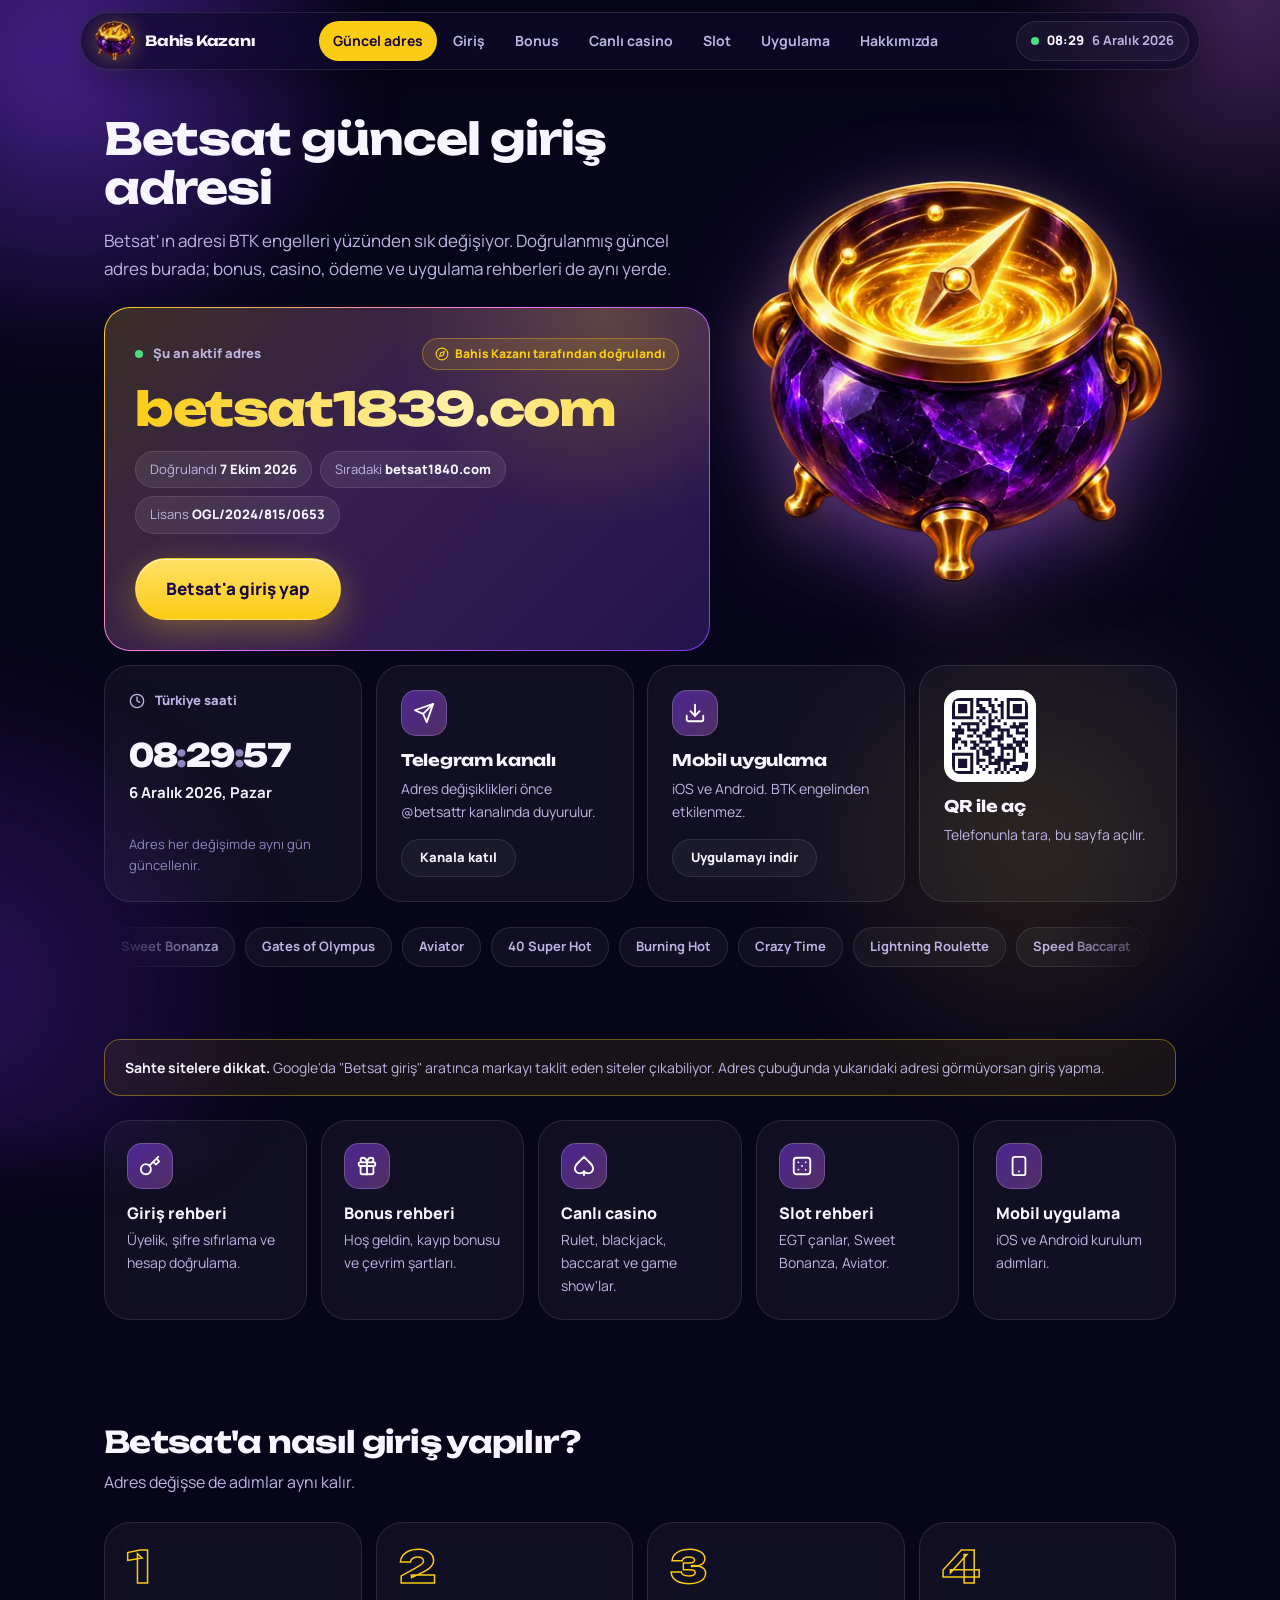
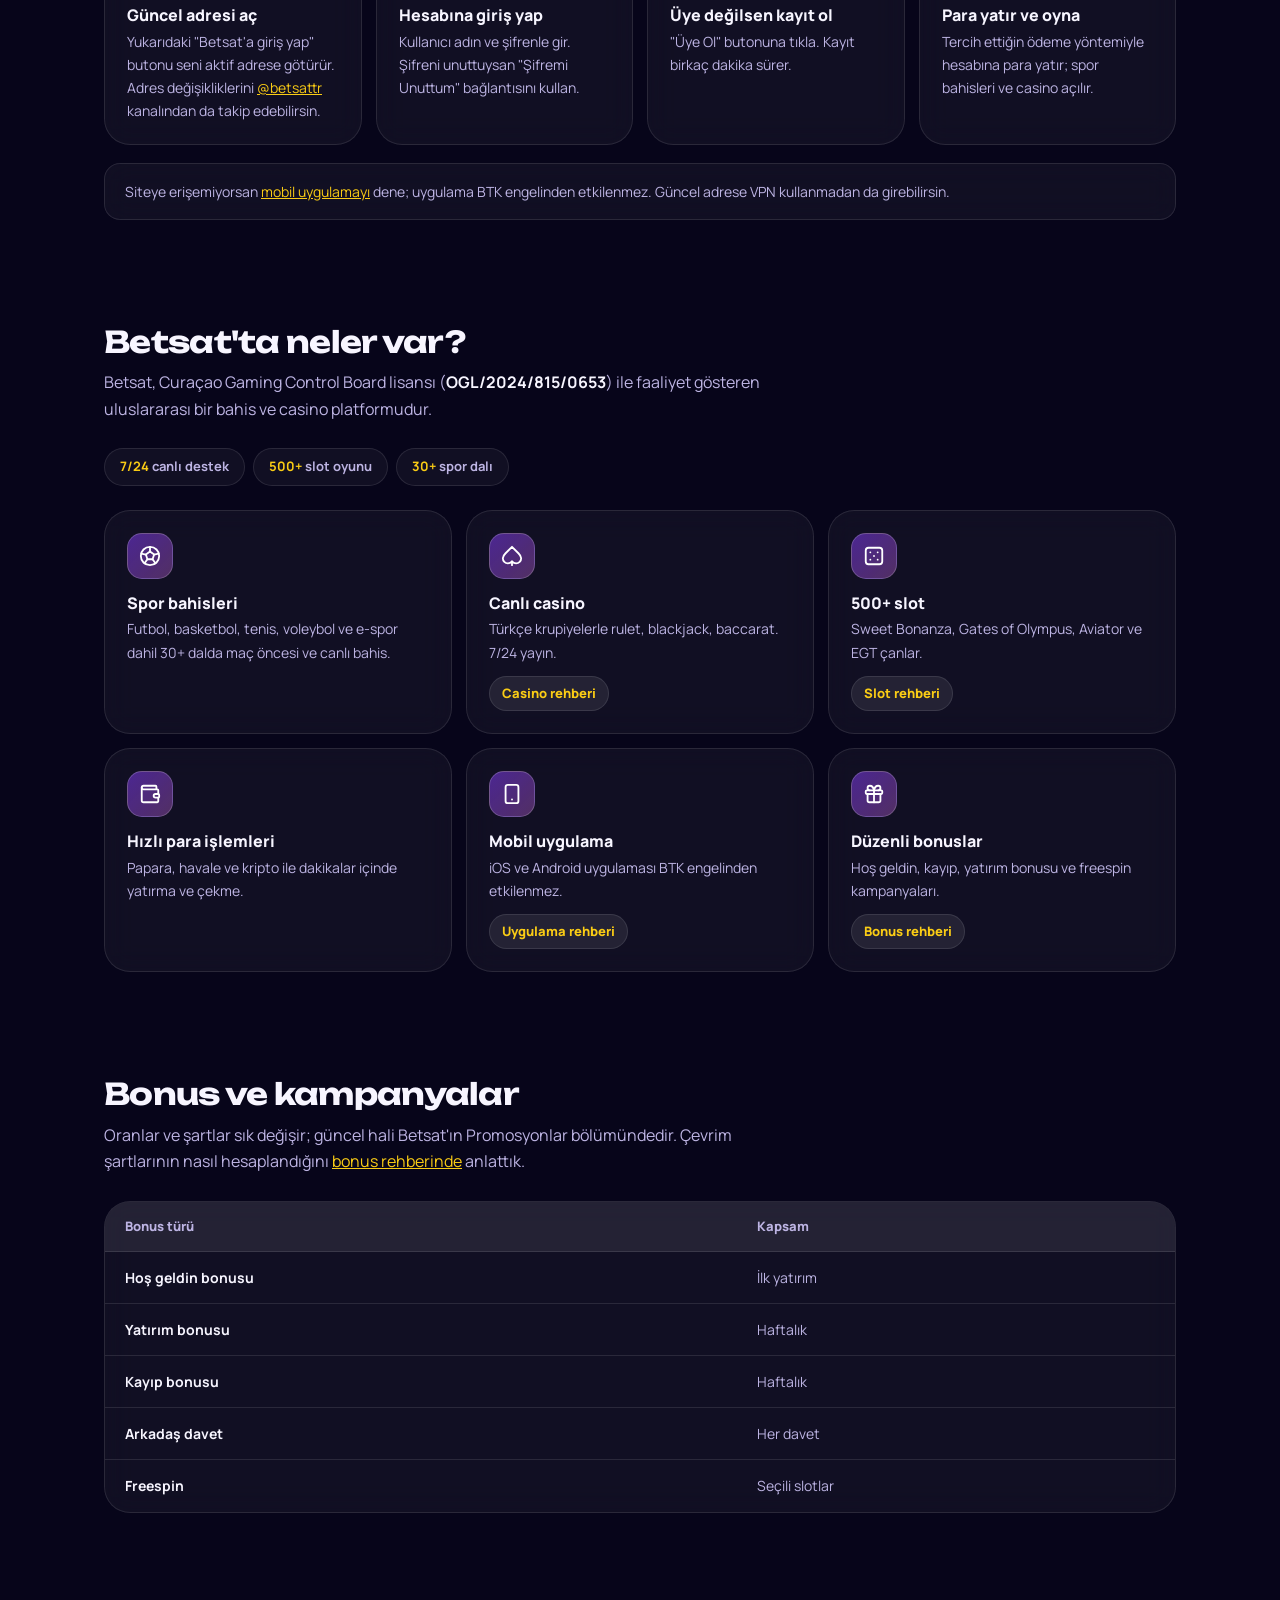
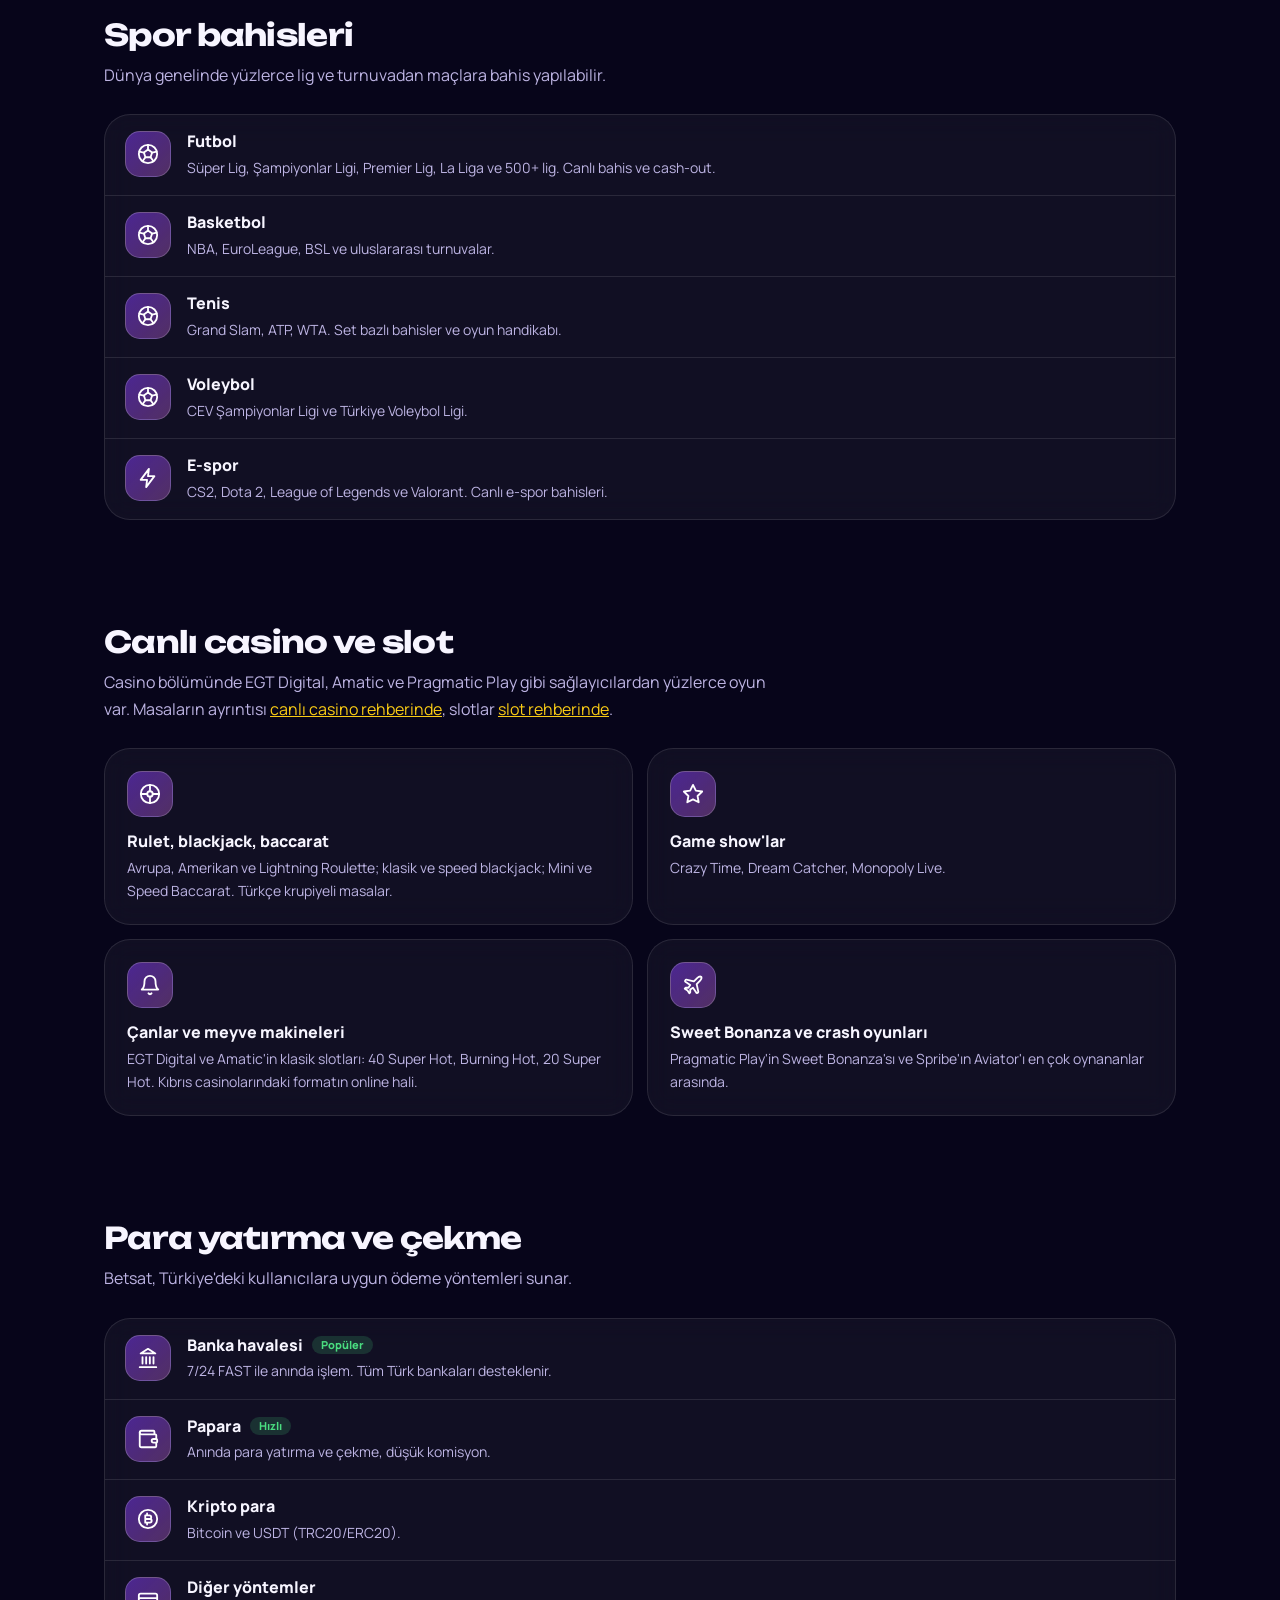
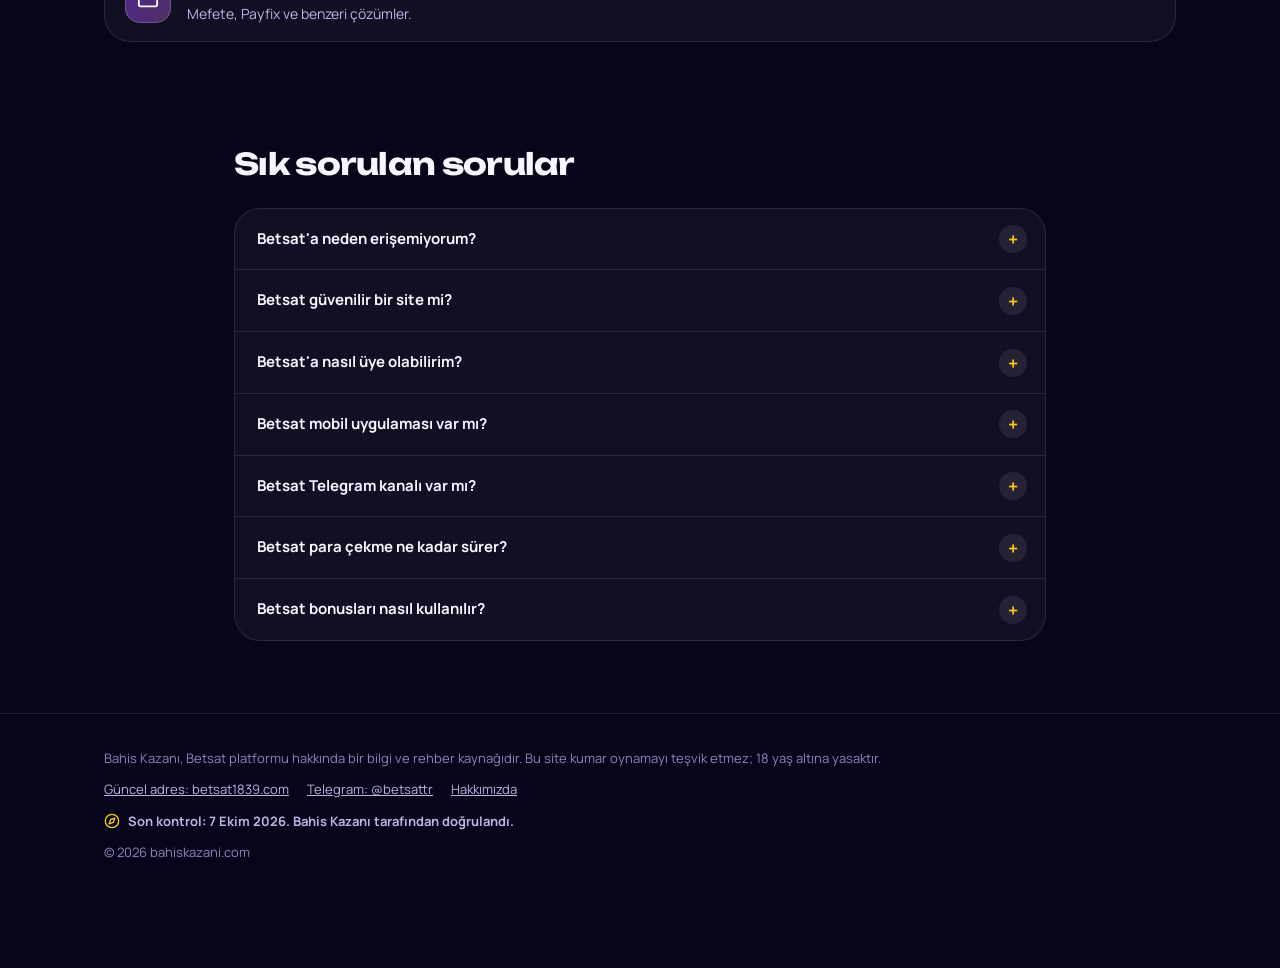
==== index.html @ 3b8a66e5 "Update address check dates, add slot/bonus/login tables and internal links Co-Authored-By: Claude So" ====
<!DOCTYPE html>
<html lang="tr">
<head>
  <meta charset="UTF-8">
  <meta name="viewport" content="width=device-width, initial-scale=1.0">
  <title>Betsat Giriş 2026 | Güncel Adres, Bonus, EGT Slot — Hemen Giriş</title>
  <meta name="description" content="Betsat 2026 güncel giriş adresi. Betsat bonus, spor bahisleri, canlı casino ve ödeme yöntemleri hakkında kapsamlı rehber. Betsat'a hızlı ve güvenli erişim.">
  <meta name="robots" content="index, follow">
  <link rel="icon" href="/favicon.ico" sizes="48x48">
<link rel="icon" href="/icon-192.png" type="image/png" sizes="192x192">
  <link rel="apple-touch-icon" href="/apple-touch-icon.png">
  <link rel="canonical" href="https://bahiskazani.com/">
  <meta property="og:title" content="Betsat Giriş 2026 | Güncel Betsat Adresi ve Rehber">
  <meta property="og:description" content="Betsat 2026 güncel giriş adresi. Bonus, spor bahisleri, canlı casino ve ödeme yöntemleri rehberi.">
  <meta property="og:url" content="https://bahiskazani.com/">
  <meta property="og:type" content="website">
  <meta property="og:site_name" content="Bahis Kazanı">
  <meta name="article:modified_time" content="2026-10-07">
  <link rel="preconnect" href="https://fonts.googleapis.com">
  <link rel="preconnect" href="https://fonts.gstatic.com" crossorigin>
  <link href="https://fonts.googleapis.com/css2?family=Unbounded:wght@600;700;800&family=Manrope:wght@400;600;700;800&display=swap" rel="stylesheet">
  <link rel="stylesheet" href="/style.css?v=9">
  <script type="application/ld+json">
  {"@context":"https://schema.org","@type":"WebSite","name":"Bahis Kazanı","url":"https://bahiskazani.com/","inLanguage":"tr","description":"Betsat güncel giriş adresi, bonus ve rehber sitesi"}
  </script>
  <script type="application/ld+json">
  {"@context":"https://schema.org","@type":"BreadcrumbList","itemListElement":[{"@type":"ListItem","position":1,"name":"Ana Sayfa","item":"https://bahiskazani.com/"}]}
  </script>
  <script type="application/ld+json">
  {"@context":"https://schema.org","@type":"FAQPage","mainEntity":[{"@type":"Question","name":"Betsat'a neden erişemiyorum?","acceptedAnswer":{"@type":"Answer","text":"Betsat, BTK tarafından zaman zaman engellenebilmektedir. Bu sayfadaki güncel giriş adresini veya Telegram kanalını (@betsattr) kullanarak Betsat'a erişebilirsiniz."}},{"@type":"Question","name":"Betsat güvenilir bir site mi?","acceptedAnswer":{"@type":"Answer","text":"Betsat, Curaçao Oyun Kontrol Kurulu tarafından verilen OGL/2024/815/0653 numaralı lisans ile faaliyet göstermektedir."}},{"@type":"Question","name":"Betsat mobil uygulaması var mı?","acceptedAnswer":{"@type":"Answer","text":"Evet, Betsat'ın mobil uygulaması mevcuttur. iOS ve Android cihazlara indirilebilir."}},{"@type":"Question","name":"Betsat Telegram kanalı var mı?","acceptedAnswer":{"@type":"Answer","text":"Evet, @betsattr Telegram kanalından güncel adres bilgilerine ulaşabilirsiniz."}}]}
  </script>
<meta property="og:image" content="https://bahiskazani.com/og.jpg">
<meta property="og:image:width" content="1200">
<meta property="og:image:height" content="630">
<meta name="twitter:card" content="summary_large_image">
<!-- Google tag (gtag.js) -->
<script async src="https://www.googletagmanager.com/gtag/js?id=G-H2N33LB95Q"></script>
<script>
  window.dataLayer = window.dataLayer || [];
  function gtag(){dataLayer.push(arguments);}
  gtag('js', new Date());
  gtag('config', 'G-H2N33LB95Q');
</script>
</head>
<body>
<header class="top">
  <div class="top-in">
    <a href="/" class="brand"><img class="brand-mark" src="/logo.png" alt="" width="40" height="40">Bahis Kazanı</a>
    <nav class="nav" aria-label="Rehberler">
      <a href="/" aria-current="page">Güncel adres</a>
      <a href="/betsat-giris/">Giriş</a>
      <a href="/betsat-bonus/">Bonus</a>
      <a href="/betsat-canli-casino/">Canlı casino</a>
      <a href="/betsat-slot/">Slot</a>
      <a href="/betsat-uygulama/">Uygulama</a>
      <a href="/hakkimizda/">Hakkımızda</a>
    </nav>
    <a href="https://bsafcdn.com/C.ashx?btag=a_9477b_678c_&amp;affid=20402&amp;siteid=9477&amp;adid=678&amp;c=" target="_blank" rel="sponsored nofollow noopener" class="btn btn-go btn-s top-cta" title="betsat1839.com" data-cta="ust-menu">Giriş yap</a>
    <div class="clock-pill num" aria-label="Türkiye saati"><span class="live"></span><b data-time-short>--:--</b><span class="cp-date" data-date></span></div>
  </div>
</header>
<main>
<section class="hero">
  <div class="wrap">
    <div class="hero-split">
      <div class="hero-main">
        <h1>Betsat güncel giriş adresi</h1>
        <p class="lead">Betsat'ın adresi BTK engelleri yüzünden sık değişiyor. Doğrulanmış güncel adres burada; bonus, casino, ödeme ve uygulama rehberleri de aynı yerde.</p>
        <div class="tile t-addr">
          <div class="t-label"><span class="live"></span>Şu an aktif adres<span class="verified"><span class="i i-compass"></span>Bahis Kazanı tarafından doğrulandı</span></div>
          <div class="addr">betsat1839.com</div>
          <div class="facts">
            <span class="fact">Doğrulandı <b>7 Ekim 2026</b></span>
            <span class="fact">Sıradaki <b>betsat1840.com</b></span>
            <span class="fact">Lisans <b>OGL/2024/815/0653</b></span>
          </div>
          <a href="https://bsafcdn.com/C.ashx?btag=a_9477b_678c_&amp;affid=20402&amp;siteid=9477&amp;adid=678&amp;c=" target="_blank" rel="sponsored nofollow noopener" class="btn btn-go btn-xl" data-cta="sayfa-ici">Betsat'a giriş yap</a>
        </div>
      </div>
      <div class="hero-art"><img class="kazan" src="/kazan-420.webp" srcset="/kazan-420.webp 420w, /kazan-840.webp 840w" sizes="(max-width: 760px) 190px, (max-width: 1312px) 32vw, 420px" fetchpriority="high" alt="Bahis Kazanı logosu" width="560" height="551"></div>
    </div>
    <div class="bento bento-4">
      <div class="tile t-clock">
        <div class="t-label"><span class="i i-clock" style="width:16px;height:16px"></span>Türkiye saati</div>
        <div>
          <div class="time" data-time>--<span>:</span>--<span>:</span>--</div>
          <div class="date"><span data-date></span>, <span data-weekday></span></div>
        </div>
        <div class="sub">Adres her değişimde aynı gün güncellenir.</div>
      </div>
      <div class="tile t-3">
        <span class="ico"><span class="i i-send"></span></span>
        <h3>Telegram kanalı</h3>
        <p>Adres değişiklikleri önce @betsattr kanalında duyurulur.</p>
        <a href="https://t.me/betsattr" target="_blank" rel="noopener" class="btn btn-line btn-s">Kanala katıl</a>
      </div>
      <div class="tile t-3">
        <span class="ico"><span class="i i-download"></span></span>
        <h3>Mobil uygulama</h3>
        <p>iOS ve Android. BTK engelinden etkilenmez.</p>
        <a href="https://3.127.125.33/" target="_blank" rel="noopener" class="btn btn-line btn-s">Uygulamayı indir</a>
      </div>
      <div class="tile t-3 t-qr">
        <svg role="img" aria-label="bahiskazani.com QR kodu" xmlns="http://www.w3.org/2000/svg" viewBox="0 0 25 25" class="segno"><path class="qrline" stroke="#171232" d="M0 0.5h7m1 0h5m1 0h1m3 0h7m-25 1h1m5 0h1m1 0h1m3 0h1m3 0h1m1 0h1m5 0h1m-25 1h1m1 0h3m1 0h1m1 0h2m2 0h2m1 0h2m1 0h1m1 0h3m1 0h1m-25 1h1m1 0h3m1 0h1m2 0h2m2 0h1m2 0h1m1 0h1m1 0h3m1 0h1m-25 1h1m1 0h3m1 0h1m1 0h4m1 0h2m1 0h1m1 0h1m1 0h3m1 0h1m-25 1h1m5 0h1m5 0h1m3 0h1m1 0h1m5 0h1m-25 1h7m1 0h1m1 0h1m1 0h1m1 0h1m1 0h1m1 0h7m-16 1h1m2 0h2m1 0h1m-16 1h1m2 0h6m1 0h1m1 0h1m4 0h1m2 0h1m1 0h3m-23 1h1m2 0h1m2 0h1m3 0h4m3 0h5m-24 1h4m1 0h4m2 0h3m1 0h4m2 0h1m2 0h1m-24 1h3m3 0h1m2 0h3m3 0h1m1 0h1m2 0h4m-24 1h1m3 0h2m1 0h2m1 0h2m2 0h2m1 0h2m4 0h1m-25 1h3m6 0h1m3 0h4m3 0h1m2 0h1m-24 1h2m1 0h2m1 0h2m1 0h4m2 0h1m4 0h5m-25 1h1m3 0h1m2 0h2m2 0h1m3 0h2m1 0h2m1 0h2m1 0h1m-25 1h1m1 0h1m3 0h2m1 0h2m1 0h2m2 0h5m1 0h2m-16 1h1m1 0h4m2 0h1m3 0h1m1 0h2m-24 1h7m1 0h1m1 0h3m3 0h1m1 0h1m1 0h1m3 0h1m-25 1h1m5 0h1m1 0h1m3 0h2m1 0h2m3 0h1m3 0h1m-25 1h1m1 0h3m1 0h1m1 0h3m1 0h1m1 0h7m-21 1h1m1 0h3m1 0h1m1 0h1m3 0h4m1 0h2m4 0h2m-25 1h1m1 0h3m1 0h1m2 0h1m1 0h1m3 0h1m1 0h1m2 0h5m-25 1h1m5 0h1m3 0h1m3 0h2m1 0h1m1 0h2m1 0h3m-25 1h7m1 0h1m3 0h1m1 0h1m1 0h1m1 0h1m2 0h1m2 0h1"/></svg>
        <div><h3>QR ile aç</h3><p>Telefonunla tara, bu sayfa açılır.</p></div>
      </div>
    </div>
    <div class="ticker" aria-hidden="true"><div class="ticker-in"><span>Sweet Bonanza</span><span>Gates of Olympus</span><span>Aviator</span><span>40 Super Hot</span><span>Burning Hot</span><span>Crazy Time</span><span>Lightning Roulette</span><span>Speed Baccarat</span><span>Süper Lig</span><span>Şampiyonlar Ligi</span><span>NBA</span><span>EuroLeague</span><span>Papara</span><span>FAST havale</span><span>USDT</span><span>Sweet Bonanza</span><span>Gates of Olympus</span><span>Aviator</span><span>40 Super Hot</span><span>Burning Hot</span><span>Crazy Time</span><span>Lightning Roulette</span><span>Speed Baccarat</span><span>Süper Lig</span><span>Şampiyonlar Ligi</span><span>NBA</span><span>EuroLeague</span><span>Papara</span><span>FAST havale</span><span>USDT</span></div></div>
  </div>
</section>

<section class="sec" id="rehberler">
  <div class="wrap">
    <div class="note note-warn" style="margin:0 0 24px"><p><strong>Sahte sitelere dikkat.</strong> Google'da "Betsat giriş" aratınca markayı taklit eden siteler çıkabiliyor. Adres çubuğunda yukarıdaki adresi görmüyorsan giriş yapma.</p></div>
    <div class="grid grid-5">
      <a href="/betsat-giris/" class="card"><span class="ico"><span class="i i-key"></span></span><h3>Giriş rehberi</h3><p>Üyelik, şifre sıfırlama ve hesap doğrulama.</p></a>
      <a href="/betsat-bonus/" class="card"><span class="ico"><span class="i i-gift"></span></span><h3>Bonus rehberi</h3><p>Hoş geldin, kayıp bonusu ve çevrim şartları.</p></a>
      <a href="/betsat-canli-casino/" class="card"><span class="ico"><span class="i i-spade"></span></span><h3>Canlı casino</h3><p>Rulet, blackjack, baccarat ve game show'lar.</p></a>
      <a href="/betsat-slot/" class="card"><span class="ico"><span class="i i-dice"></span></span><h3>Slot rehberi</h3><p>EGT çanlar, Sweet Bonanza, Aviator.</p></a>
      <a href="/betsat-uygulama/" class="card"><span class="ico"><span class="i i-phone"></span></span><h3>Mobil uygulama</h3><p>iOS ve Android kurulum adımları.</p></a>
    </div>
  </div>
</section>

<section class="sec" id="giris-rehberi">
  <div class="wrap">
    <div class="sec-head">
      <h2>Betsat'a nasıl giriş yapılır?</h2>
      <p>Adres değişse de adımlar aynı kalır.</p>
    </div>
    <ol class="steps">
      <li><div><h3>Güncel adresi aç</h3><p>Yukarıdaki "Betsat'a giriş yap" butonu seni aktif adrese götürür. Adres değişikliklerini <a href="https://t.me/betsattr" target="_blank" rel="noopener">@betsattr</a> kanalından da takip edebilirsin.</p></div></li>
      <li><div><h3>Hesabına giriş yap</h3><p>Kullanıcı adın ve şifrenle gir. Şifreni unuttuysan "Şifremi Unuttum" bağlantısını kullan.</p></div></li>
      <li><div><h3>Üye değilsen kayıt ol</h3><p>"Üye Ol" butonuna tıkla. Kayıt birkaç dakika sürer.</p></div></li>
      <li><div><h3>Para yatır ve oyna</h3><p>Tercih ettiğin ödeme yöntemiyle hesabına para yatır; spor bahisleri ve casino açılır.</p></div></li>
    </ol>
    <div class="note"><p>Siteye erişemiyorsan <a href="/betsat-uygulama/">mobil uygulamayı</a> dene; uygulama BTK engelinden etkilenmez. Güncel adrese VPN kullanmadan da girebilirsin.</p></div>
  </div>
</section>

<section class="sec" id="ozellikler">
  <div class="wrap">
    <div class="sec-head">
      <h2>Betsat'ta neler var?</h2>
      <p>Betsat, Curaçao Gaming Control Board lisansı (<strong>OGL/2024/815/0653</strong>) ile faaliyet gösteren uluslararası bir bahis ve casino platformudur.</p>
    </div>
    <div class="chips"><span class="chip"><b>7/24</b> canlı destek</span><span class="chip"><b>500+</b> slot oyunu</span><span class="chip"><b>30+</b> spor dalı</span></div>
    <div class="grid">
      <div class="card"><span class="ico"><span class="i i-ball"></span></span><h3>Spor bahisleri</h3><p>Futbol, basketbol, tenis, voleybol ve e-spor dahil 30+ dalda maç öncesi ve canlı bahis.</p></div>
      <div class="card"><span class="ico"><span class="i i-spade"></span></span><h3>Canlı casino</h3><p>Türkçe krupiyelerle rulet, blackjack, baccarat. 7/24 yayın.</p><a class="more" href="/betsat-canli-casino/">Casino rehberi</a></div>
      <div class="card"><span class="ico"><span class="i i-dice"></span></span><h3>500+ slot</h3><p>Sweet Bonanza, Gates of Olympus, Aviator ve EGT çanlar.</p><a class="more" href="/betsat-slot/">Slot rehberi</a></div>
      <div class="card"><span class="ico"><span class="i i-wallet"></span></span><h3>Hızlı para işlemleri</h3><p>Papara, havale ve kripto ile dakikalar içinde yatırma ve çekme.</p></div>
      <div class="card"><span class="ico"><span class="i i-phone"></span></span><h3>Mobil uygulama</h3><p>iOS ve Android uygulaması BTK engelinden etkilenmez.</p><a class="more" href="/betsat-uygulama/">Uygulama rehberi</a></div>
      <div class="card"><span class="ico"><span class="i i-gift"></span></span><h3>Düzenli bonuslar</h3><p>Hoş geldin, kayıp, yatırım bonusu ve freespin kampanyaları.</p><a class="more" href="/betsat-bonus/">Bonus rehberi</a></div>
    </div>
  </div>
</section>

<section class="sec" id="bonus">
  <div class="wrap">
    <div class="sec-head">
      <h2>Bonus ve kampanyalar</h2>
      <p>Oranlar ve şartlar sık değişir; güncel hali Betsat'ın Promosyonlar bölümündedir. Çevrim şartlarının nasıl hesaplandığını <a href="/betsat-bonus/">bonus rehberinde</a> anlattık.</p>
    </div>
    <div class="table-wrap"><table class="table">
      <thead><tr><th>Bonus türü</th><th>Kapsam</th></tr></thead>
      <tbody>
        <tr><td>Hoş geldin bonusu</td><td>İlk yatırım</td></tr>
        <tr><td>Yatırım bonusu</td><td>Haftalık</td></tr>
        <tr><td>Kayıp bonusu</td><td>Haftalık</td></tr>
        <tr><td>Arkadaş davet</td><td>Her davet</td></tr>
        <tr><td>Freespin</td><td>Seçili slotlar</td></tr>
      </tbody>
    </table></div>
  </div>
</section>

<section class="sec" id="spor">
  <div class="wrap">
    <div class="sec-head">
      <h2>Spor bahisleri</h2>
      <p>Dünya genelinde yüzlerce lig ve turnuvadan maçlara bahis yapılabilir.</p>
    </div>
    <div class="rows">
      <div class="row"><span class="ico"><span class="i i-ball"></span></span><div><h3>Futbol</h3><p>Süper Lig, Şampiyonlar Ligi, Premier Lig, La Liga ve 500+ lig. Canlı bahis ve cash-out.</p></div></div>
      <div class="row"><span class="ico"><span class="i i-ball"></span></span><div><h3>Basketbol</h3><p>NBA, EuroLeague, BSL ve uluslararası turnuvalar.</p></div></div>
      <div class="row"><span class="ico"><span class="i i-ball"></span></span><div><h3>Tenis</h3><p>Grand Slam, ATP, WTA. Set bazlı bahisler ve oyun handikabı.</p></div></div>
      <div class="row"><span class="ico"><span class="i i-ball"></span></span><div><h3>Voleybol</h3><p>CEV Şampiyonlar Ligi ve Türkiye Voleybol Ligi.</p></div></div>
      <div class="row"><span class="ico"><span class="i i-bolt"></span></span><div><h3>E-spor</h3><p>CS2, Dota 2, League of Legends ve Valorant. Canlı e-spor bahisleri.</p></div></div>
    </div>
  </div>
</section>

<section class="sec" id="casino">
  <div class="wrap">
    <div class="sec-head">
      <h2>Canlı casino ve slot</h2>
      <p>Casino bölümünde EGT Digital, Amatic ve Pragmatic Play gibi sağlayıcılardan yüzlerce oyun var. Masaların ayrıntısı <a href="/betsat-canli-casino/">canlı casino rehberinde</a>, slotlar <a href="/betsat-slot/">slot rehberinde</a>.</p>
    </div>
    <div class="grid grid-2">
      <div class="card"><span class="ico"><span class="i i-wheel"></span></span><h3>Rulet, blackjack, baccarat</h3><p>Avrupa, Amerikan ve Lightning Roulette; klasik ve speed blackjack; Mini ve Speed Baccarat. Türkçe krupiyeli masalar.</p></div>
      <div class="card"><span class="ico"><span class="i i-star"></span></span><h3>Game show'lar</h3><p>Crazy Time, Dream Catcher, Monopoly Live.</p></div>
      <div class="card"><span class="ico"><span class="i i-bell"></span></span><h3>Çanlar ve meyve makineleri</h3><p>EGT Digital ve Amatic'in klasik slotları: 40 Super Hot, Burning Hot, 20 Super Hot. Kıbrıs casinolarındaki formatın online hali.</p></div>
      <div class="card"><span class="ico"><span class="i i-plane"></span></span><h3>Sweet Bonanza ve crash oyunları</h3><p>Pragmatic Play'in Sweet Bonanza'sı ve Spribe'ın Aviator'ı en çok oynananlar arasında.</p></div>
    </div>
  </div>
</section>

<section class="sec" id="odeme">
  <div class="wrap">
    <div class="sec-head">
      <h2>Para yatırma ve çekme</h2>
      <p>Betsat, Türkiye'deki kullanıcılara uygun ödeme yöntemleri sunar.</p>
    </div>
    <div class="rows">
      <div class="row"><span class="ico"><span class="i i-bank"></span></span><div><h3>Banka havalesi <span class="tag tag-g">Popüler</span></h3><p>7/24 FAST ile anında işlem. Tüm Türk bankaları desteklenir.</p></div></div>
      <div class="row"><span class="ico"><span class="i i-wallet"></span></span><div><h3>Papara <span class="tag tag-g">Hızlı</span></h3><p>Anında para yatırma ve çekme, düşük komisyon.</p></div></div>
      <div class="row"><span class="ico"><span class="i i-coin"></span></span><div><h3>Kripto para</h3><p>Bitcoin ve USDT (TRC20/ERC20).</p></div></div>
      <div class="row"><span class="ico"><span class="i i-card"></span></span><div><h3>Diğer yöntemler</h3><p>Mefete, Payfix ve benzeri çözümler.</p></div></div>
    </div>
  </div>
</section>

<section class="sec sec-narrow" id="sss">
  <div class="wrap">
    <div class="sec-head"><h2>Sık sorulan sorular</h2></div>
    <div class="faq">
      <details><summary>Betsat'a neden erişemiyorum?</summary><p>Betsat, BTK tarafından zaman zaman engellenebilmektedir. Bu sayfadaki güncel giriş adresini veya <a href="https://t.me/betsattr" target="_blank" rel="noopener">@betsattr Telegram kanalını</a> kullanarak erişebilirsiniz.</p></details>
      <details><summary>Betsat güvenilir bir site mi?</summary><p>Betsat, Curaçao Oyun Kontrol Kurulu tarafından verilen OGL/2024/815/0653 numaralı lisans ile faaliyet göstermektedir. SSL şifrelemesi ve güvenli ödeme altyapısı mevcuttur.</p></details>
      <details><summary>Betsat'a nasıl üye olabilirim?</summary><p>Güncel adrese girdikten sonra "Üye Ol" butonuna tıklayın. Adım adım anlatım için <a href="/betsat-giris/">giriş rehberini</a> inceleyin.</p></details>
      <details><summary>Betsat mobil uygulaması var mı?</summary><p>Evet, iOS ve Android için mobil uygulama mevcuttur. Kurulum adımları <a href="/betsat-uygulama/">uygulama rehberinde</a>.</p></details>
      <details><summary>Betsat Telegram kanalı var mı?</summary><p>Evet, <a href="https://t.me/betsattr" target="_blank" rel="noopener">@betsattr</a> kanalından güncel adres bilgilerine ve kampanyalara ulaşabilirsiniz.</p></details>
      <details><summary>Betsat para çekme ne kadar sürer?</summary><p>Banka havalesi ve Papara ile yapılan çekimler genellikle birkaç saat ile 24 saat arasında tamamlanmaktadır.</p></details>
      <details><summary>Betsat bonusları nasıl kullanılır?</summary><p>Hesabınıza giriş yapın ve Promosyonlar bölümünü inceleyin. Ayrıntılar <a href="/betsat-bonus/">bonus rehberinde</a>.</p></details>
    </div>
  </div>
</section>
</main>
<footer class="foot">
  <div class="wrap">
    <p>Bahis Kazanı, Betsat platformu hakkında bir bilgi ve rehber kaynağıdır. Bu site kumar oynamayı teşvik etmez; 18 yaş altına yasaktır.</p>
    <nav aria-label="Alt bağlantılar">
      <a href="https://bsafcdn.com/C.ashx?btag=a_9477b_678c_&amp;affid=20402&amp;siteid=9477&amp;adid=678&amp;c=" target="_blank" rel="sponsored nofollow noopener" data-cta="footer">Güncel adres: betsat1839.com</a>
      <a href="https://t.me/betsattr" target="_blank" rel="noopener">Telegram: @betsattr</a>
      <a href="/hakkimizda/">Hakkımızda</a>
    </nav>
    <p class="seal"><span class="i i-compass"></span>Son kontrol: 7 Ekim 2026. Bahis Kazanı tarafından doğrulandı.</p>
    <p>© 2026 bahiskazani.com</p>
  </div>
</footer>
<div class="dock">
  <div><b>betsat1839.com</b>Güncel adres, 7 Ekim</div>
  <a href="https://bsafcdn.com/C.ashx?btag=a_9477b_678c_&amp;affid=20402&amp;siteid=9477&amp;adid=678&amp;c=" target="_blank" rel="sponsored nofollow noopener" class="btn btn-go btn-s" data-cta="alt-cubuk">Giriş yap</a>
</div>
<script src="/site.js?v=8" defer></script>
</body>
</html>
---- style.css ----
/* bahiskazani.com — ortak stil dosyası */
*,*::before,*::after{box-sizing:border-box;margin:0;padding:0}
:root{
  --bg:#07051A;--glass:rgba(255,255,255,.045);--glass-2:rgba(255,255,255,.08);--line:rgba(255,255,255,.10);--line-2:rgba(255,255,255,.2);
  --purple:#7C3AED;--violet:#A855F7;--pink:#E879F9;--yellow:#FACC15;--ink:#F7F5FF;--muted:#BDB4E3;--dim:#8F86BD;--ok:#4ADE80;
  --display:"Unbounded","Manrope",system-ui,sans-serif;
  --body:"Manrope",system-ui,-apple-system,"Segoe UI",sans-serif;
  --wrap:1120px;--r:26px;--r-s:16px;
}
html{scroll-behavior:smooth;-webkit-text-size-adjust:100%}
body{font-family:var(--body);background:var(--bg);color:var(--ink);line-height:1.65;font-size:16px;overflow-x:hidden;position:relative}
body::before{content:"";position:fixed;inset:-20vmax;z-index:-1;pointer-events:none;
  background:
    radial-gradient(38vmax 38vmax at 18% 22%,rgba(124,58,237,.55),transparent 62%),
    radial-gradient(30vmax 30vmax at 84% 18%,rgba(232,121,249,.28),transparent 62%),
    radial-gradient(34vmax 34vmax at 72% 78%,rgba(250,204,21,.13),transparent 62%),
    radial-gradient(40vmax 40vmax at 12% 88%,rgba(76,29,149,.5),transparent 62%);
  filter:blur(30px);animation:drift 26s ease-in-out infinite alternate}
@keyframes drift{to{transform:translate3d(-4vmax,3vmax,0) rotate(6deg)}}
a{color:var(--yellow)}
a:focus-visible,summary:focus-visible{outline:2px solid var(--yellow);outline-offset:3px;border-radius:8px}
img,svg{max-width:100%;display:block}
.wrap{max-width:var(--wrap);margin:0 auto;padding:0 24px}
.num{font-variant-numeric:tabular-nums}

/* yüzen üst bar */
.top{position:sticky;top:12px;z-index:50;padding:0 16px;margin-top:12px}
.top-in{max-width:var(--wrap);margin:0 auto;display:flex;align-items:center;gap:16px;padding:8px 10px 8px 14px;border-radius:999px;background:rgba(14,10,36,.72);backdrop-filter:blur(18px) saturate(160%);-webkit-backdrop-filter:blur(18px) saturate(160%);border:1px solid var(--line);box-shadow:0 10px 40px rgba(0,0,0,.35)}
.brand{display:flex;align-items:center;gap:10px;text-decoration:none;color:var(--ink);font-family:var(--display);font-weight:700;font-size:14px;letter-spacing:-.2px;flex-shrink:0}
.brand-mark{width:34px;height:34px;border-radius:50%;background:conic-gradient(from 210deg,var(--yellow),#FDE68A,var(--pink),var(--violet),var(--yellow));color:#1B0540;display:grid;place-items:center;font-size:11px;font-weight:800}
.nav{display:flex;gap:2px;margin:0 auto;overflow-x:auto;scrollbar-width:none}
.nav::-webkit-scrollbar{display:none}
.nav a{color:var(--muted);text-decoration:none;font-size:14px;font-weight:700;padding:8px 14px;border-radius:999px;white-space:nowrap;transition:color .15s,background .15s}
.nav a:hover{color:var(--ink);background:var(--glass-2)}
.nav a[aria-current=page]{color:#1B0540;background:var(--yellow)}
.clock-pill{display:flex;align-items:center;gap:8px;font-size:13px;font-weight:700;color:var(--muted);padding:8px 14px;border-radius:999px;background:var(--glass);border:1px solid var(--line);white-space:nowrap;flex-shrink:0}
.clock-pill b{color:var(--ink);font-weight:800}
.live{width:8px;height:8px;border-radius:50%;background:var(--ok);box-shadow:0 0 0 0 rgba(74,222,128,.6);animation:ping 2s infinite;flex-shrink:0}
@keyframes ping{70%{box-shadow:0 0 0 9px rgba(74,222,128,0)}100%{box-shadow:0 0 0 0 rgba(74,222,128,0)}}

/* butonlar */
.btn{display:inline-flex;align-items:center;justify-content:center;gap:10px;font-family:var(--body);font-weight:800;font-size:15px;line-height:1.2;text-decoration:none;padding:16px 26px;border-radius:999px;border:1px solid transparent;transition:transform .15s,box-shadow .2s,background .15s,border-color .15s;position:relative;overflow:hidden}
.btn:hover{transform:translateY(-2px)}
.btn-go{background:linear-gradient(180deg,#FFE066,var(--yellow));color:#1B0540;box-shadow:0 10px 36px rgba(250,204,21,.35),inset 0 1px 0 rgba(255,255,255,.6)}
.btn-go:hover{box-shadow:0 14px 48px rgba(250,204,21,.5),inset 0 1px 0 rgba(255,255,255,.6)}
.btn-go::after{content:"";position:absolute;inset:0;background:linear-gradient(105deg,transparent 35%,rgba(255,255,255,.65) 50%,transparent 65%);transform:translateX(-120%);animation:shine 4.5s ease-in-out infinite}
@keyframes shine{0%,60%{transform:translateX(-120%)}100%{transform:translateX(120%)}}
.btn-line{background:var(--glass);color:var(--ink);border-color:var(--line)}
.btn-line:hover{border-color:var(--line-2);background:var(--glass-2)}
.btn-s{padding:10px 18px;font-size:13px}
.btn-xl{padding:20px 30px;font-size:17px}
.btn .i{width:18px;height:18px}

/* cam kutu */
.tile,.card,.rows,.faq,.table-wrap,.note,.qr{background:var(--glass);border:1px solid var(--line);border-radius:var(--r);backdrop-filter:blur(14px);-webkit-backdrop-filter:blur(14px)}

/* hero */
.hero{padding:44px 0 20px}
.crumb{font-size:13px;color:var(--dim);margin-bottom:14px}
.crumb a{color:var(--muted);text-decoration:none}
.crumb a:hover{color:var(--yellow)}
h1{font-family:var(--display);font-weight:700;font-size:clamp(26px,4vw,44px);line-height:1.12;letter-spacing:-1px;margin-bottom:14px;max-width:18ch}
.lead{font-size:17px;color:var(--muted);max-width:58ch;margin-bottom:28px}
.actions{display:flex;flex-wrap:wrap;gap:10px}

/* bento */
.bento{display:grid;grid-template-columns:repeat(12,1fr);gap:14px}
.tile{padding:24px;position:relative;overflow:hidden;container-type:inline-size;display:flex;flex-direction:column}
.t-addr{grid-column:span 8;padding:30px;border-color:transparent;
  background:linear-gradient(rgba(16,11,42,.82),rgba(16,11,42,.82)) padding-box,linear-gradient(135deg,var(--yellow),var(--pink) 45%,var(--purple)) border-box;border:1.5px solid transparent}
.t-addr::after{content:"";position:absolute;right:-18%;top:-60%;width:70%;aspect-ratio:1;border-radius:50%;background:radial-gradient(closest-side,rgba(250,204,21,.22),transparent);pointer-events:none}
.t-clock{grid-column:span 4;justify-content:space-between;gap:18px}
.t-3{grid-column:span 4}
.t-label{display:flex;align-items:center;gap:10px;font-size:13px;font-weight:800;color:var(--muted)}
.addr{font-family:var(--display);font-weight:800;font-size:8.6cqi;line-height:1.05;letter-spacing:-.03em;margin:14px 0 18px;
  background:linear-gradient(100deg,var(--yellow) 0%,#FFF3B0 28%,var(--yellow) 52%,#FDBA74 76%,var(--yellow) 100%);background-size:220% 100%;-webkit-background-clip:text;background-clip:text;color:transparent;animation:slide 7s linear infinite}
@keyframes slide{to{background-position:-220% 0}}
.facts{display:flex;flex-wrap:wrap;gap:8px;margin-bottom:24px}
.fact{font-size:13px;color:var(--muted);padding:7px 14px;border-radius:999px;background:var(--glass-2);border:1px solid var(--line)}
.fact b{color:var(--ink);font-weight:800}
.t-addr .btn{align-self:flex-start;z-index:1}
.time{font-family:var(--display);font-weight:800;font-size:15.5cqi;line-height:1;letter-spacing:-.04em;font-variant-numeric:tabular-nums}
.time span{color:var(--dim)}
.date{font-size:15px;font-weight:700;color:var(--ink);margin-top:10px}
.sub{font-size:13px;color:var(--dim)}
.tile h3{font-family:var(--display);font-weight:700;font-size:16px;letter-spacing:-.3px;margin:14px 0 6px}
.tile p{font-size:14px;color:var(--muted)}
.tile .btn{margin-top:auto;align-self:flex-start}
.tile p+.btn{margin-top:16px}
.ico{width:46px;height:46px;border-radius:15px;display:grid;place-items:center;background:linear-gradient(135deg,rgba(124,58,237,.55),rgba(232,121,249,.3));border:1px solid var(--line-2);color:#fff;flex-shrink:0}
.ico .i{width:22px;height:22px}
.ico-y{background:linear-gradient(135deg,rgba(250,204,21,.35),rgba(250,204,21,.1));color:var(--yellow)}
.t-qr{flex-direction:row;align-items:center;gap:18px}
.t-qr svg{width:104px;height:104px;flex-shrink:0;background:#fff;border-radius:16px;padding:8px}
.t-qr h3{margin-top:0}

/* kayan şerit */
.ticker{margin:26px 0 0;overflow:hidden;-webkit-mask:linear-gradient(90deg,transparent,#000 12%,#000 88%,transparent);mask:linear-gradient(90deg,transparent,#000 12%,#000 88%,transparent)}
.ticker-in{display:flex;gap:10px;width:max-content;animation:roll 38s linear infinite}
.ticker span{font-size:13px;font-weight:700;color:var(--muted);padding:8px 16px;border-radius:999px;border:1px solid var(--line);background:var(--glass);white-space:nowrap}
@keyframes roll{to{transform:translateX(-50%)}}

/* bölümler */
.sec{padding:52px 0}
.sec-narrow .wrap{max-width:860px}
h2{font-family:var(--display);font-weight:700;font-size:clamp(21px,2.8vw,30px);line-height:1.18;letter-spacing:-.7px;margin-bottom:10px}
h3{font-size:16px;font-weight:800;line-height:1.3;margin-bottom:4px}
.sec p{color:var(--muted);max-width:68ch}
.sec p+p{margin-top:12px}
.sec strong{color:var(--ink)}
.sec-head{margin-bottom:26px}

/* kartlar */
.grid{display:grid;gap:14px;grid-template-columns:repeat(3,1fr)}
.grid-2{grid-template-columns:repeat(2,1fr)}
.card{padding:22px;transition:border-color .2s,transform .2s,background .2s;position:relative}
.card h3{margin-top:14px}
.card p{font-size:14px;color:var(--muted);max-width:none}
.card .more{display:inline-block;margin-top:12px;font-size:13px;font-weight:800;text-decoration:none;padding:6px 12px;border-radius:999px;background:var(--glass-2);border:1px solid var(--line)}
a.card{text-decoration:none;color:var(--ink)}
a.card:hover{border-color:rgba(250,204,21,.55);transform:translateY(-3px);background:var(--glass-2)}

/* satır listesi */
.rows{overflow:hidden}
.row{display:flex;gap:16px;align-items:center;padding:16px 20px}
.row+.row{border-top:1px solid var(--line)}
.row p{font-size:14px;max-width:none}
.tag{display:inline-block;font-size:11px;font-weight:800;padding:2px 9px;border-radius:999px;background:var(--glass-2);color:var(--muted);margin-left:6px;vertical-align:2px}
.tag-y{background:rgba(250,204,21,.16);color:var(--yellow)}
.tag-g{background:rgba(74,222,128,.16);color:var(--ok)}

/* adımlar */
.steps{list-style:none;counter-reset:s;display:grid;grid-template-columns:repeat(4,1fr);gap:14px}
.steps li{counter-increment:s;background:var(--glass);border:1px solid var(--line);border-radius:var(--r);padding:22px;backdrop-filter:blur(14px);-webkit-backdrop-filter:blur(14px)}
.steps li::before{content:counter(s);display:block;font-family:var(--display);font-weight:800;font-size:44px;line-height:1;margin-bottom:16px;color:transparent;-webkit-text-stroke:1.5px var(--yellow)}
.steps p{font-size:14px}
.steps-col{grid-template-columns:1fr}

/* tablo */
.table-wrap{overflow:hidden}
.table{width:100%;border-collapse:collapse;font-size:14px}
.table th{text-align:left;font-size:13px;color:var(--muted);font-weight:800;padding:14px 20px;background:var(--glass-2)}
.table td{padding:14px 20px;border-top:1px solid var(--line);color:var(--muted)}
.table td:first-child{color:var(--ink);font-weight:700}

/* notlar */
.note{padding:16px 20px;font-size:14px;color:var(--muted);margin-top:18px;border-radius:var(--r-s)}
.note-warn{border-color:rgba(250,204,21,.4);background:rgba(250,204,21,.07)}
.note-ok{border-color:rgba(74,222,128,.35);background:rgba(74,222,128,.06)}
.note p{max-width:none}

/* rozetler */
.chips{display:flex;flex-wrap:wrap;gap:8px;margin-bottom:24px}
.chip{font-size:13px;font-weight:700;color:var(--muted);background:var(--glass);border:1px solid var(--line);border-radius:999px;padding:7px 15px}
.chip b{color:var(--yellow)}

/* sss */
.faq{overflow:hidden}
.faq details+details{border-top:1px solid var(--line)}
.faq summary{cursor:pointer;list-style:none;padding:18px 56px 18px 22px;font-weight:700;font-size:15px;position:relative}
.faq summary::-webkit-details-marker{display:none}
.faq summary::after{content:"+";position:absolute;right:18px;top:50%;transform:translateY(-50%);width:28px;height:28px;border-radius:50%;display:grid;place-items:center;background:var(--glass-2);color:var(--yellow);font-size:18px;line-height:1;transition:transform .2s}
.faq details[open] summary::after{transform:translateY(-50%) rotate(45deg);background:var(--yellow);color:#1B0540}
.faq details p{padding:0 22px 20px;font-size:14px;max-width:none}

/* alt */
.foot{margin-top:20px;border-top:1px solid var(--line);background:rgba(7,5,26,.6);padding:34px 0 104px;font-size:13px;color:var(--dim)}
.foot .wrap{display:grid;gap:10px}
.foot nav{display:flex;flex-wrap:wrap;gap:6px 18px}
.foot a{color:var(--muted)}
.dock{display:none}

@media (max-width:980px){
  .clock-pill .cp-date{display:none}
  .t-addr,.t-clock{grid-column:span 12}
  .t-clock{flex-direction:row;align-items:center;flex-wrap:wrap}
  .time{font-size:clamp(34px,9cqi,56px)}
  .t-3{grid-column:span 6}
  .t-qr{grid-column:span 12}
  .steps{grid-template-columns:repeat(2,1fr)}
  .grid{grid-template-columns:repeat(2,1fr)}
}
@media (max-width:760px){
  .top{padding:0 10px}
  .top-in{flex-wrap:wrap;border-radius:24px;padding:10px 12px 6px;gap:8px}
  .clock-pill{margin-left:auto}
  .nav{order:3;width:100%;margin:0}
  .hero{padding:28px 0 12px}
  .dock{display:flex;position:fixed;left:10px;right:10px;bottom:calc(10px + env(safe-area-inset-bottom));z-index:60;gap:12px;align-items:center;justify-content:space-between;padding:8px 8px 8px 18px;border-radius:999px;background:rgba(14,10,36,.86);backdrop-filter:blur(18px);-webkit-backdrop-filter:blur(18px);border:1px solid var(--line-2);font-size:12px;color:var(--muted);box-shadow:0 10px 40px rgba(0,0,0,.5)}
  .dock b{display:block;color:var(--ink);font-size:14px}
}
@media (max-width:560px){
  .wrap{padding:0 16px}
  .tile{padding:20px}.t-addr{padding:22px}
  .t-3{grid-column:span 12}
  .grid,.grid-2,.steps{grid-template-columns:1fr}
  .t-addr .btn,.actions .btn{width:100%}
  .sec{padding:40px 0}
  :root{--r:22px}
}
@media (prefers-reduced-motion:reduce){*,*::before,*::after{animation:none!important;transition:none!important;scroll-behavior:auto!important}}

/* ikonlar */
.i{display:inline-block;background:currentColor;-webkit-mask:var(--m) center/contain no-repeat;mask:var(--m) center/contain no-repeat;flex-shrink:0}
.i-key{--m:url("data:image/svg+xml,%3Csvg xmlns=%22http://www.w3.org/2000/svg%22 viewBox=%220 0 24 24%22 fill=%22none%22 stroke=%22%23000%22 stroke-width=%222%22 stroke-linecap=%22round%22 stroke-linejoin=%22round%22%3E%3Ccircle cx=%227.5%22 cy=%2215.5%22 r=%225.5%22/%3E%3Cpath d=%22m21 2-9.6 9.6%22/%3E%3Cpath d=%22m15.5 7.5 3 3L22 7l-3-3%22/%3E%3C/svg%3E")}
.i-gift{--m:url("data:image/svg+xml,%3Csvg xmlns=%22http://www.w3.org/2000/svg%22 viewBox=%220 0 24 24%22 fill=%22none%22 stroke=%22%23000%22 stroke-width=%222%22 stroke-linecap=%22round%22 stroke-linejoin=%22round%22%3E%3Crect x=%223%22 y=%228%22 width=%2218%22 height=%224%22 rx=%221%22/%3E%3Cpath d=%22M12 8v13%22/%3E%3Cpath d=%22M19 12v7a2 2 0 0 1-2 2H7a2 2 0 0 1-2-2v-7%22/%3E%3Cpath d=%22M7.5 8a2.5 2.5 0 0 1 0-5C11 3 12 8 12 8s1-5 4.5-5a2.5 2.5 0 0 1 0 5%22/%3E%3C/svg%3E")}
.i-spade{--m:url("data:image/svg+xml,%3Csvg xmlns=%22http://www.w3.org/2000/svg%22 viewBox=%220 0 24 24%22 fill=%22none%22 stroke=%22%23000%22 stroke-width=%222%22 stroke-linecap=%22round%22 stroke-linejoin=%22round%22%3E%3Cpath d=%22M5 9c-1.5 1.5-3 3.2-3 5.5A5.5 5.5 0 0 0 7.5 20c1.8 0 3-.5 4.5-2 1.5 1.5 2.7 2 4.5 2a5.5 5.5 0 0 0 5.5-5.5c0-2.3-1.5-4-3-5.5l-7-7-7 7Z%22/%3E%3Cpath d=%22M12 18v4%22/%3E%3C/svg%3E")}
.i-dice{--m:url("data:image/svg+xml,%3Csvg xmlns=%22http://www.w3.org/2000/svg%22 viewBox=%220 0 24 24%22 fill=%22none%22 stroke=%22%23000%22 stroke-width=%222%22 stroke-linecap=%22round%22 stroke-linejoin=%22round%22%3E%3Crect x=%223%22 y=%223%22 width=%2218%22 height=%2218%22 rx=%223%22/%3E%3Cpath d=%22M8 8h.01M16 8h.01M12 12h.01M8 16h.01M16 16h.01%22/%3E%3C/svg%3E")}
.i-phone{--m:url("data:image/svg+xml,%3Csvg xmlns=%22http://www.w3.org/2000/svg%22 viewBox=%220 0 24 24%22 fill=%22none%22 stroke=%22%23000%22 stroke-width=%222%22 stroke-linecap=%22round%22 stroke-linejoin=%22round%22%3E%3Crect x=%225%22 y=%222%22 width=%2214%22 height=%2220%22 rx=%222.5%22/%3E%3Cpath d=%22M12 18h.01%22/%3E%3C/svg%3E")}
.i-send{--m:url("data:image/svg+xml,%3Csvg xmlns=%22http://www.w3.org/2000/svg%22 viewBox=%220 0 24 24%22 fill=%22none%22 stroke=%22%23000%22 stroke-width=%222%22 stroke-linecap=%22round%22 stroke-linejoin=%22round%22%3E%3Cpath d=%22m22 2-7 20-4-9-9-4Z%22/%3E%3Cpath d=%22M22 2 11 13%22/%3E%3C/svg%3E")}
.i-ball{--m:url("data:image/svg+xml,%3Csvg xmlns=%22http://www.w3.org/2000/svg%22 viewBox=%220 0 24 24%22 fill=%22none%22 stroke=%22%23000%22 stroke-width=%222%22 stroke-linecap=%22round%22 stroke-linejoin=%22round%22%3E%3Ccircle cx=%2212%22 cy=%2212%22 r=%2210%22/%3E%3Cpath d=%22m12 7 4.5 3.3-1.7 5.2H9.2l-1.7-5.2z%22/%3E%3Cpath d=%22M12 2v5M2.5 9.5l5 1M21.5 9.5l-5 1M6 20l3.2-4.5M18 20l-3.2-4.5%22/%3E%3C/svg%3E")}
.i-bank{--m:url("data:image/svg+xml,%3Csvg xmlns=%22http://www.w3.org/2000/svg%22 viewBox=%220 0 24 24%22 fill=%22none%22 stroke=%22%23000%22 stroke-width=%222%22 stroke-linecap=%22round%22 stroke-linejoin=%22round%22%3E%3Cpath d=%22M3 22h18%22/%3E%3Cpath d=%22M6 18v-7M10 18v-7M14 18v-7M18 18v-7%22/%3E%3Cpath d=%22m12 2 8 5H4z%22/%3E%3C/svg%3E")}
.i-wallet{--m:url("data:image/svg+xml,%3Csvg xmlns=%22http://www.w3.org/2000/svg%22 viewBox=%220 0 24 24%22 fill=%22none%22 stroke=%22%23000%22 stroke-width=%222%22 stroke-linecap=%22round%22 stroke-linejoin=%22round%22%3E%3Cpath d=%22M19 7V4a1 1 0 0 0-1-1H5a2 2 0 0 0 0 4h15a1 1 0 0 1 1 1v4h-3a2 2 0 0 0 0 4h3a1 1 0 0 0 1-1v-2a1 1 0 0 0-1-1%22/%3E%3Cpath d=%22M3 5v14a2 2 0 0 0 2 2h15a1 1 0 0 0 1-1v-4%22/%3E%3C/svg%3E")}
.i-coin{--m:url("data:image/svg+xml,%3Csvg xmlns=%22http://www.w3.org/2000/svg%22 viewBox=%220 0 24 24%22 fill=%22none%22 stroke=%22%23000%22 stroke-width=%222%22 stroke-linecap=%22round%22 stroke-linejoin=%22round%22%3E%3Ccircle cx=%2212%22 cy=%2212%22 r=%2210%22/%3E%3Cpath d=%22M9 8h4.5a2 2 0 0 1 0 4H9zM9 12h5a2 2 0 0 1 0 4H9zM11 6v2M11 16v2%22/%3E%3C/svg%3E")}
.i-card{--m:url("data:image/svg+xml,%3Csvg xmlns=%22http://www.w3.org/2000/svg%22 viewBox=%220 0 24 24%22 fill=%22none%22 stroke=%22%23000%22 stroke-width=%222%22 stroke-linecap=%22round%22 stroke-linejoin=%22round%22%3E%3Crect x=%222%22 y=%225%22 width=%2220%22 height=%2214%22 rx=%222%22/%3E%3Cpath d=%22M2 10h20%22/%3E%3C/svg%3E")}
.i-download{--m:url("data:image/svg+xml,%3Csvg xmlns=%22http://www.w3.org/2000/svg%22 viewBox=%220 0 24 24%22 fill=%22none%22 stroke=%22%23000%22 stroke-width=%222%22 stroke-linecap=%22round%22 stroke-linejoin=%22round%22%3E%3Cpath d=%22M21 15v4a2 2 0 0 1-2 2H5a2 2 0 0 1-2-2v-4%22/%3E%3Cpath d=%22m7 10 5 5 5-5%22/%3E%3Cpath d=%22M12 15V3%22/%3E%3C/svg%3E")}
.i-shield{--m:url("data:image/svg+xml,%3Csvg xmlns=%22http://www.w3.org/2000/svg%22 viewBox=%220 0 24 24%22 fill=%22none%22 stroke=%22%23000%22 stroke-width=%222%22 stroke-linecap=%22round%22 stroke-linejoin=%22round%22%3E%3Cpath d=%22M20 13c0 5-3.5 7.5-7.7 8.9a1 1 0 0 1-.6 0C7.5 20.5 4 18 4 13V6a1 1 0 0 1 1-1c2 0 4.5-1.2 6.2-2.7a1.2 1.2 0 0 1 1.6 0C14.5 3.8 17 5 19 5a1 1 0 0 1 1 1z%22/%3E%3Cpath d=%22m9 12 2 2 4-4%22/%3E%3C/svg%3E")}
.i-bell{--m:url("data:image/svg+xml,%3Csvg xmlns=%22http://www.w3.org/2000/svg%22 viewBox=%220 0 24 24%22 fill=%22none%22 stroke=%22%23000%22 stroke-width=%222%22 stroke-linecap=%22round%22 stroke-linejoin=%22round%22%3E%3Cpath d=%22M6 8a6 6 0 0 1 12 0c0 7 3 9 3 9H3s3-2 3-9%22/%3E%3Cpath d=%22M10.3 21a1.9 1.9 0 0 0 3.4 0%22/%3E%3C/svg%3E")}
.i-wheel{--m:url("data:image/svg+xml,%3Csvg xmlns=%22http://www.w3.org/2000/svg%22 viewBox=%220 0 24 24%22 fill=%22none%22 stroke=%22%23000%22 stroke-width=%222%22 stroke-linecap=%22round%22 stroke-linejoin=%22round%22%3E%3Ccircle cx=%2212%22 cy=%2212%22 r=%2210%22/%3E%3Ccircle cx=%2212%22 cy=%2212%22 r=%223%22/%3E%3Cpath d=%22M12 2v7M12 15v7M2 12h7M15 12h7%22/%3E%3C/svg%3E")}
.i-star{--m:url("data:image/svg+xml,%3Csvg xmlns=%22http://www.w3.org/2000/svg%22 viewBox=%220 0 24 24%22 fill=%22none%22 stroke=%22%23000%22 stroke-width=%222%22 stroke-linecap=%22round%22 stroke-linejoin=%22round%22%3E%3Cpath d=%22m12 2 3.1 6.3 6.9 1-5 4.9 1.2 6.8L12 17.8 5.8 21 7 14.2 2 9.3l6.9-1z%22/%3E%3C/svg%3E")}
.i-users{--m:url("data:image/svg+xml,%3Csvg xmlns=%22http://www.w3.org/2000/svg%22 viewBox=%220 0 24 24%22 fill=%22none%22 stroke=%22%23000%22 stroke-width=%222%22 stroke-linecap=%22round%22 stroke-linejoin=%22round%22%3E%3Ccircle cx=%229%22 cy=%227%22 r=%224%22/%3E%3Cpath d=%22M2 21v-2a4 4 0 0 1 4-4h6a4 4 0 0 1 4 4v2%22/%3E%3Cpath d=%22M16 3.1a4 4 0 0 1 0 7.8M22 21v-2a4 4 0 0 0-3-3.9%22/%3E%3C/svg%3E")}
.i-refresh{--m:url("data:image/svg+xml,%3Csvg xmlns=%22http://www.w3.org/2000/svg%22 viewBox=%220 0 24 24%22 fill=%22none%22 stroke=%22%23000%22 stroke-width=%222%22 stroke-linecap=%22round%22 stroke-linejoin=%22round%22%3E%3Cpath d=%22M3 12a9 9 0 0 1 15-6.7L21 8%22/%3E%3Cpath d=%22M21 3v5h-5%22/%3E%3Cpath d=%22M21 12a9 9 0 0 1-15 6.7L3 16%22/%3E%3Cpath d=%22M3 21v-5h5%22/%3E%3C/svg%3E")}
.i-bolt{--m:url("data:image/svg+xml,%3Csvg xmlns=%22http://www.w3.org/2000/svg%22 viewBox=%220 0 24 24%22 fill=%22none%22 stroke=%22%23000%22 stroke-width=%222%22 stroke-linecap=%22round%22 stroke-linejoin=%22round%22%3E%3Cpath d=%22M13 2 4 14h7l-1 8 9-12h-7z%22/%3E%3C/svg%3E")}
.i-clock{--m:url("data:image/svg+xml,%3Csvg xmlns=%22http://www.w3.org/2000/svg%22 viewBox=%220 0 24 24%22 fill=%22none%22 stroke=%22%23000%22 stroke-width=%222%22 stroke-linecap=%22round%22 stroke-linejoin=%22round%22%3E%3Ccircle cx=%2212%22 cy=%2212%22 r=%2210%22/%3E%3Cpath d=%22M12 6v6l4 2%22/%3E%3C/svg%3E")}
.i-plane{--m:url("data:image/svg+xml,%3Csvg xmlns=%22http://www.w3.org/2000/svg%22 viewBox=%220 0 24 24%22 fill=%22none%22 stroke=%22%23000%22 stroke-width=%222%22 stroke-linecap=%22round%22 stroke-linejoin=%22round%22%3E%3Cpath d=%22M17.8 19.2 16 11l3.5-3.5C21 6 21.5 4 21 3c-1-.5-3 0-4.500 1.500L13 8 4.800 6.200c-.500-.100-.900.100-1.100.500l-.300.500c-.200.500-.100 1 .300 1.300L9 12l-2 3H4l-1 1 3 2 2 3 1-1v-3l3-2 3.500 5.300c.300.400.800.500 1.300.300l.500-.200c.400-.300.600-.700.500-1.200z%22/%3E%3C/svg%3E")}
.grid-5{grid-template-columns:repeat(5,1fr)}
@media (max-width:980px){.grid-5{grid-template-columns:repeat(2,1fr)}}
@media (max-width:560px){.grid-5{grid-template-columns:1fr}}

/* alt sayfalar */
h1{max-width:22ch}
.hero .chips{margin-bottom:22px}
.steps{grid-template-columns:repeat(auto-fit,minmax(230px,1fr))}
.card ul.list{margin:12px 0 0 18px;color:var(--muted);font-size:14px}
.card .sub{margin-top:2px}
.row{align-items:flex-start}
.row>div{min-width:0}
.row p+.tag{margin:8px 0 0}
.note+.note{margin-top:12px}
.sec-head+.note{margin-top:0}
.grid+.note,.rows+.note,.steps+.note,.table-wrap+.note{margin-top:18px}
.sec .actions{margin-top:22px}
.i-check{--m:url("data:image/svg+xml,%3Csvg xmlns=%22http://www.w3.org/2000/svg%22 viewBox=%220 0 24 24%22 fill=%22none%22 stroke=%22%23000%22 stroke-width=%222.5%22 stroke-linecap=%22round%22 stroke-linejoin=%22round%22%3E%3Cpath d=%22m5 12 5 5L20 7%22/%3E%3C/svg%3E")}
.note+.rows,.note+.grid,.note+.steps{margin-top:14px}
img.brand-mark{width:40px;height:40px;border-radius:0;background:none;filter:drop-shadow(0 2px 10px rgba(250,204,21,.35))}

/* büyük logo */
.hero-head{display:flex;align-items:center;justify-content:space-between;gap:32px;margin-bottom:8px}
.kazan{width:clamp(150px,22vw,250px);height:auto;flex-shrink:0;margin-right:3%;filter:drop-shadow(0 18px 40px rgba(124,58,237,.6)) drop-shadow(0 0 34px rgba(250,204,21,.25));animation:float 6s ease-in-out infinite}
@keyframes float{50%{transform:translateY(-10px) rotate(-2deg)}}
@media (max-width:760px){.hero-head{flex-direction:column-reverse;align-items:flex-start;gap:14px}.kazan{width:120px;margin:0}}

/* iki sütunlu hero */
.hero-split{display:grid;grid-template-columns:58fr 42fr;gap:28px;align-items:center;margin-bottom:14px}
.hero-main .lead{margin-bottom:24px}
.hero-art{display:grid;place-items:center;position:relative}
.hero-art::before{content:"";position:absolute;width:92%;aspect-ratio:1;border-radius:50%;background:radial-gradient(closest-side,rgba(124,58,237,.5),rgba(124,58,237,.12) 60%,transparent);pointer-events:none}
.hero-art .kazan{position:relative;width:clamp(260px,32vw,420px);margin:0;filter:drop-shadow(0 22px 45px rgba(124,58,237,.45)) drop-shadow(0 8px 22px rgba(250,204,21,.18));animation:float 6s ease-in-out infinite}
@keyframes float{50%{transform:translateY(-6px)}}
.bento-4 .tile{grid-column:span 3}
.bento-4 .t-qr{flex-direction:column;align-items:flex-start;gap:14px}
.bento-4 .t-qr svg{width:92px;height:92px}
.bento-4 .t-clock{gap:14px}
@media (max-width:980px){
  .bento-4 .tile{grid-column:span 6}
  .bento-4 .t-clock{flex-direction:column;align-items:stretch}
}
@media (max-width:760px){
  .hero-split{grid-template-columns:1fr;gap:0}
  .hero-main{display:contents}
  .hero-main h1{order:1}.hero-main .lead{order:2;margin-bottom:8px}
  .hero-art{order:3;margin:4px 0 14px}
  .hero-main .t-addr{order:4}
  .hero-art .kazan{width:190px}
}
@media (max-width:560px){.bento-4 .tile{grid-column:span 12}.bento-4 .t-qr{flex-direction:row;align-items:center}}
.hero-split .t-addr{grid-column:auto}
.hero-split>*,.hero-main>*{min-width:0}

/* doğrulama rozeti, mühür, üst bar girişi */
.i-compass{--m:url("data:image/svg+xml,%3Csvg xmlns=%22http://www.w3.org/2000/svg%22 viewBox=%220 0 24 24%22 fill=%22none%22 stroke=%22%23000%22 stroke-width=%222%22 stroke-linecap=%22round%22 stroke-linejoin=%22round%22%3E%3Ccircle cx=%2212%22 cy=%2212%22 r=%2210%22/%3E%3Cpath d=%22m16.2 7.8-2.1 6.3-6.3 2.1 2.1-6.3z%22/%3E%3C/svg%3E")}
.t-label{flex-wrap:wrap}
.verified{margin-left:auto;display:inline-flex;align-items:center;gap:6px;font-size:12px;font-weight:800;color:var(--yellow);padding:5px 12px;border-radius:999px;background:rgba(250,204,21,.12);border:1px solid rgba(250,204,21,.35)}
.verified .i{width:14px;height:14px}
.seal{display:inline-flex;align-items:center;gap:8px;color:var(--muted);font-weight:700}
.seal .i{width:16px;height:16px;color:var(--yellow)}
.top-cta{display:none;flex-shrink:0}
.top-cta::after{display:none}
@media (min-width:1000px){body.scrolled .top-cta{display:inline-flex}}
.hero-art .kazan{transition:filter .35s}
.hero-split:has(.btn-go:hover) .kazan{filter:brightness(1.12) drop-shadow(0 22px 45px rgba(124,58,237,.45)) drop-shadow(0 0 46px rgba(250,204,21,.6))}
@media (max-width:560px){.verified{margin-left:0}}
.table-wrap{overflow-x:auto}
@media (max-width:560px){.table th,.table td{padding:11px 10px;font-size:13px}}
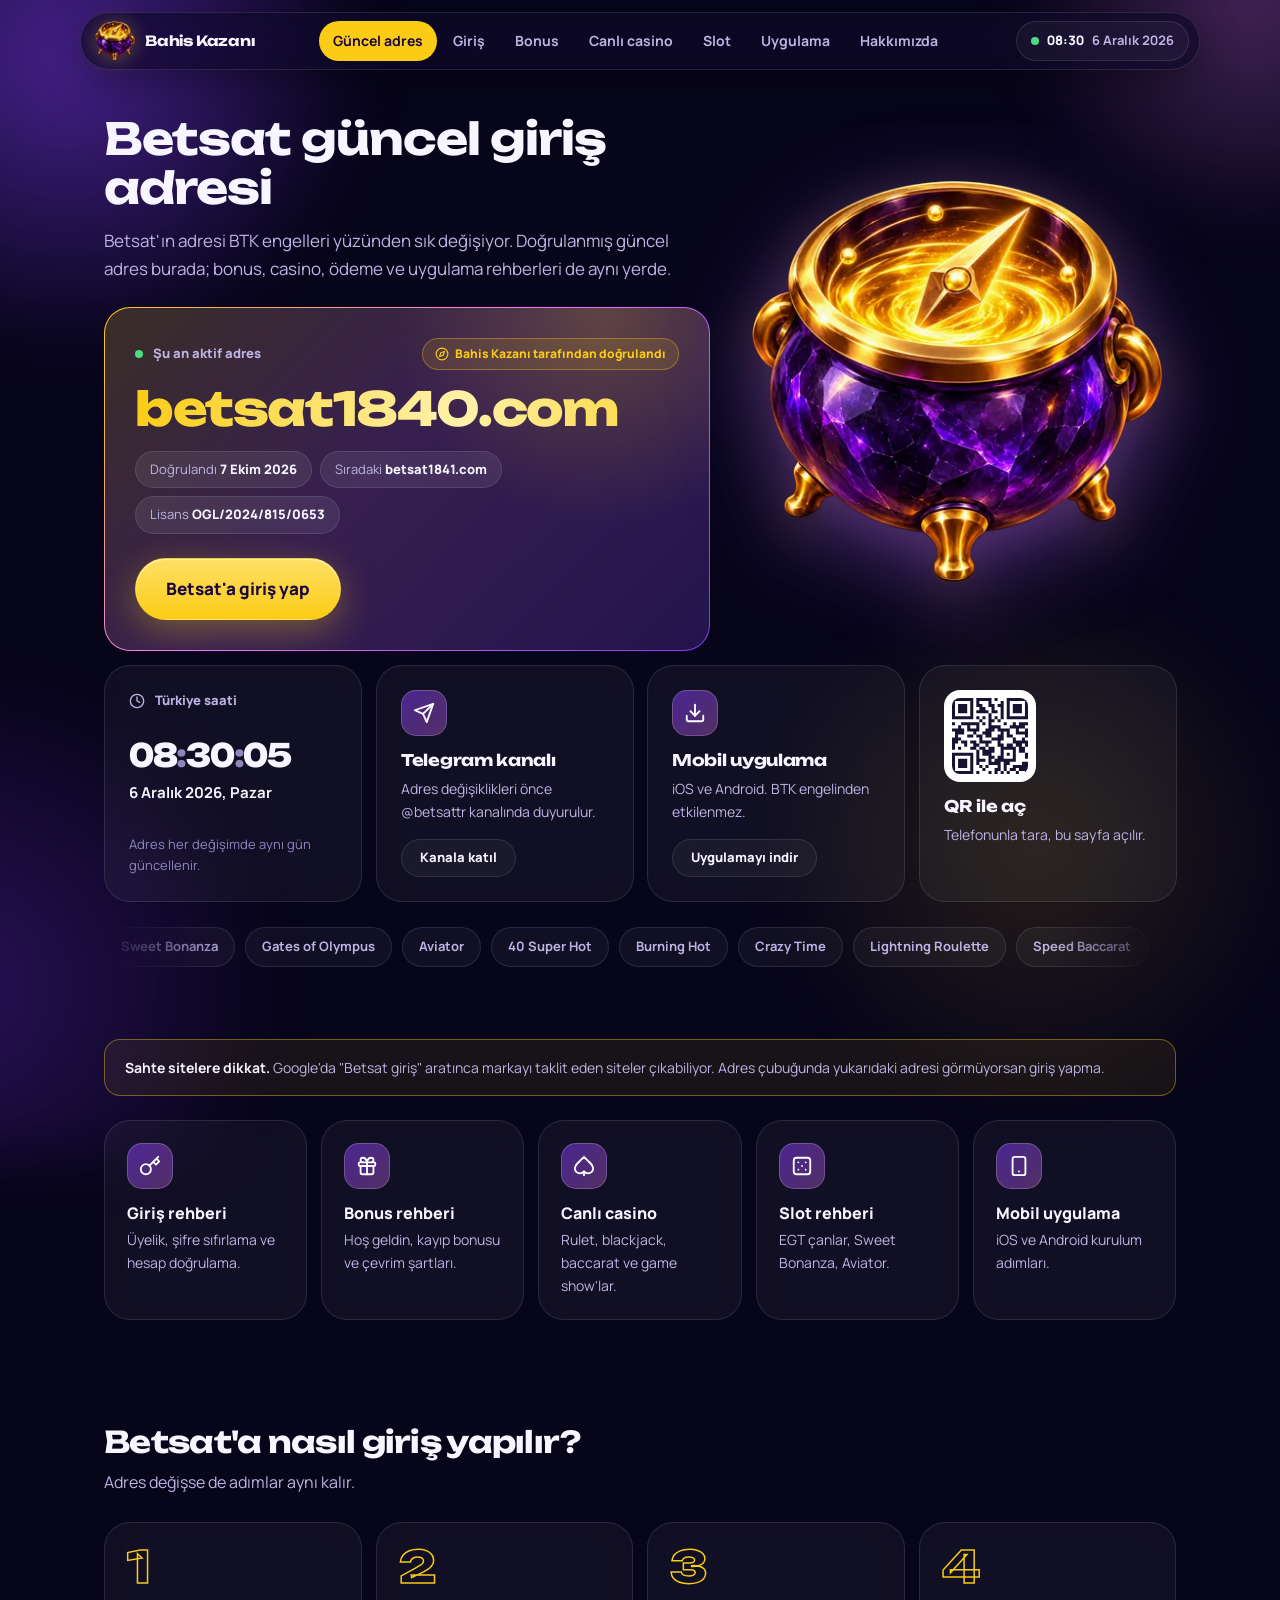
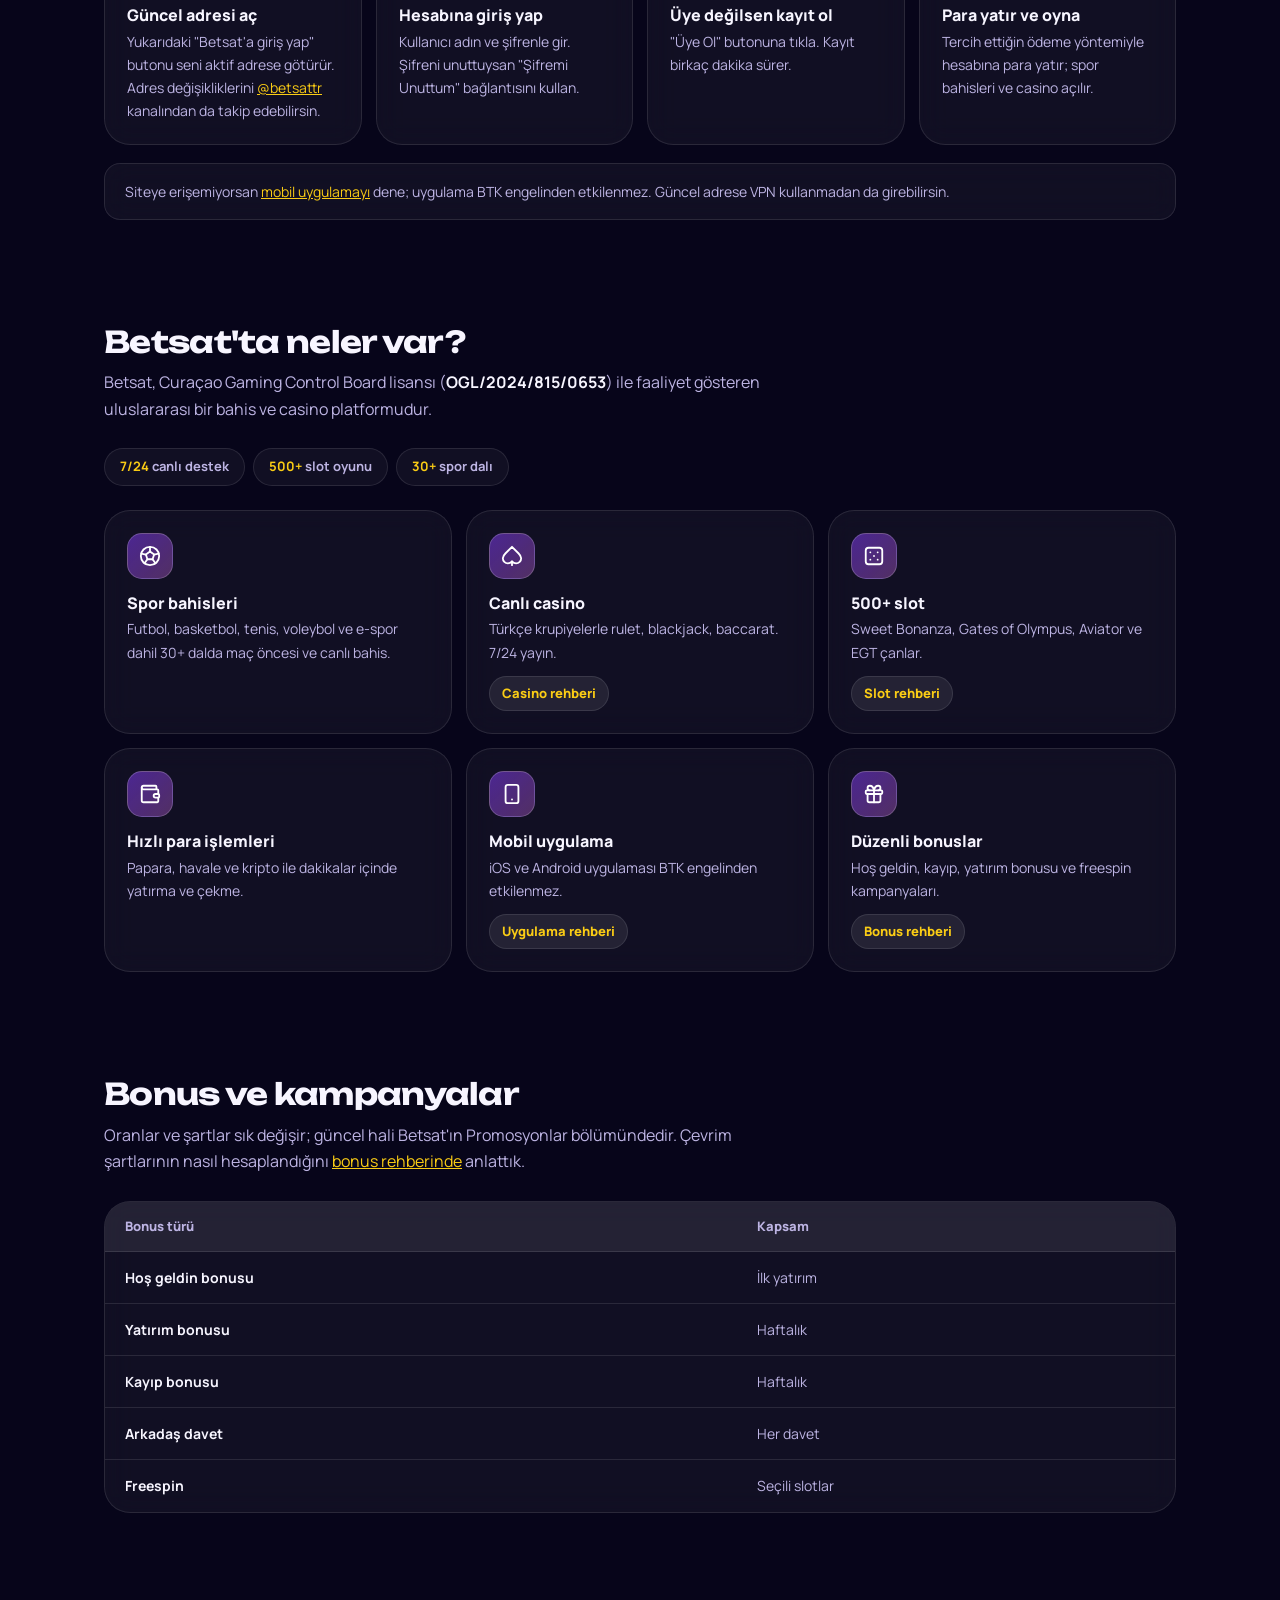
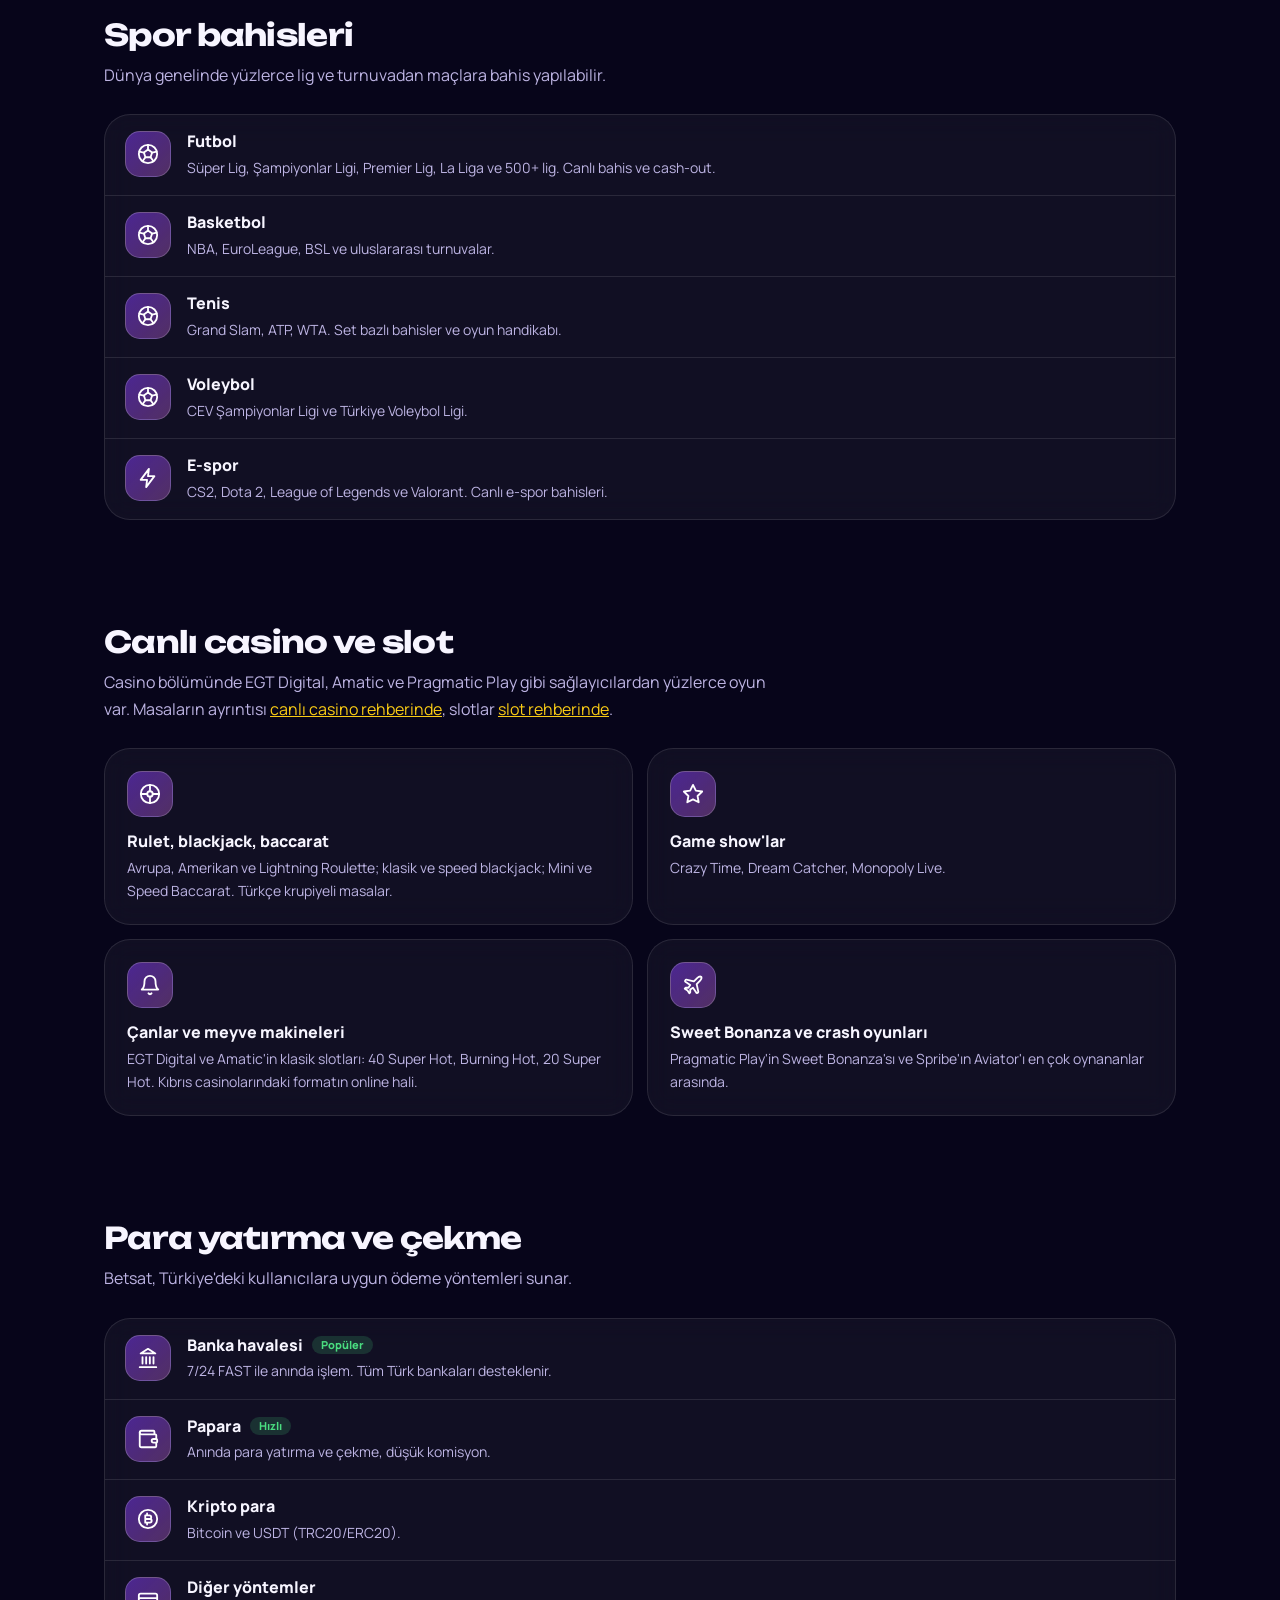
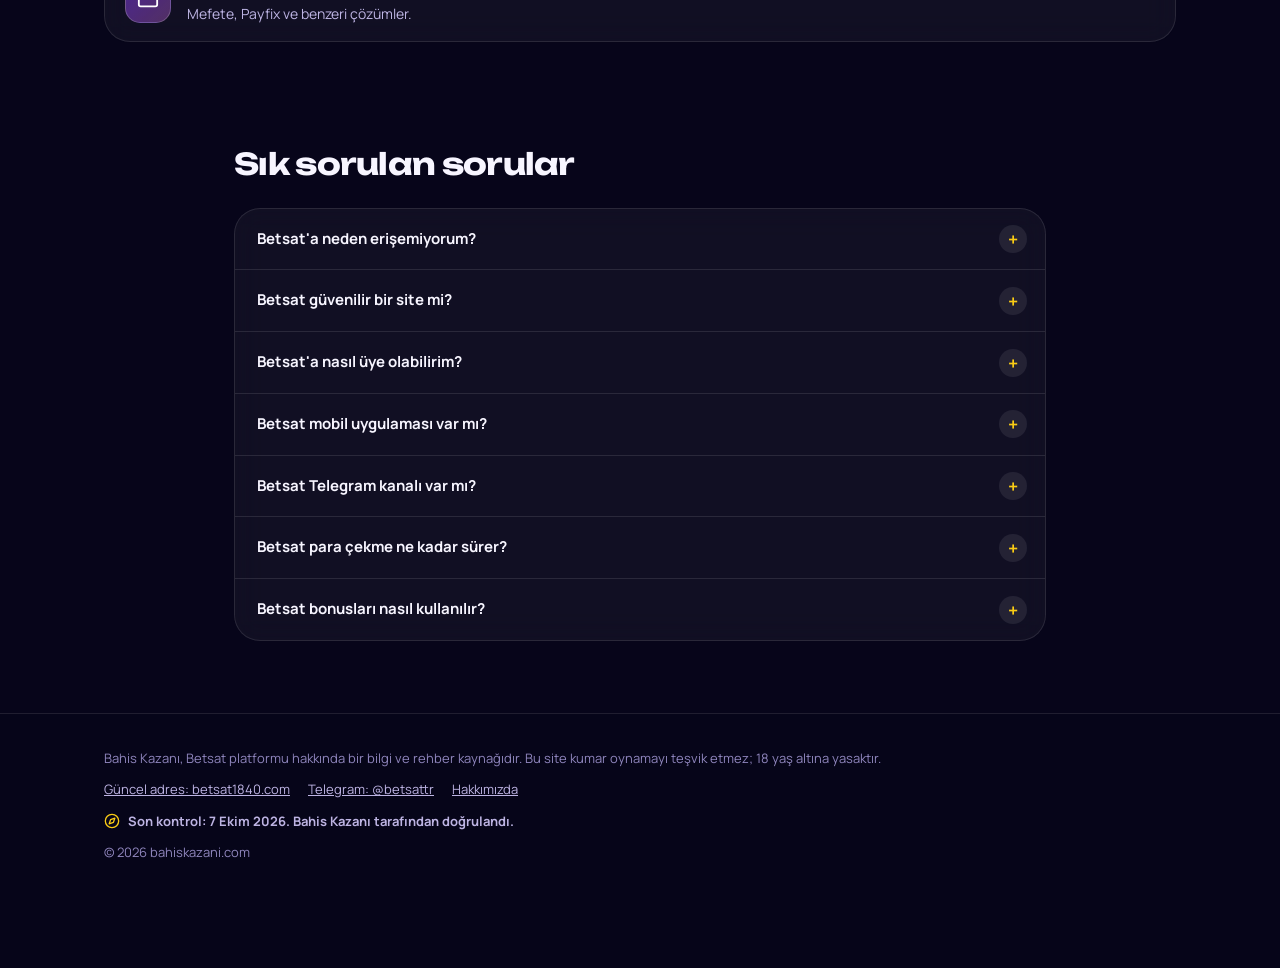
==== commit f1eadde8: "Update active Betsat address to betsat1840.com, next 1841 Co-Authored-By: Claude Sonnet 5.5 <noreply" ====
--- a/index.html
+++ b/index.html
@@ -55,7 +55,7 @@
       <a href="/betsat-uygulama/">Uygulama</a>
       <a href="/hakkimizda/">Hakkımızda</a>
     </nav>
-    <a href="https://bsafcdn.com/C.ashx?btag=a_9477b_678c_&amp;affid=20402&amp;siteid=9477&amp;adid=678&amp;c=" target="_blank" rel="sponsored nofollow noopener" class="btn btn-go btn-s top-cta" title="betsat1839.com" data-cta="ust-menu">Giriş yap</a>
+    <a href="https://bsafcdn.com/C.ashx?btag=a_9477b_678c_&amp;affid=20402&amp;siteid=9477&amp;adid=678&amp;c=" target="_blank" rel="sponsored nofollow noopener" class="btn btn-go btn-s top-cta" title="betsat1840.com" data-cta="ust-menu">Giriş yap</a>
     <div class="clock-pill num" aria-label="Türkiye saati"><span class="live"></span><b data-time-short>--:--</b><span class="cp-date" data-date></span></div>
   </div>
 </header>
@@ -68,10 +68,10 @@
         <p class="lead">Betsat'ın adresi BTK engelleri yüzünden sık değişiyor. Doğrulanmış güncel adres burada; bonus, casino, ödeme ve uygulama rehberleri de aynı yerde.</p>
         <div class="tile t-addr">
           <div class="t-label"><span class="live"></span>Şu an aktif adres<span class="verified"><span class="i i-compass"></span>Bahis Kazanı tarafından doğrulandı</span></div>
-          <div class="addr">betsat1839.com</div>
+          <div class="addr">betsat1840.com</div>
           <div class="facts">
             <span class="fact">Doğrulandı <b>7 Ekim 2026</b></span>
-            <span class="fact">Sıradaki <b>betsat1840.com</b></span>
+            <span class="fact">Sıradaki <b>betsat1841.com</b></span>
             <span class="fact">Lisans <b>OGL/2024/815/0653</b></span>
           </div>
           <a href="https://bsafcdn.com/C.ashx?btag=a_9477b_678c_&amp;affid=20402&amp;siteid=9477&amp;adid=678&amp;c=" target="_blank" rel="sponsored nofollow noopener" class="btn btn-go btn-xl" data-cta="sayfa-ici">Betsat'a giriş yap</a>
@@ -240,7 +240,7 @@
   <div class="wrap">
     <p>Bahis Kazanı, Betsat platformu hakkında bir bilgi ve rehber kaynağıdır. Bu site kumar oynamayı teşvik etmez; 18 yaş altına yasaktır.</p>
     <nav aria-label="Alt bağlantılar">
-      <a href="https://bsafcdn.com/C.ashx?btag=a_9477b_678c_&amp;affid=20402&amp;siteid=9477&amp;adid=678&amp;c=" target="_blank" rel="sponsored nofollow noopener" data-cta="footer">Güncel adres: betsat1839.com</a>
+      <a href="https://bsafcdn.com/C.ashx?btag=a_9477b_678c_&amp;affid=20402&amp;siteid=9477&amp;adid=678&amp;c=" target="_blank" rel="sponsored nofollow noopener" data-cta="footer">Güncel adres: betsat1840.com</a>
       <a href="https://t.me/betsattr" target="_blank" rel="noopener">Telegram: @betsattr</a>
       <a href="/hakkimizda/">Hakkımızda</a>
     </nav>
@@ -249,7 +249,7 @@
   </div>
 </footer>
 <div class="dock">
-  <div><b>betsat1839.com</b>Güncel adres, 7 Ekim</div>
+  <div><b>betsat1840.com</b>Güncel adres, 7 Ekim</div>
   <a href="https://bsafcdn.com/C.ashx?btag=a_9477b_678c_&amp;affid=20402&amp;siteid=9477&amp;adid=678&amp;c=" target="_blank" rel="sponsored nofollow noopener" class="btn btn-go btn-s" data-cta="alt-cubuk">Giriş yap</a>
 </div>
 <script src="/site.js?v=8" defer></script>
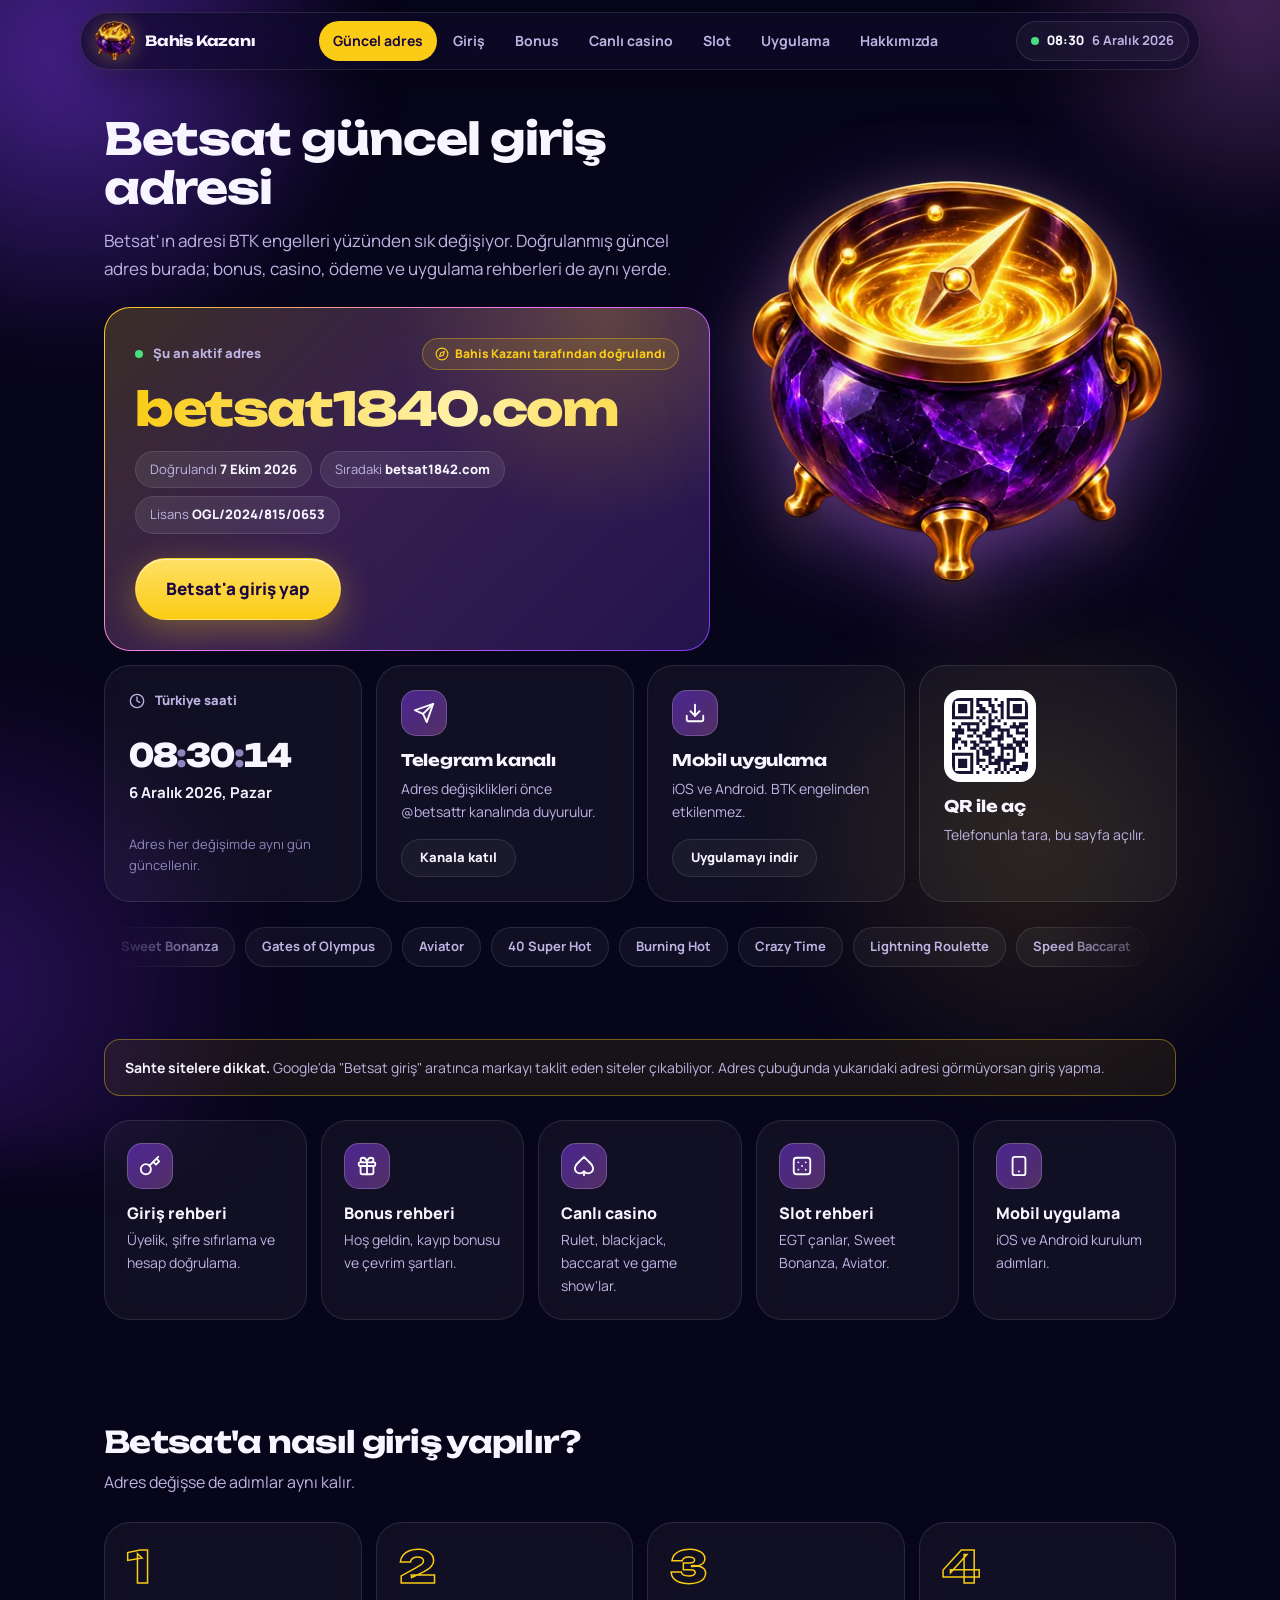
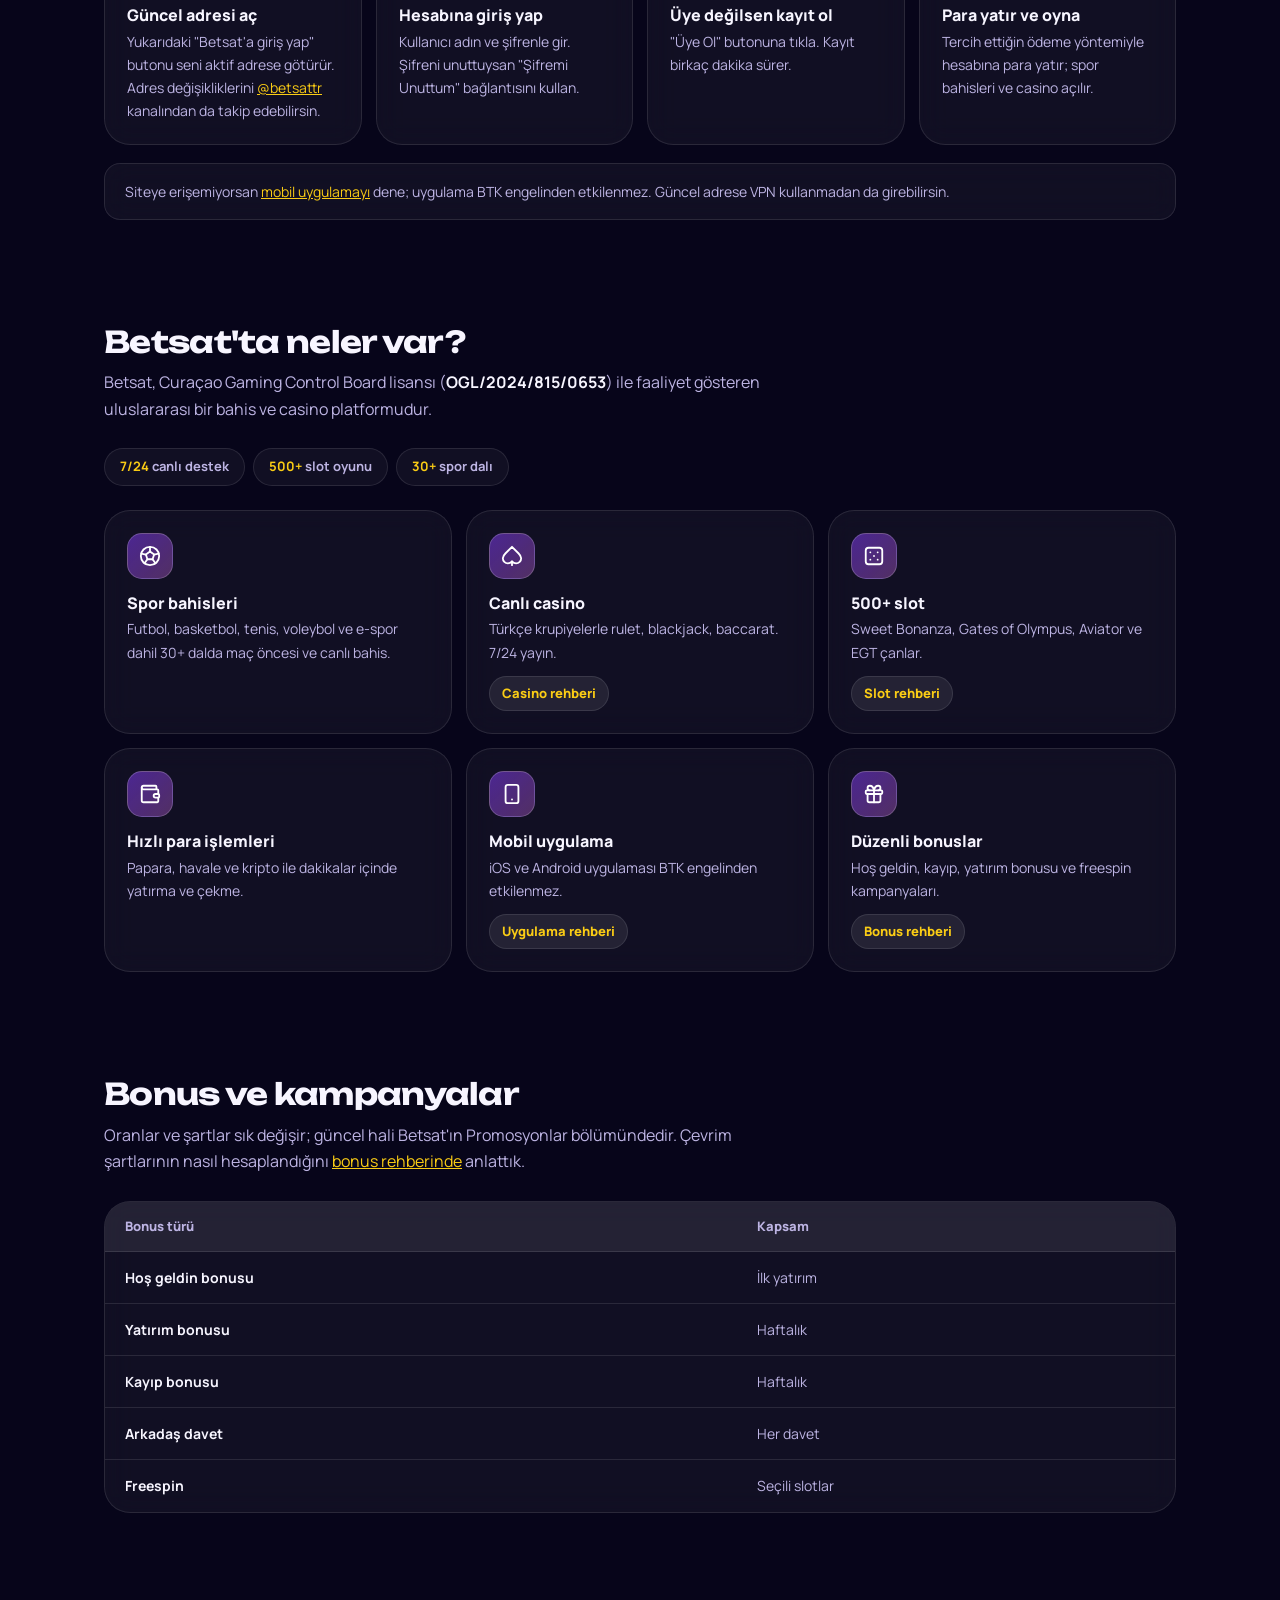
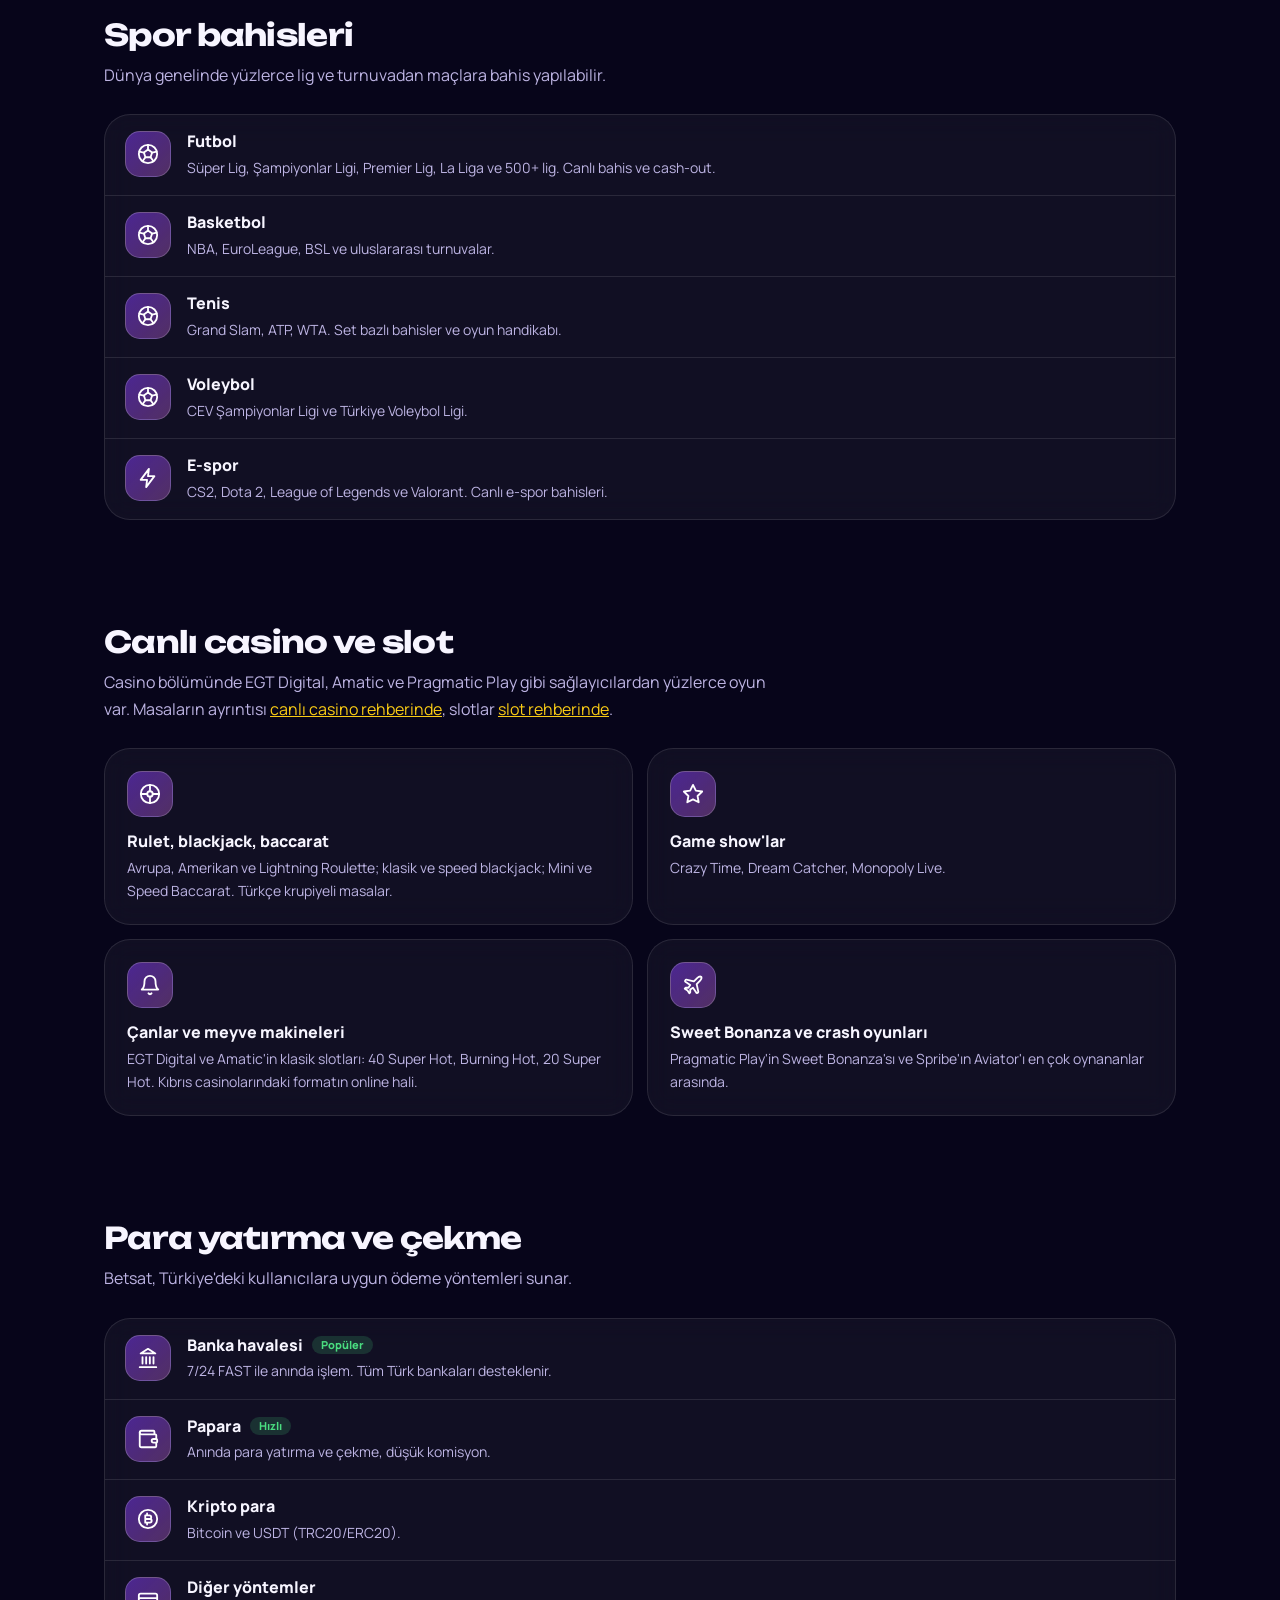
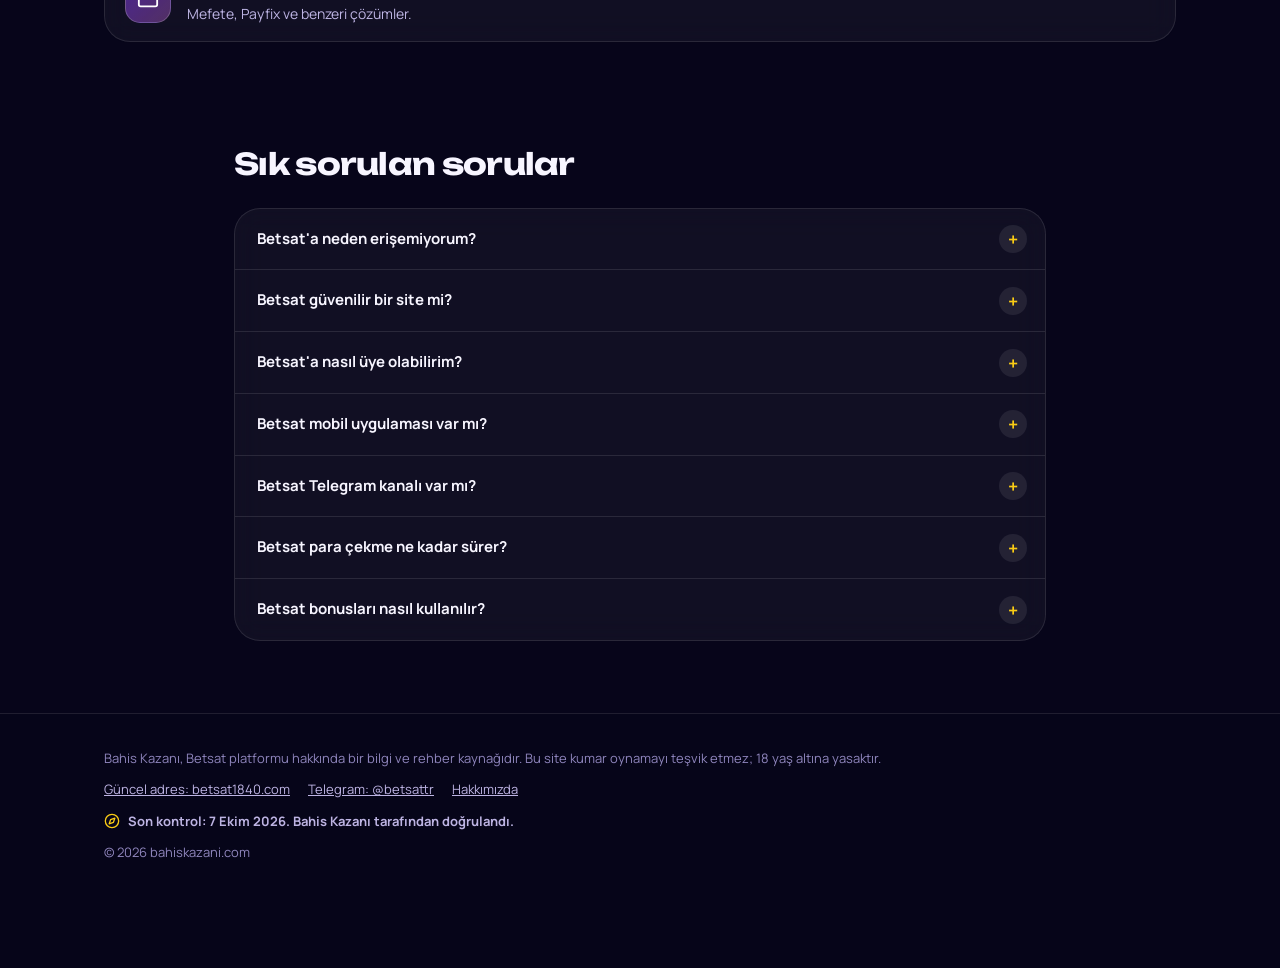
==== commit 845d2351: "Update next address to betsat1842.com Co-Authored-By: Claude Sonnet 5.5 <noreply@anthropic.com> Clau" ====
--- a/index.html
+++ b/index.html
@@ -71,7 +71,7 @@
           <div class="addr">betsat1840.com</div>
           <div class="facts">
             <span class="fact">Doğrulandı <b>7 Ekim 2026</b></span>
-            <span class="fact">Sıradaki <b>betsat1841.com</b></span>
+            <span class="fact">Sıradaki <b>betsat1842.com</b></span>
             <span class="fact">Lisans <b>OGL/2024/815/0653</b></span>
           </div>
           <a href="https://bsafcdn.com/C.ashx?btag=a_9477b_678c_&amp;affid=20402&amp;siteid=9477&amp;adid=678&amp;c=" target="_blank" rel="sponsored nofollow noopener" class="btn btn-go btn-xl" data-cta="sayfa-ici">Betsat'a giriş yap</a>
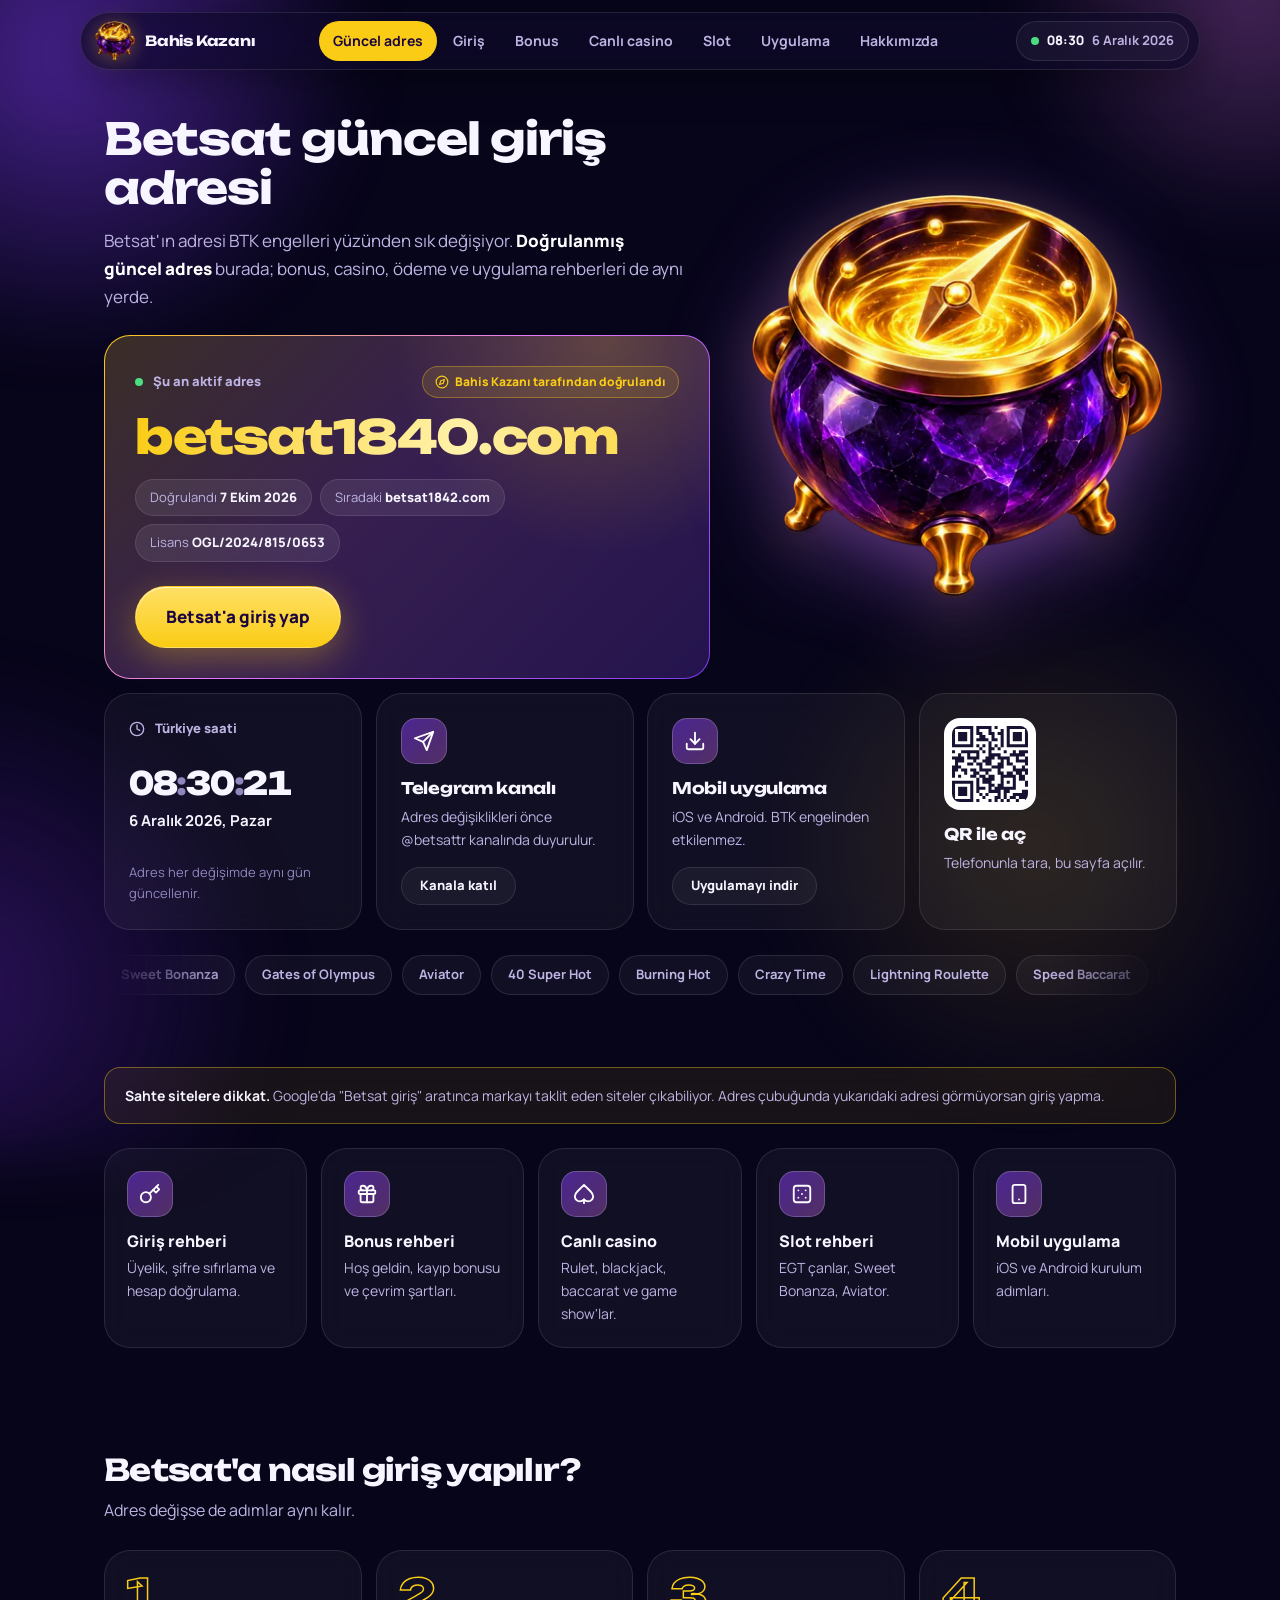
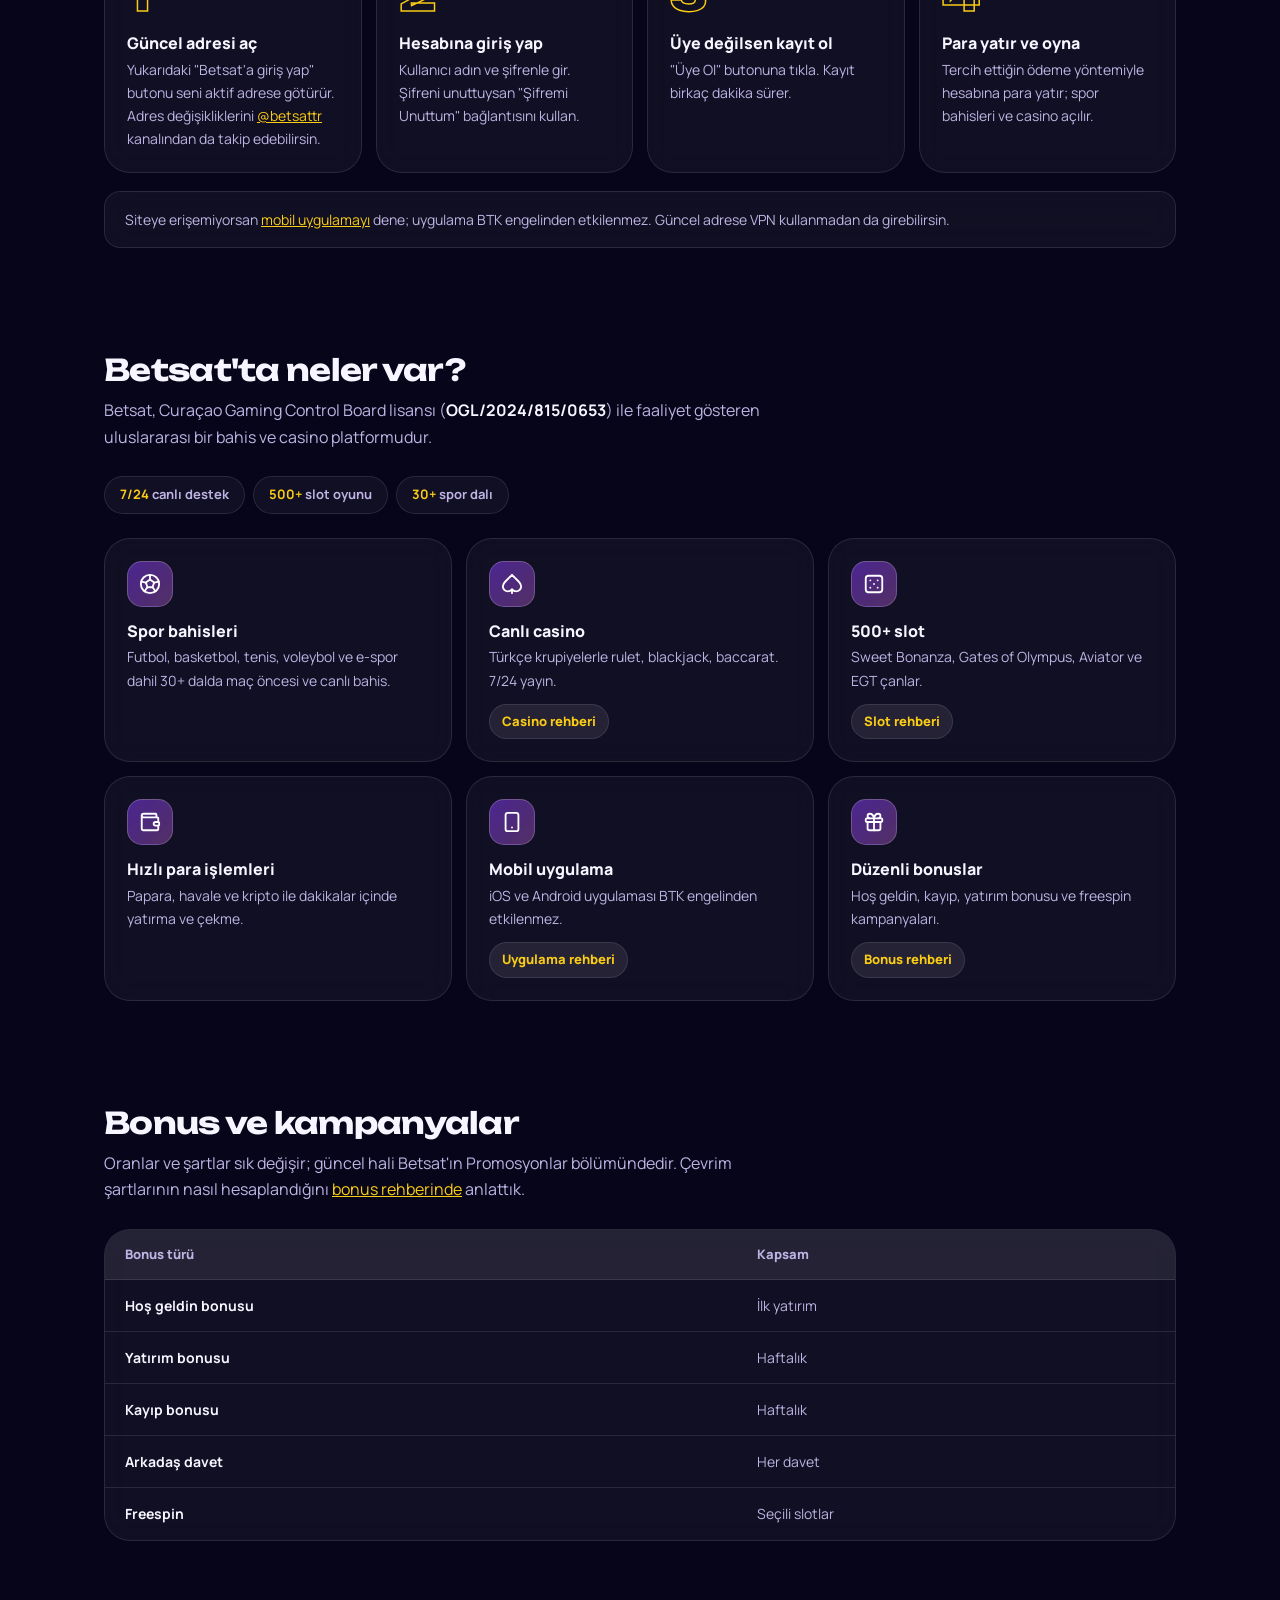
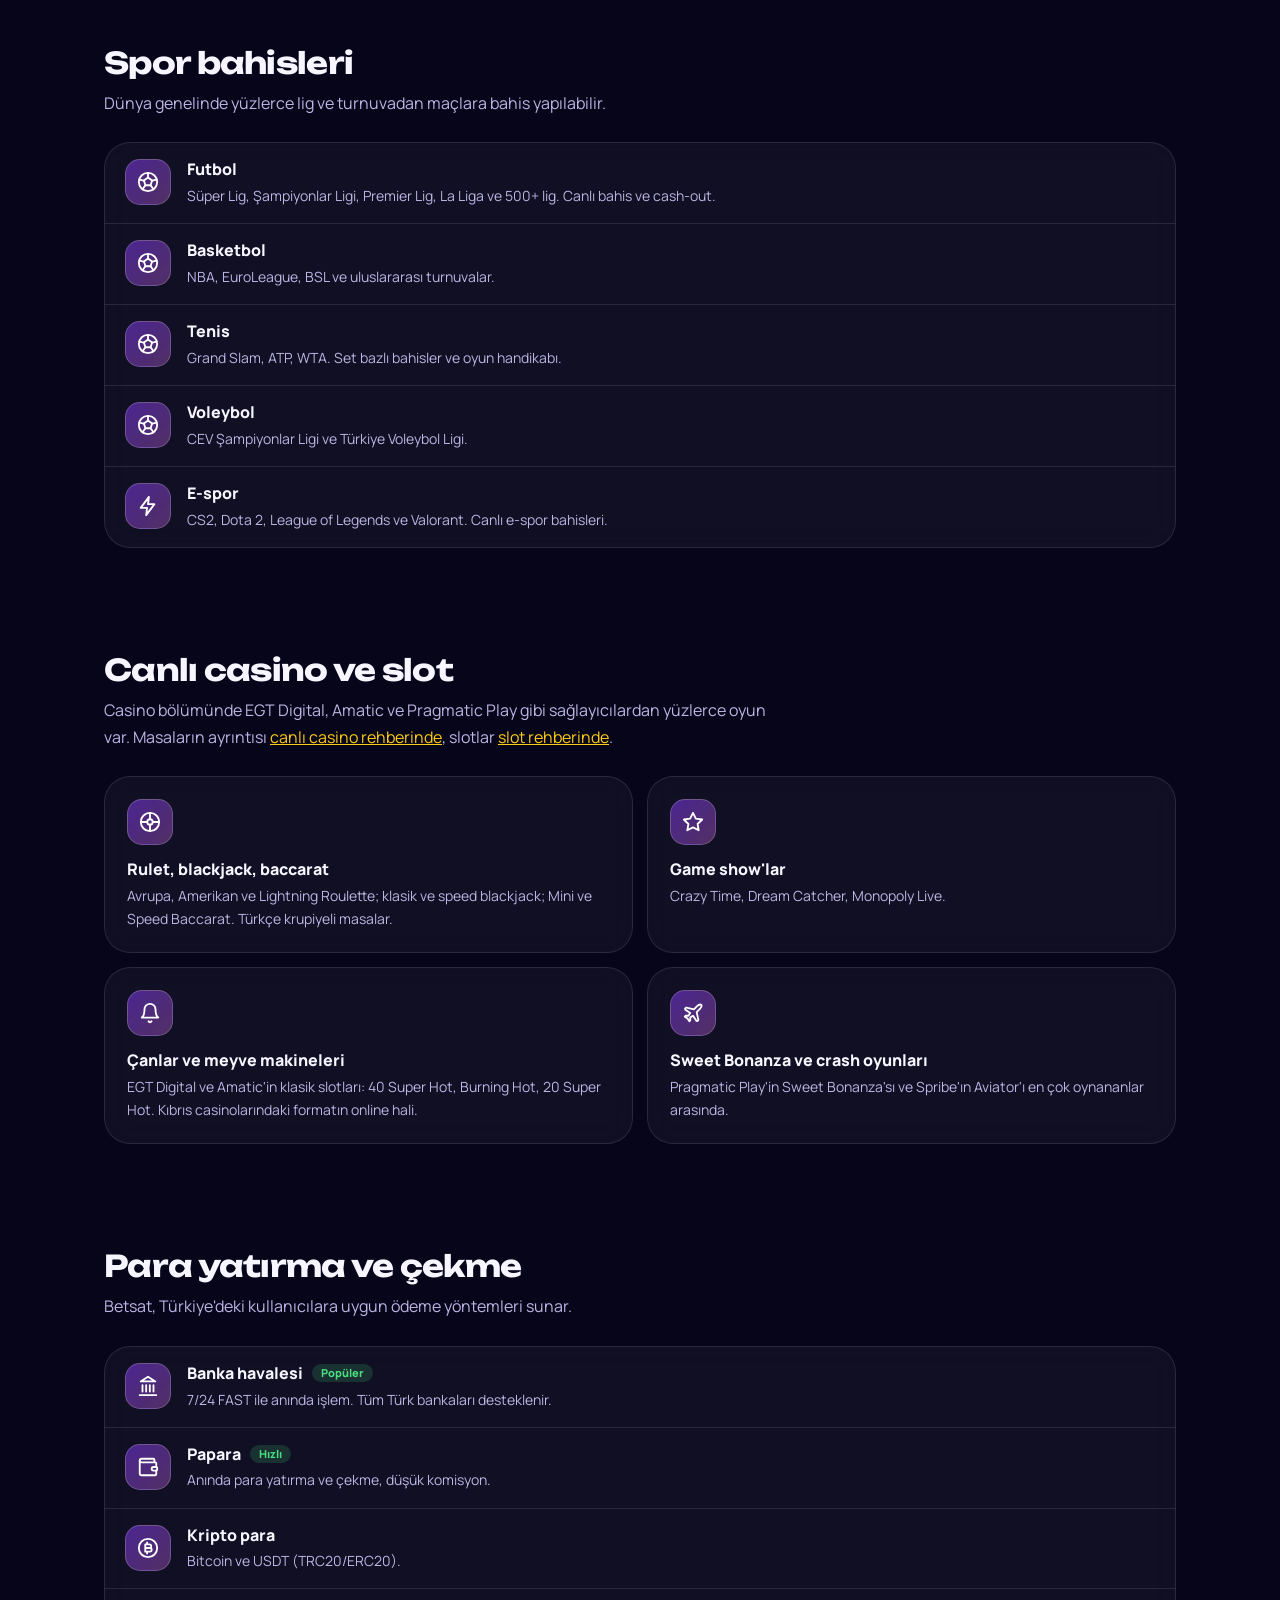
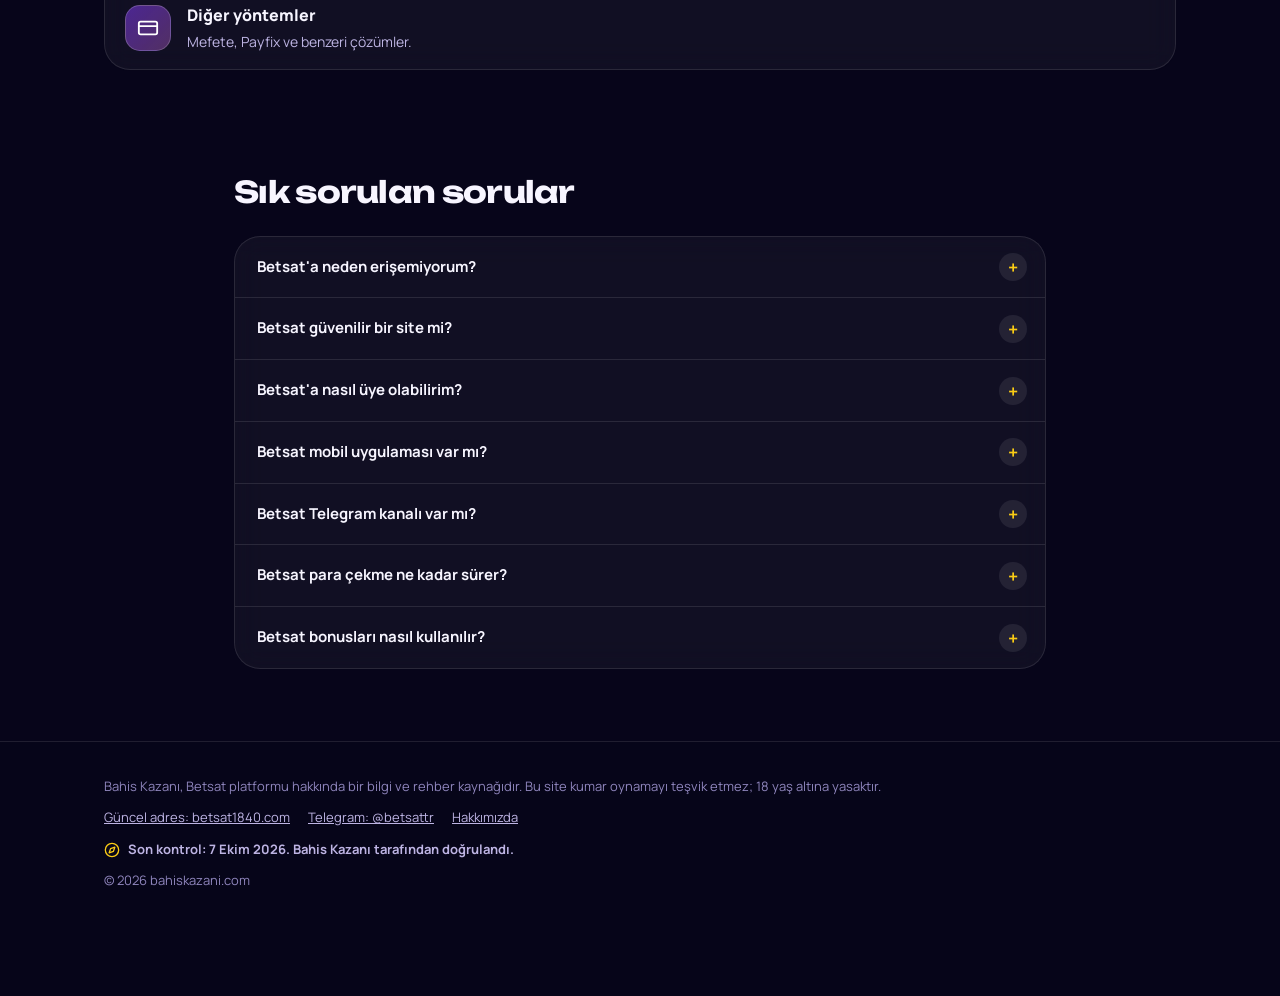
==== commit e1a22d5e: "On-page SEO: address in index/login titles, trim slot title, bold key phrases in leads Co-Authored-B" ====
--- a/index.html
+++ b/index.html
@@ -3,14 +3,14 @@
 <head>
   <meta charset="UTF-8">
   <meta name="viewport" content="width=device-width, initial-scale=1.0">
-  <title>Betsat Giriş 2026 | Güncel Adres, Bonus, EGT Slot — Hemen Giriş</title>
-  <meta name="description" content="Betsat 2026 güncel giriş adresi. Betsat bonus, spor bahisleri, canlı casino ve ödeme yöntemleri hakkında kapsamlı rehber. Betsat'a hızlı ve güvenli erişim.">
+  <title>Betsat Giriş: Güncel Adres betsat1840.com | Ekim 2026</title>
+  <meta name="description" content="Betsat güncel giriş adresi betsat1840.com (7 Ekim 2026'da doğrulandı). Bonus, spor bahisleri, canlı casino, slot ve ödeme yöntemleri rehberi.">
   <meta name="robots" content="index, follow">
   <link rel="icon" href="/favicon.ico" sizes="48x48">
 <link rel="icon" href="/icon-192.png" type="image/png" sizes="192x192">
   <link rel="apple-touch-icon" href="/apple-touch-icon.png">
   <link rel="canonical" href="https://bahiskazani.com/">
-  <meta property="og:title" content="Betsat Giriş 2026 | Güncel Betsat Adresi ve Rehber">
+  <meta property="og:title" content="Betsat Giriş: Güncel Adres betsat1840.com | Ekim 2026">
   <meta property="og:description" content="Betsat 2026 güncel giriş adresi. Bonus, spor bahisleri, canlı casino ve ödeme yöntemleri rehberi.">
   <meta property="og:url" content="https://bahiskazani.com/">
   <meta property="og:type" content="website">
@@ -19,7 +19,7 @@
   <link rel="preconnect" href="https://fonts.googleapis.com">
   <link rel="preconnect" href="https://fonts.gstatic.com" crossorigin>
   <link href="https://fonts.googleapis.com/css2?family=Unbounded:wght@600;700;800&family=Manrope:wght@400;600;700;800&display=swap" rel="stylesheet">
-  <link rel="stylesheet" href="/style.css?v=9">
+  <link rel="stylesheet" href="/style.css?v=10">
   <script type="application/ld+json">
   {"@context":"https://schema.org","@type":"WebSite","name":"Bahis Kazanı","url":"https://bahiskazani.com/","inLanguage":"tr","description":"Betsat güncel giriş adresi, bonus ve rehber sitesi"}
   </script>
@@ -65,7 +65,7 @@
     <div class="hero-split">
       <div class="hero-main">
         <h1>Betsat güncel giriş adresi</h1>
-        <p class="lead">Betsat'ın adresi BTK engelleri yüzünden sık değişiyor. Doğrulanmış güncel adres burada; bonus, casino, ödeme ve uygulama rehberleri de aynı yerde.</p>
+        <p class="lead">Betsat'ın adresi BTK engelleri yüzünden sık değişiyor. <strong>Doğrulanmış güncel adres</strong> burada; bonus, casino, ödeme ve uygulama rehberleri de aynı yerde.</p>
         <div class="tile t-addr">
           <div class="t-label"><span class="live"></span>Şu an aktif adres<span class="verified"><span class="i i-compass"></span>Bahis Kazanı tarafından doğrulandı</span></div>
           <div class="addr">betsat1840.com</div>
--- a/style.css
+++ b/style.css
@@ -61,6 +61,7 @@
 .crumb a:hover{color:var(--yellow)}
 h1{font-family:var(--display);font-weight:700;font-size:clamp(26px,4vw,44px);line-height:1.12;letter-spacing:-1px;margin-bottom:14px;max-width:18ch}
 .lead{font-size:17px;color:var(--muted);max-width:58ch;margin-bottom:28px}
+.lead strong{color:var(--text,#fff);font-weight:800}
 .actions{display:flex;flex-wrap:wrap;gap:10px}
 
 /* bento */
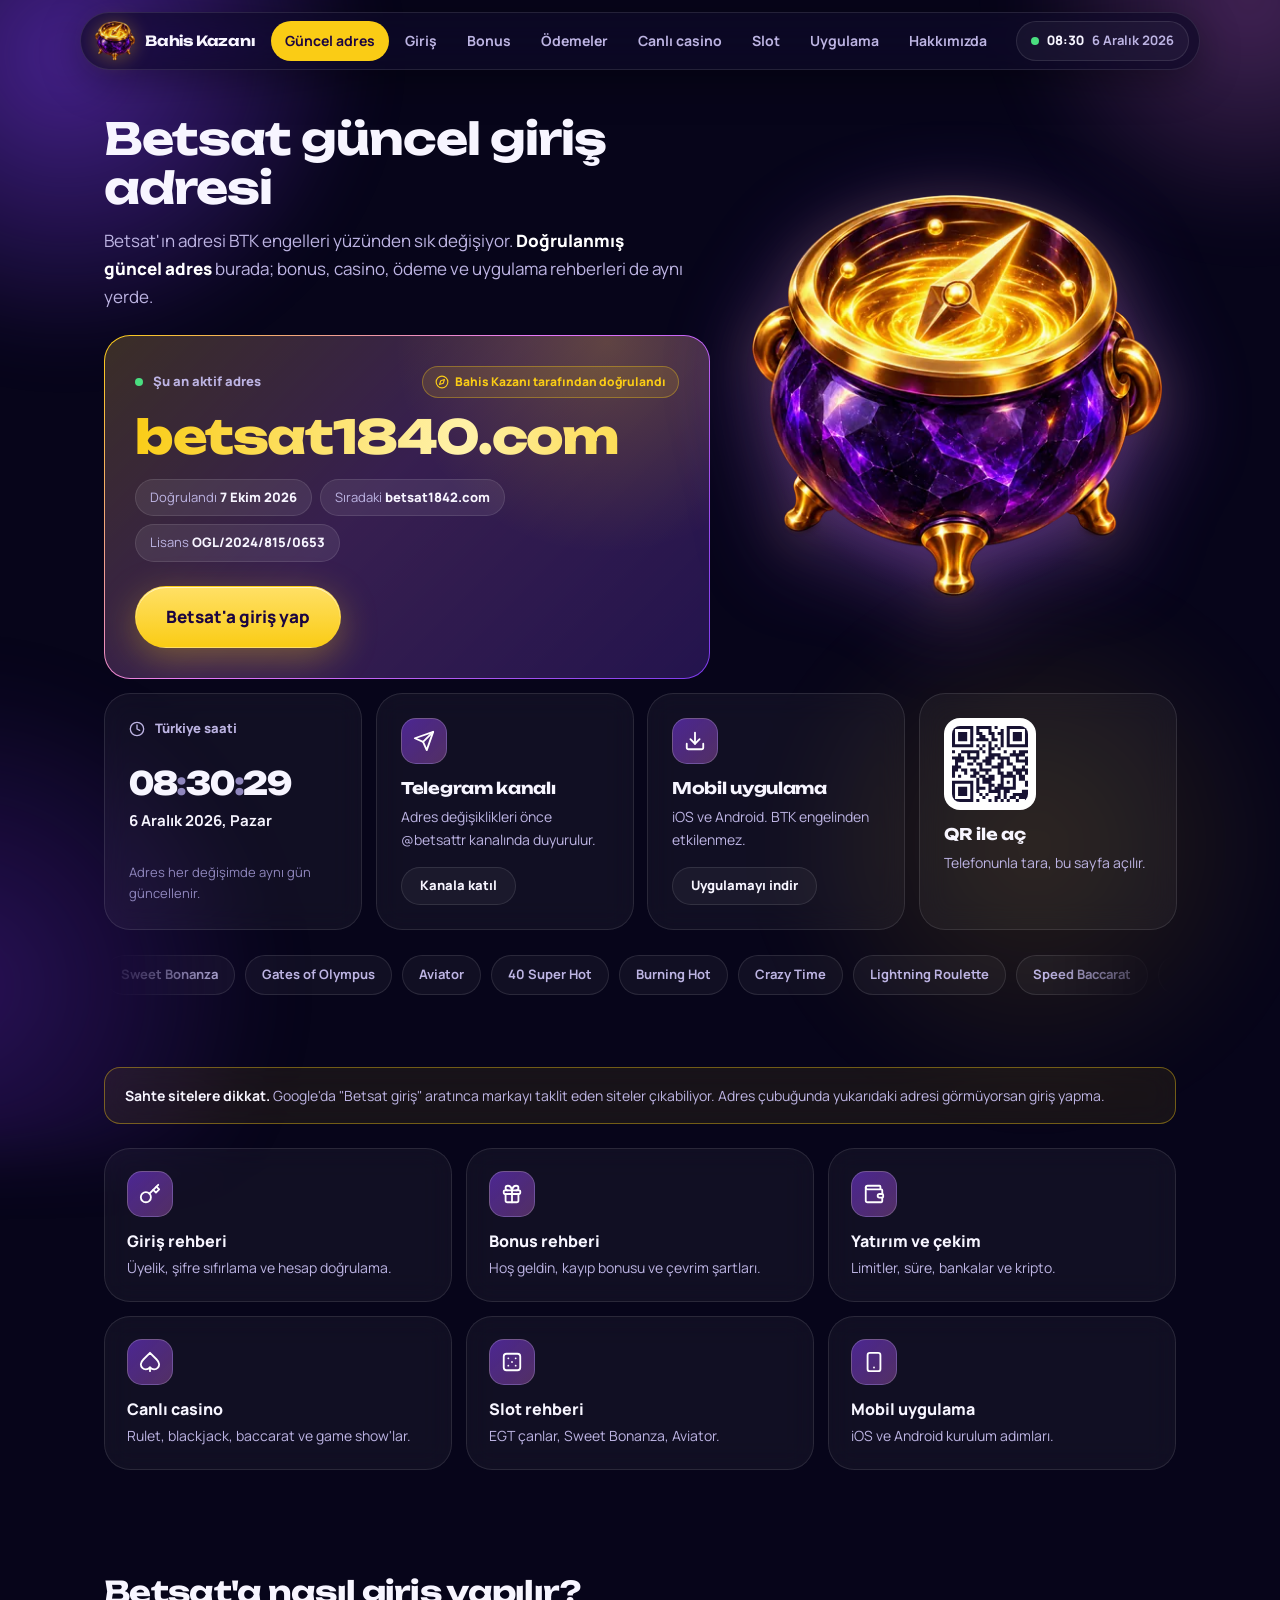
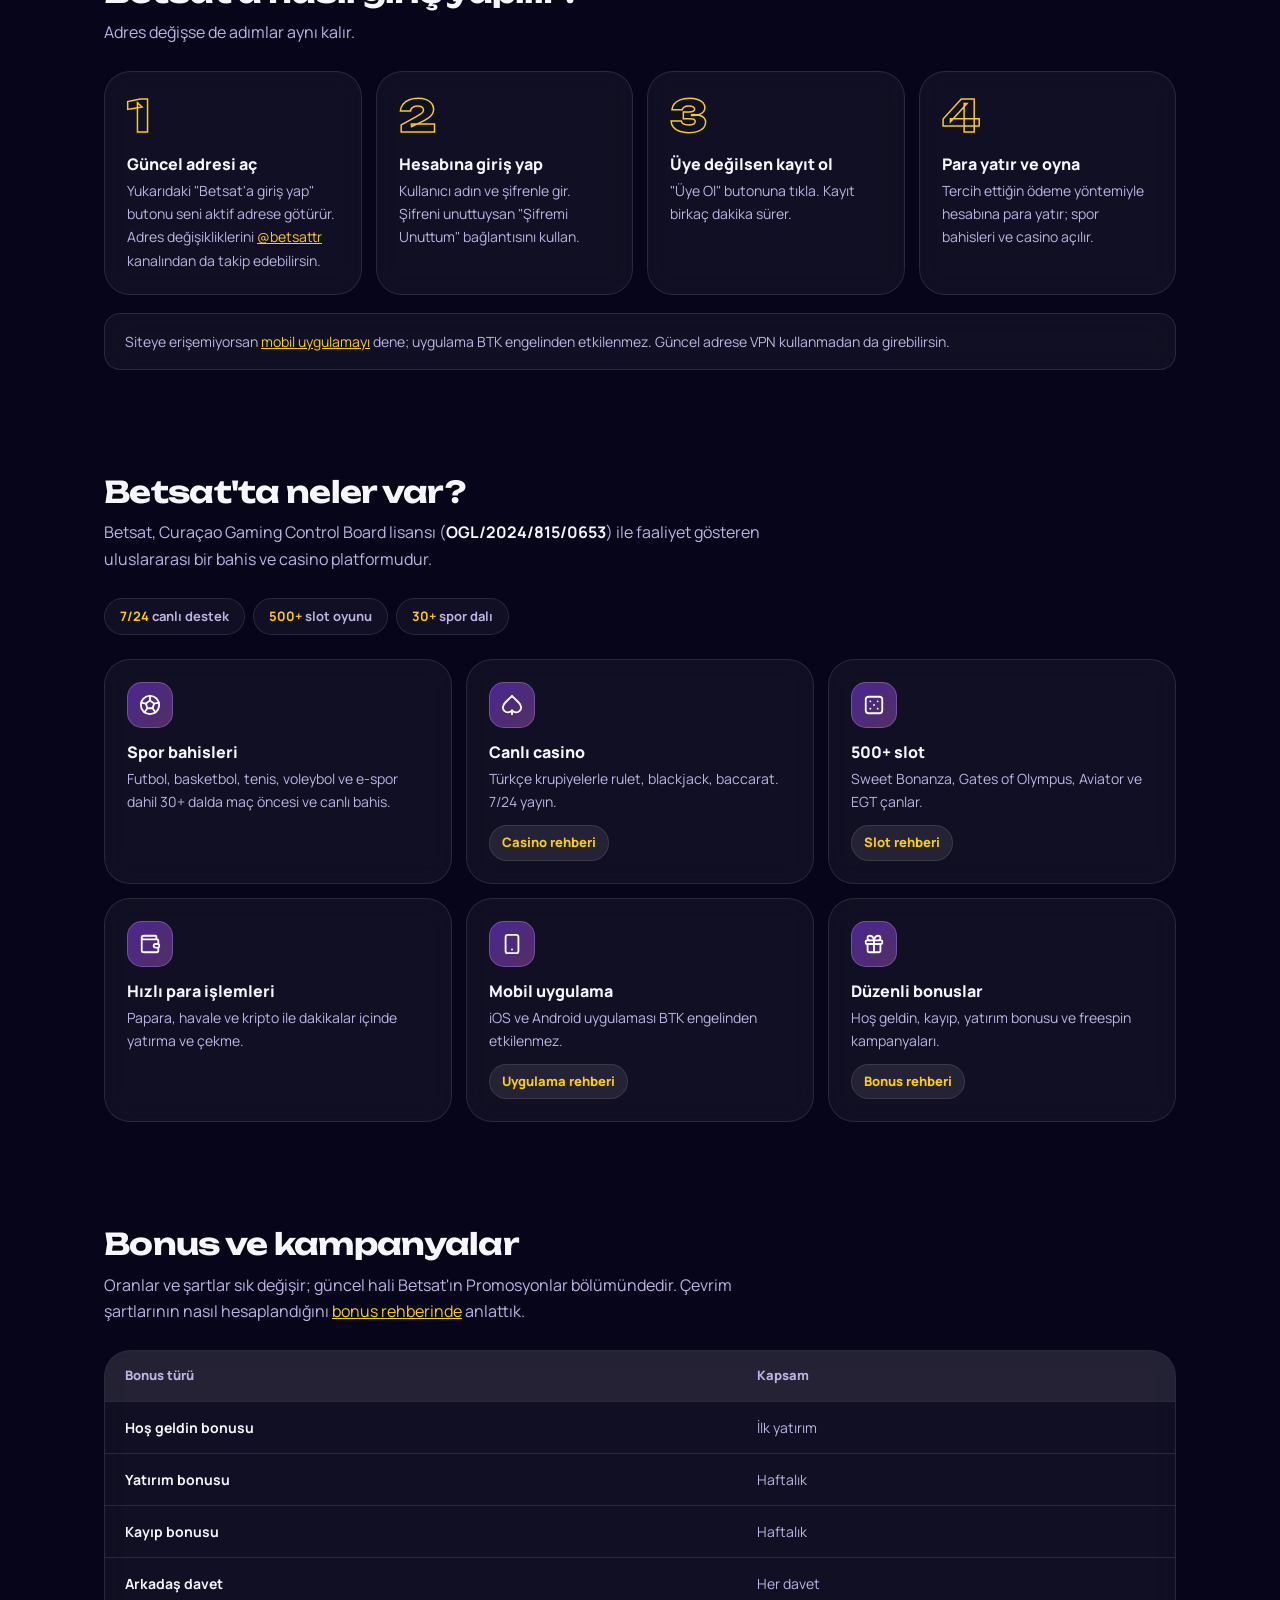
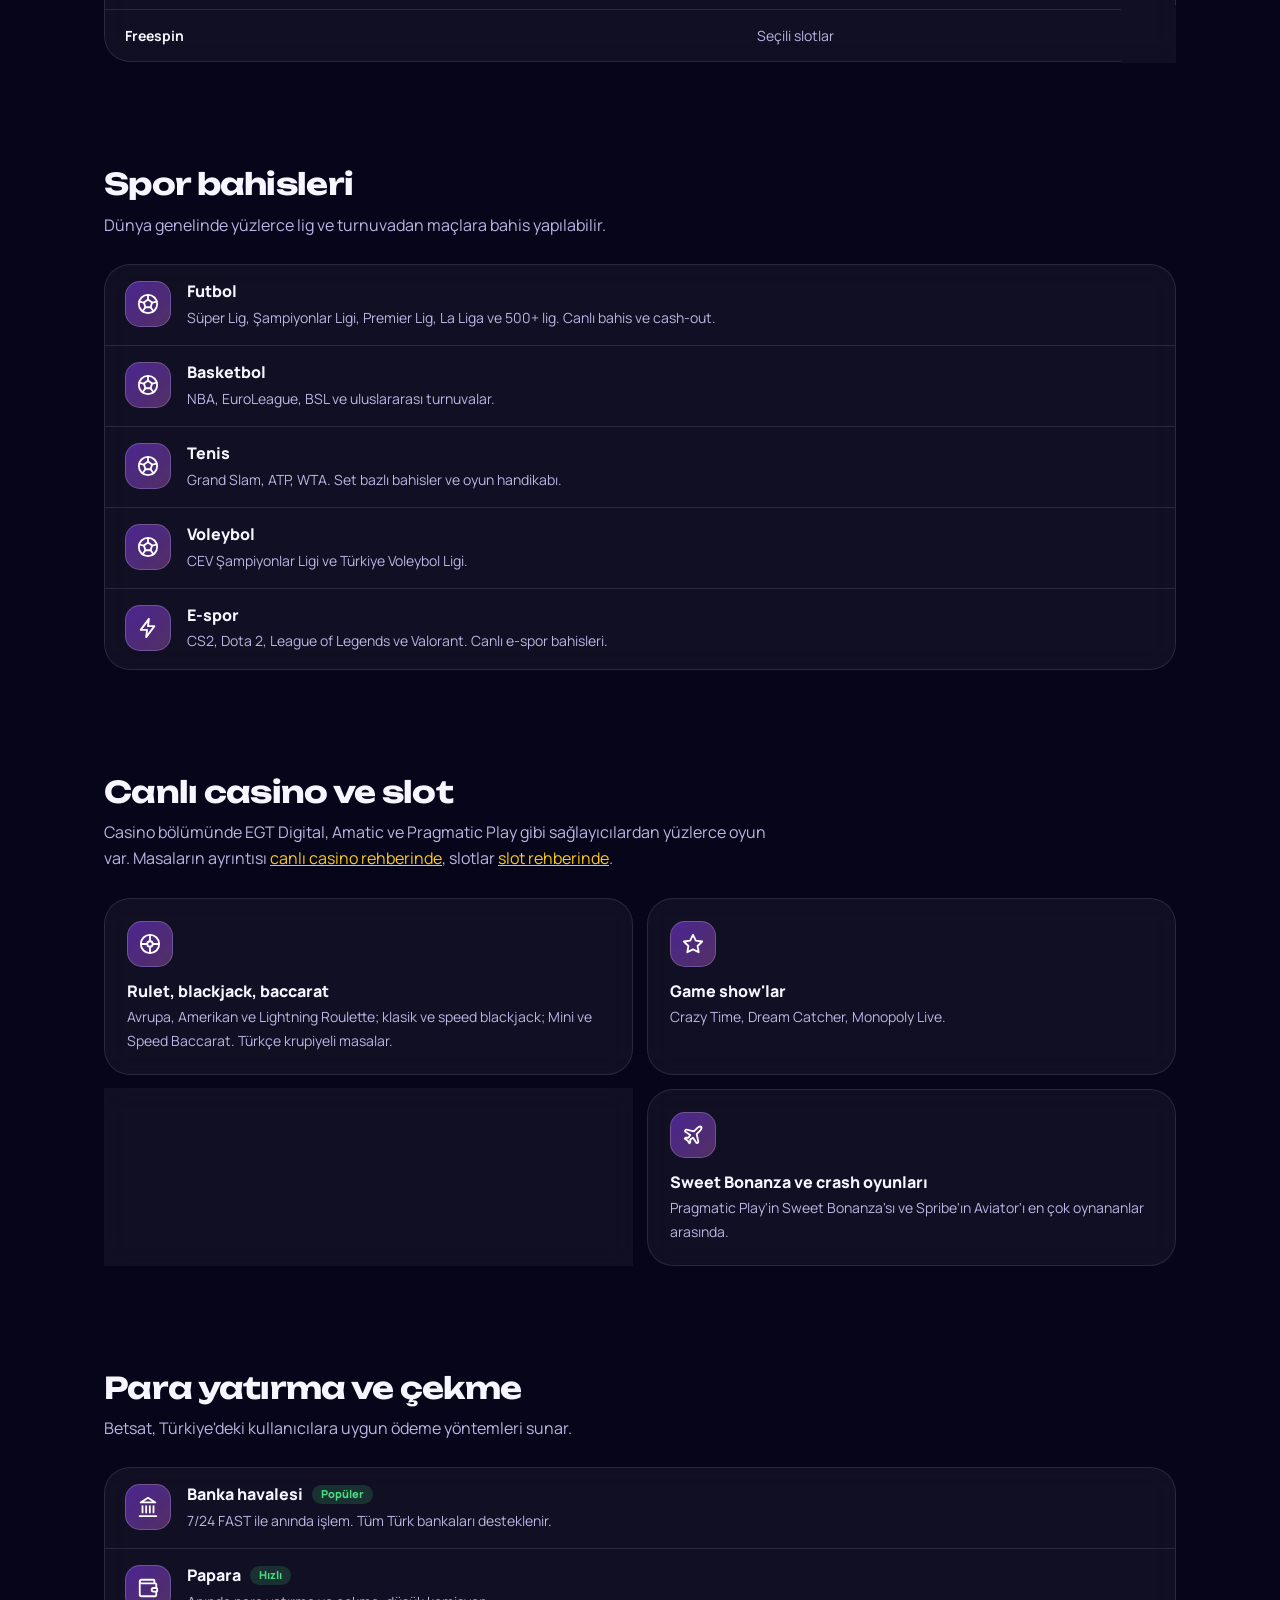
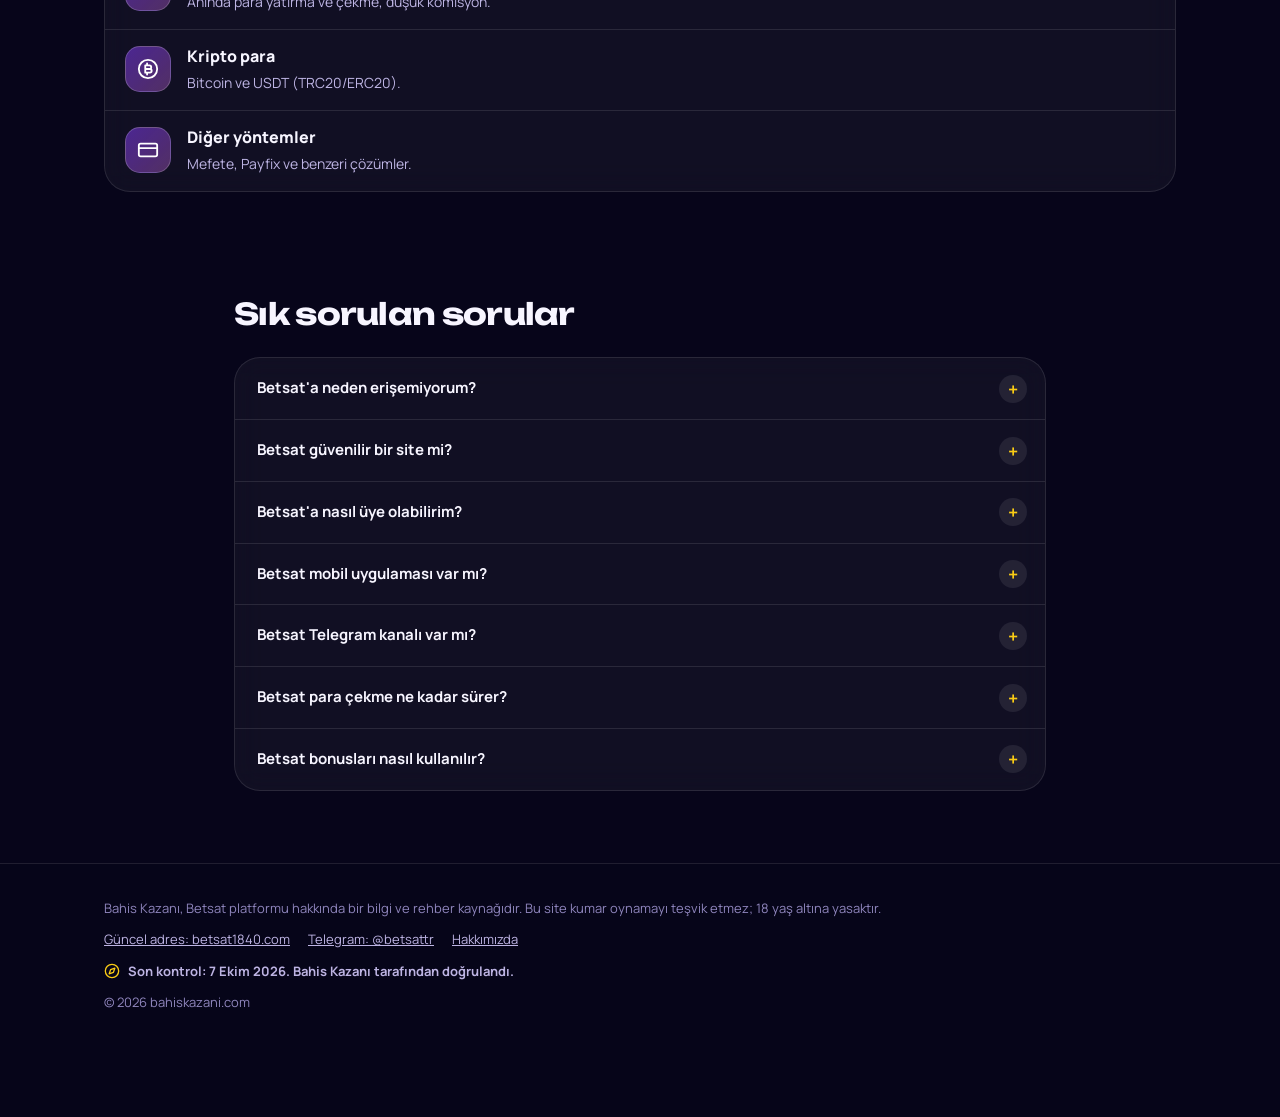
==== commit 15786eb6: "Add payments guide page, official bonus terms table, nav and home card Co-Authored-By: Claude Sonnet" ====
--- a/index.html
+++ b/index.html
@@ -19,7 +19,7 @@
   <link rel="preconnect" href="https://fonts.googleapis.com">
   <link rel="preconnect" href="https://fonts.gstatic.com" crossorigin>
   <link href="https://fonts.googleapis.com/css2?family=Unbounded:wght@600;700;800&family=Manrope:wght@400;600;700;800&display=swap" rel="stylesheet">
-  <link rel="stylesheet" href="/style.css?v=10">
+  <link rel="stylesheet" href="/style.css?v=11">
   <script type="application/ld+json">
   {"@context":"https://schema.org","@type":"WebSite","name":"Bahis Kazanı","url":"https://bahiskazani.com/","inLanguage":"tr","description":"Betsat güncel giriş adresi, bonus ve rehber sitesi"}
   </script>
@@ -50,6 +50,7 @@
       <a href="/" aria-current="page">Güncel adres</a>
       <a href="/betsat-giris/">Giriş</a>
       <a href="/betsat-bonus/">Bonus</a>
+      <a href="/betsat-para-yatirma-cekme/">Ödemeler</a>
       <a href="/betsat-canli-casino/">Canlı casino</a>
       <a href="/betsat-slot/">Slot</a>
       <a href="/betsat-uygulama/">Uygulama</a>
@@ -112,9 +113,10 @@
 <section class="sec" id="rehberler">
   <div class="wrap">
     <div class="note note-warn" style="margin:0 0 24px"><p><strong>Sahte sitelere dikkat.</strong> Google'da "Betsat giriş" aratınca markayı taklit eden siteler çıkabiliyor. Adres çubuğunda yukarıdaki adresi görmüyorsan giriş yapma.</p></div>
-    <div class="grid grid-5">
+    <div class="grid grid-6">
       <a href="/betsat-giris/" class="card"><span class="ico"><span class="i i-key"></span></span><h3>Giriş rehberi</h3><p>Üyelik, şifre sıfırlama ve hesap doğrulama.</p></a>
       <a href="/betsat-bonus/" class="card"><span class="ico"><span class="i i-gift"></span></span><h3>Bonus rehberi</h3><p>Hoş geldin, kayıp bonusu ve çevrim şartları.</p></a>
+      <a href="/betsat-para-yatirma-cekme/" class="card"><span class="ico"><span class="i i-wallet"></span></span><h3>Yatırım ve çekim</h3><p>Limitler, süre, bankalar ve kripto.</p></a>
       <a href="/betsat-canli-casino/" class="card"><span class="ico"><span class="i i-spade"></span></span><h3>Canlı casino</h3><p>Rulet, blackjack, baccarat ve game show'lar.</p></a>
       <a href="/betsat-slot/" class="card"><span class="ico"><span class="i i-dice"></span></span><h3>Slot rehberi</h3><p>EGT çanlar, Sweet Bonanza, Aviator.</p></a>
       <a href="/betsat-uygulama/" class="card"><span class="ico"><span class="i i-phone"></span></span><h3>Mobil uygulama</h3><p>iOS ve Android kurulum adımları.</p></a>
--- a/style.css
+++ b/style.css
@@ -225,8 +225,9 @@
 .i-clock{--m:url("data:image/svg+xml,%3Csvg xmlns=%22http://www.w3.org/2000/svg%22 viewBox=%220 0 24 24%22 fill=%22none%22 stroke=%22%23000%22 stroke-width=%222%22 stroke-linecap=%22round%22 stroke-linejoin=%22round%22%3E%3Ccircle cx=%2212%22 cy=%2212%22 r=%2210%22/%3E%3Cpath d=%22M12 6v6l4 2%22/%3E%3C/svg%3E")}
 .i-plane{--m:url("data:image/svg+xml,%3Csvg xmlns=%22http://www.w3.org/2000/svg%22 viewBox=%220 0 24 24%22 fill=%22none%22 stroke=%22%23000%22 stroke-width=%222%22 stroke-linecap=%22round%22 stroke-linejoin=%22round%22%3E%3Cpath d=%22M17.8 19.2 16 11l3.5-3.5C21 6 21.5 4 21 3c-1-.5-3 0-4.500 1.500L13 8 4.800 6.200c-.500-.100-.900.100-1.100.500l-.300.500c-.200.500-.100 1 .300 1.300L9 12l-2 3H4l-1 1 3 2 2 3 1-1v-3l3-2 3.500 5.300c.300.400.800.500 1.300.300l.500-.200c.400-.300.600-.700.500-1.200z%22/%3E%3C/svg%3E")}
 .grid-5{grid-template-columns:repeat(5,1fr)}
-@media (max-width:980px){.grid-5{grid-template-columns:repeat(2,1fr)}}
-@media (max-width:560px){.grid-5{grid-template-columns:1fr}}
+.grid-6{grid-template-columns:repeat(3,1fr)}
+@media (max-width:980px){.grid-5,.grid-6{grid-template-columns:repeat(2,1fr)}}
+@media (max-width:560px){.grid-5,.grid-6{grid-template-columns:1fr}}
 
 /* alt sayfalar */
 h1{max-width:22ch}
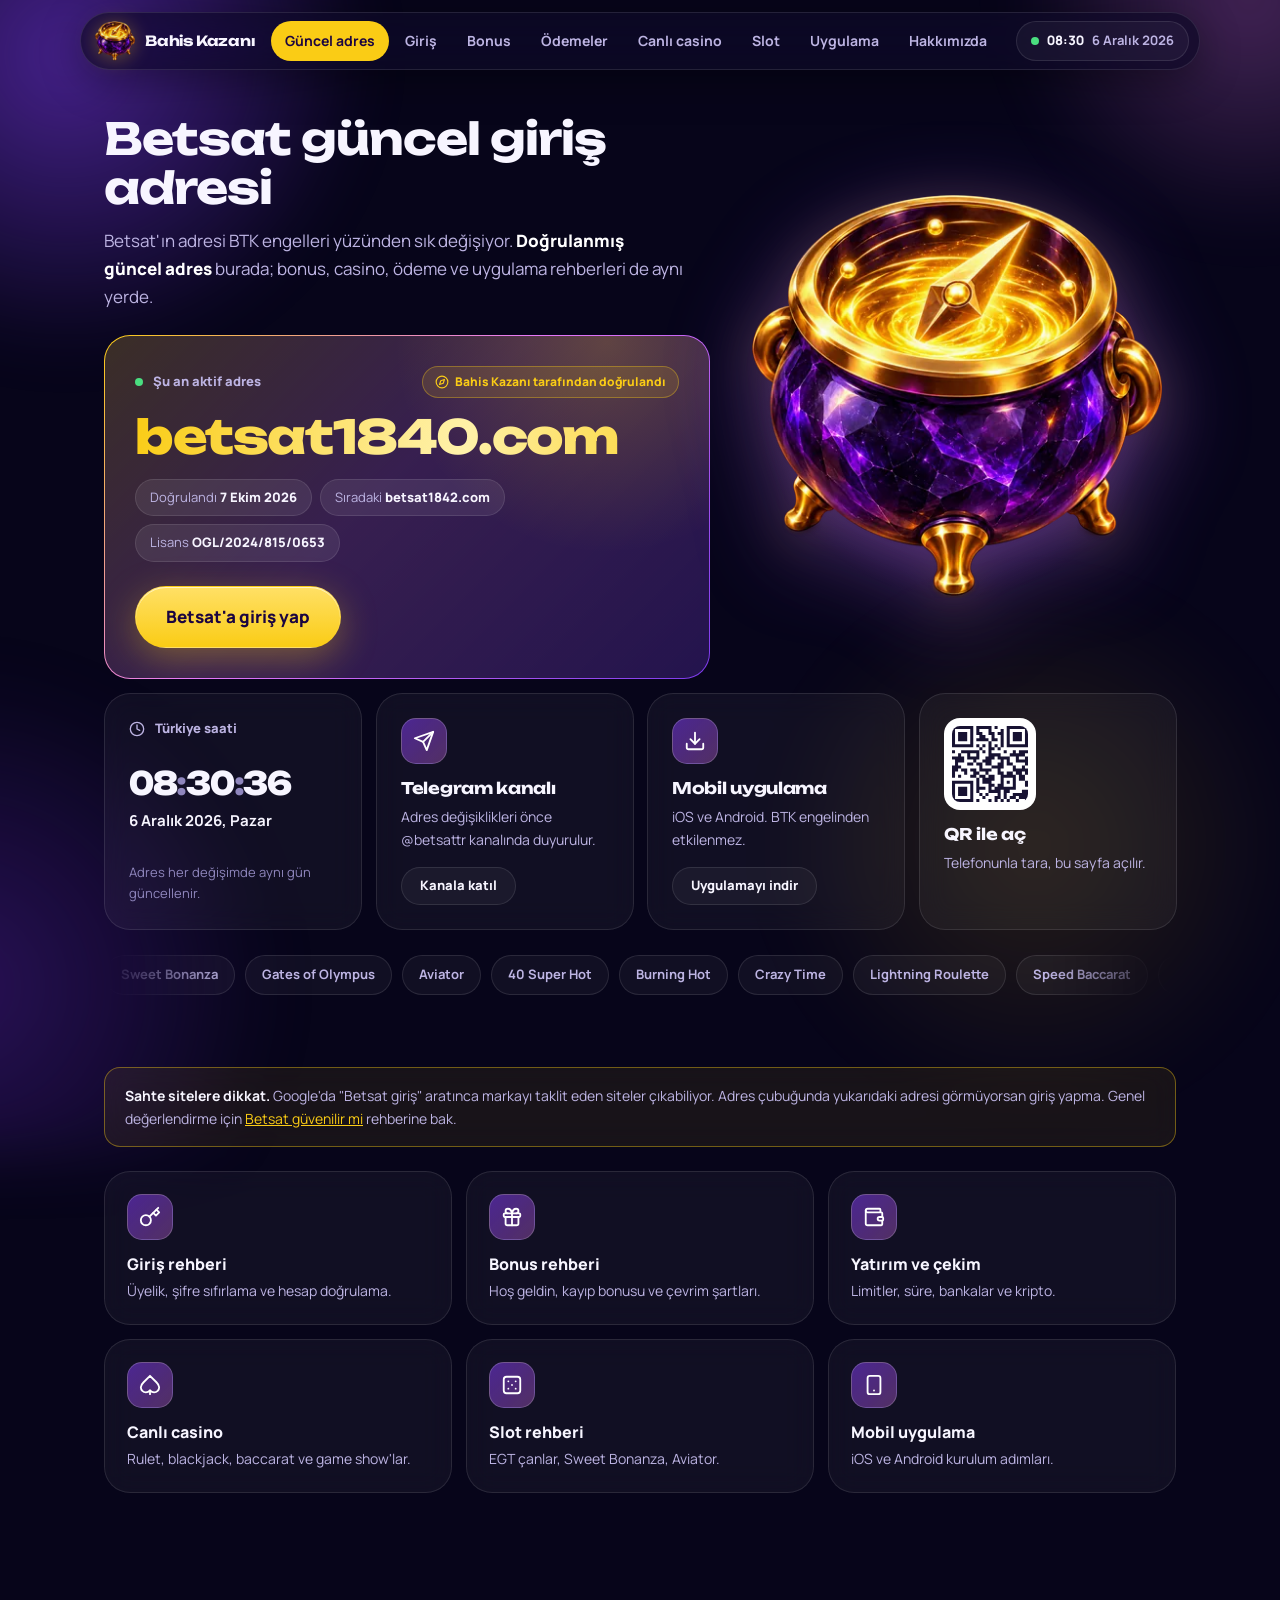
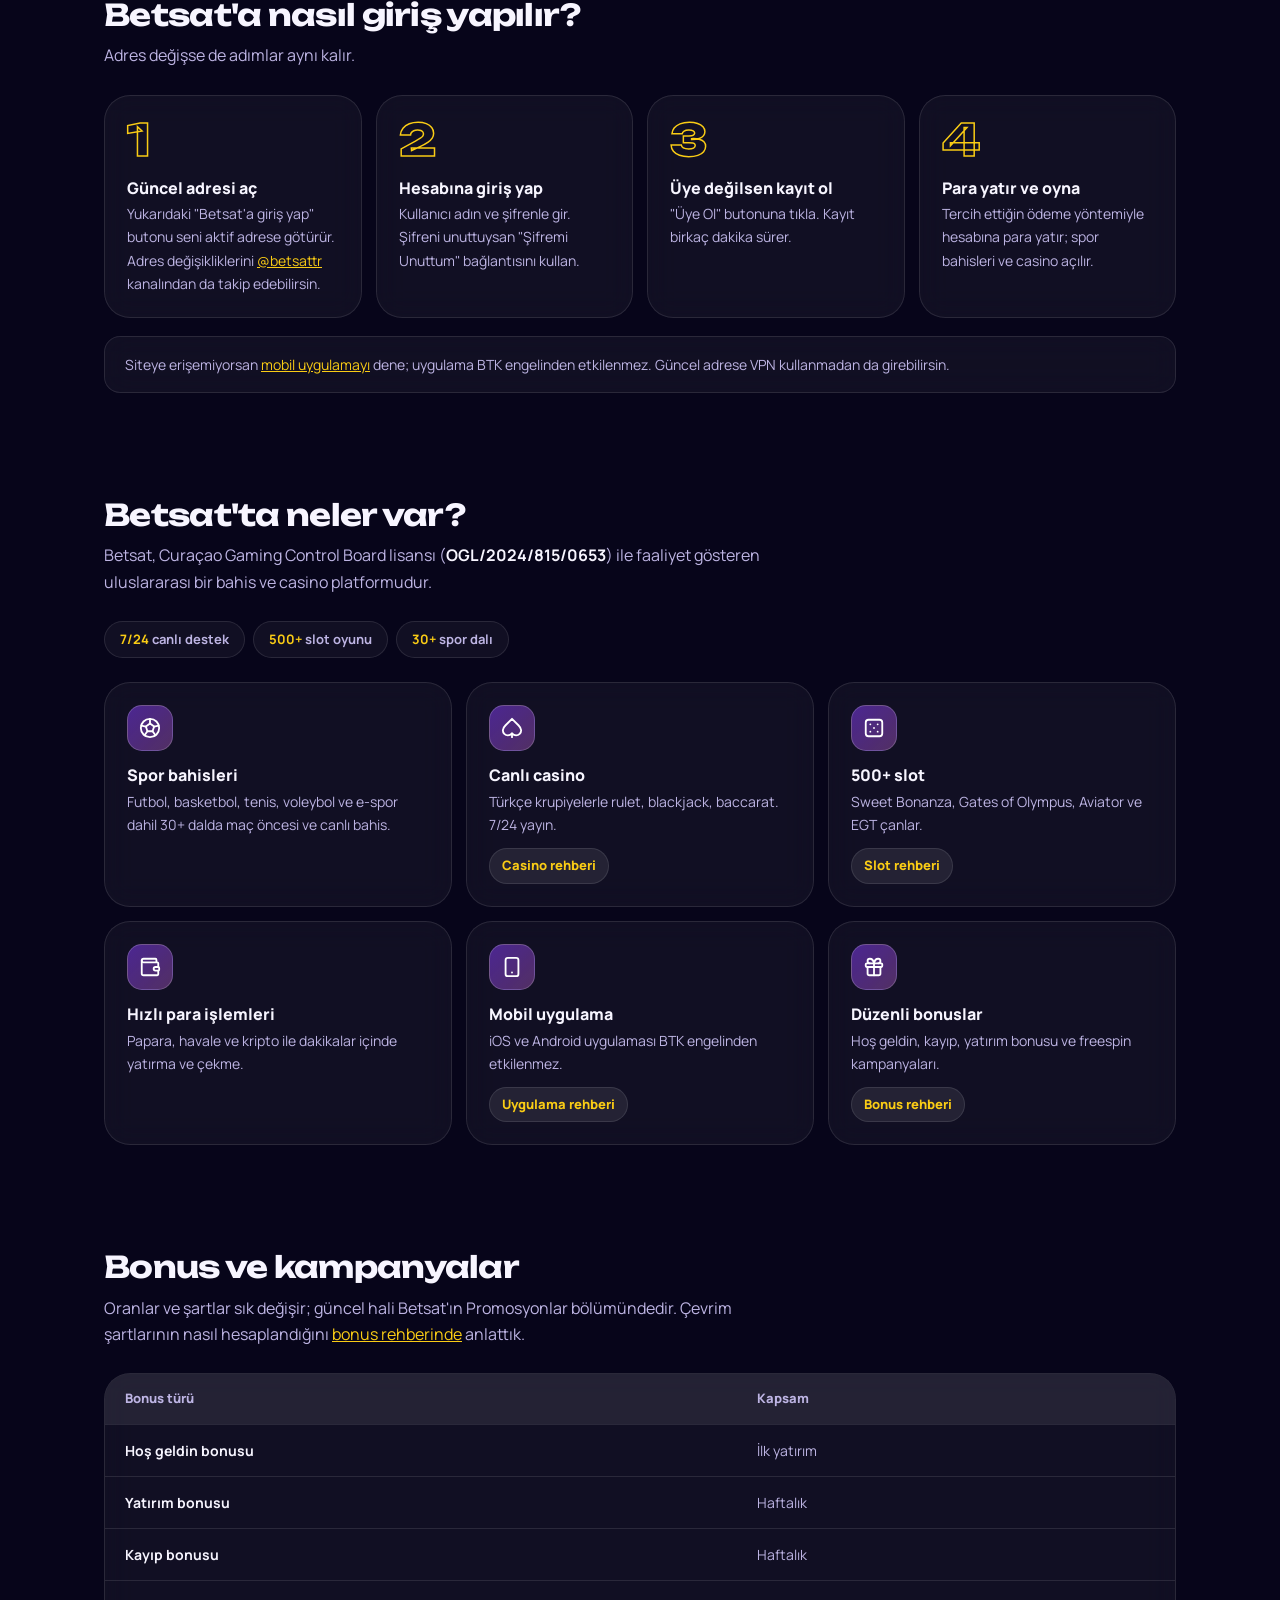
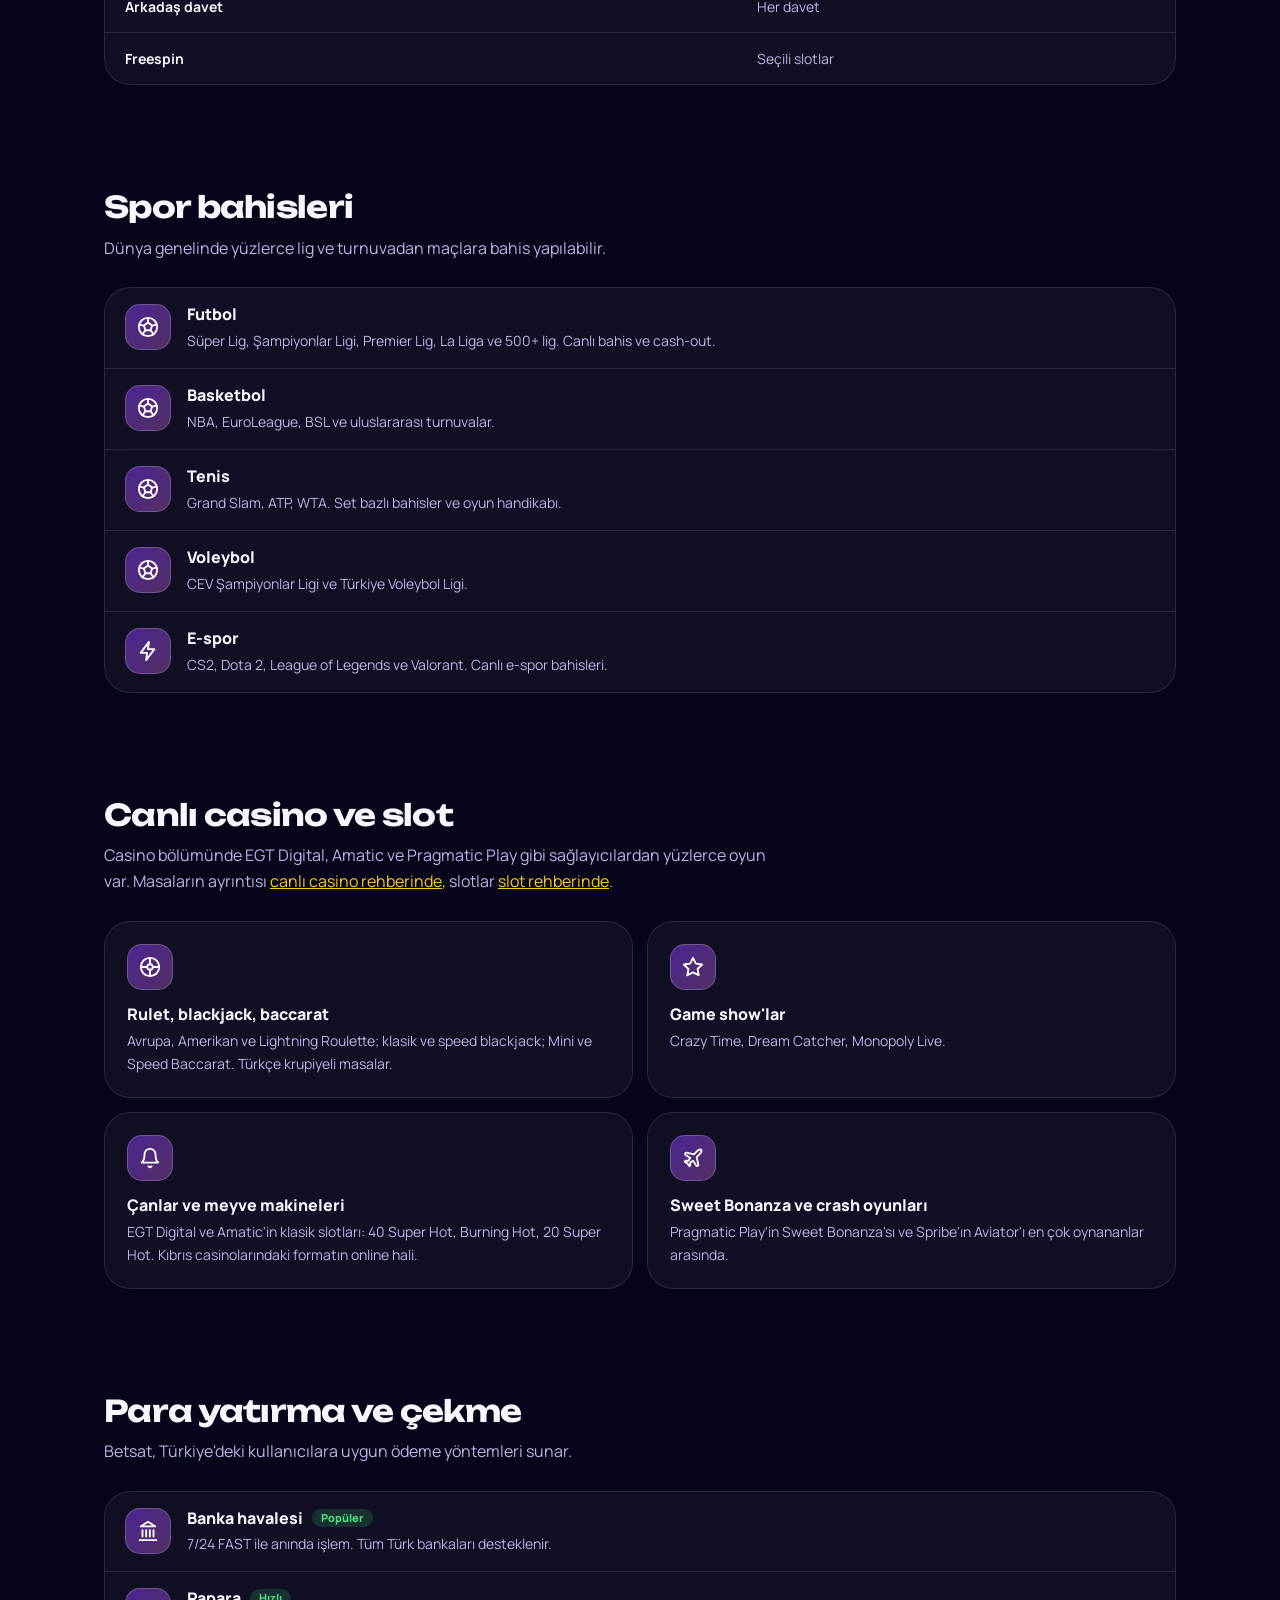
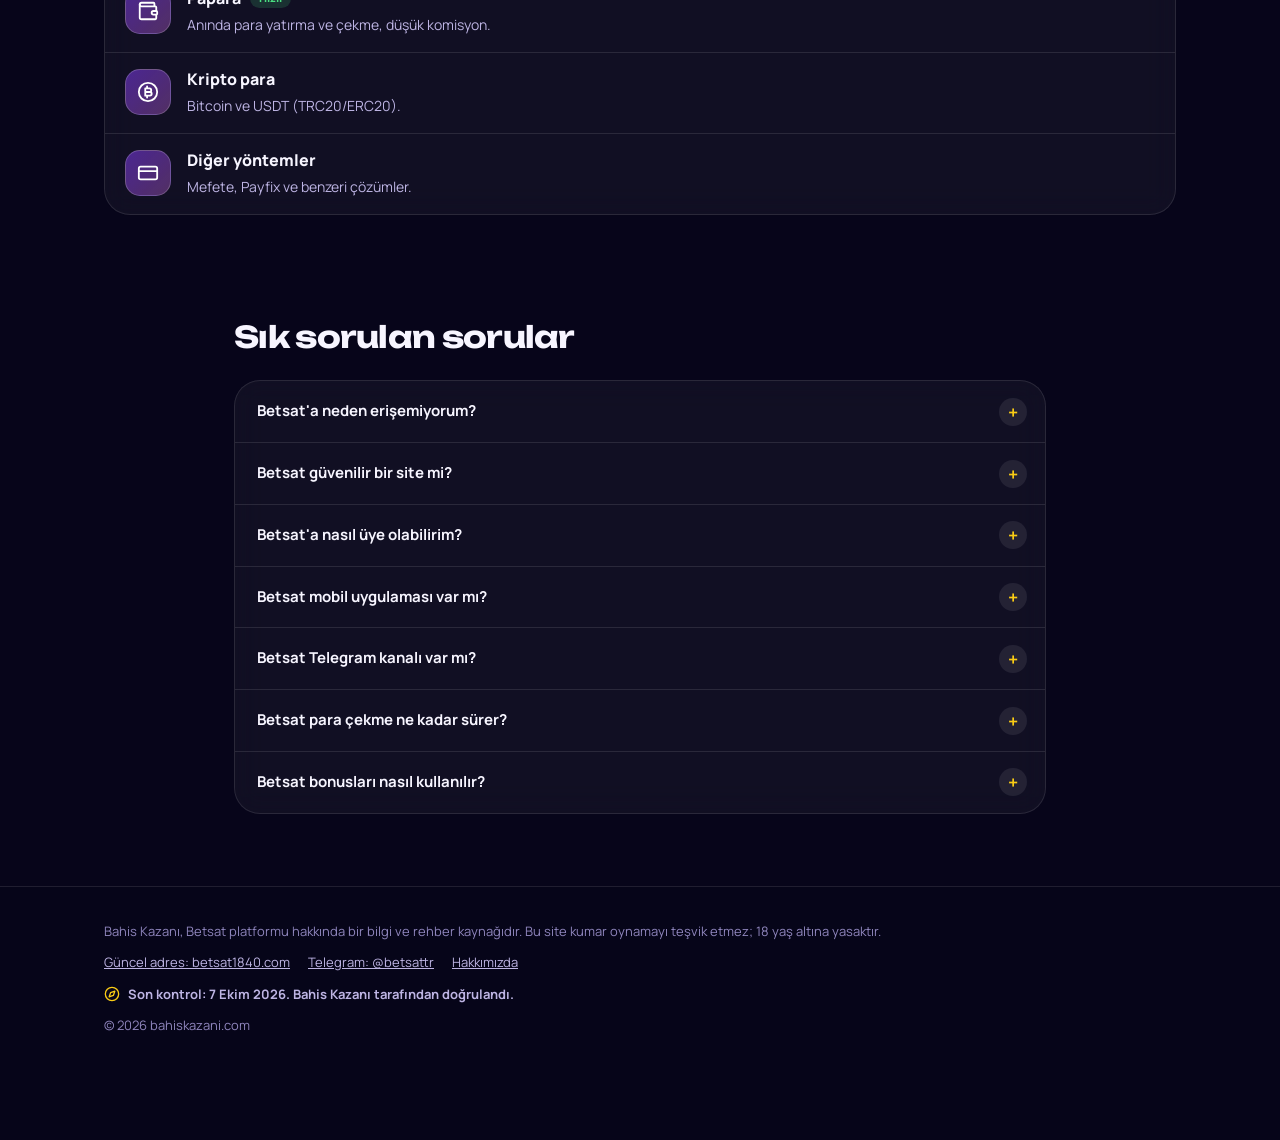
==== commit e8ef9786: "Add 'Betsat güvenilir mi' trust guide and internal links Co-Authored-By: Claude Sonnet 5.5 <noreply@" ====
--- a/index.html
+++ b/index.html
@@ -112,7 +112,7 @@
 
 <section class="sec" id="rehberler">
   <div class="wrap">
-    <div class="note note-warn" style="margin:0 0 24px"><p><strong>Sahte sitelere dikkat.</strong> Google'da "Betsat giriş" aratınca markayı taklit eden siteler çıkabiliyor. Adres çubuğunda yukarıdaki adresi görmüyorsan giriş yapma.</p></div>
+    <div class="note note-warn" style="margin:0 0 24px"><p><strong>Sahte sitelere dikkat.</strong> Google'da "Betsat giriş" aratınca markayı taklit eden siteler çıkabiliyor. Adres çubuğunda yukarıdaki adresi görmüyorsan giriş yapma. Genel değerlendirme için <a href="/betsat-guvenilir-mi/">Betsat güvenilir mi</a> rehberine bak.</p></div>
     <div class="grid grid-6">
       <a href="/betsat-giris/" class="card"><span class="ico"><span class="i i-key"></span></span><h3>Giriş rehberi</h3><p>Üyelik, şifre sıfırlama ve hesap doğrulama.</p></a>
       <a href="/betsat-bonus/" class="card"><span class="ico"><span class="i i-gift"></span></span><h3>Bonus rehberi</h3><p>Hoş geldin, kayıp bonusu ve çevrim şartları.</p></a>
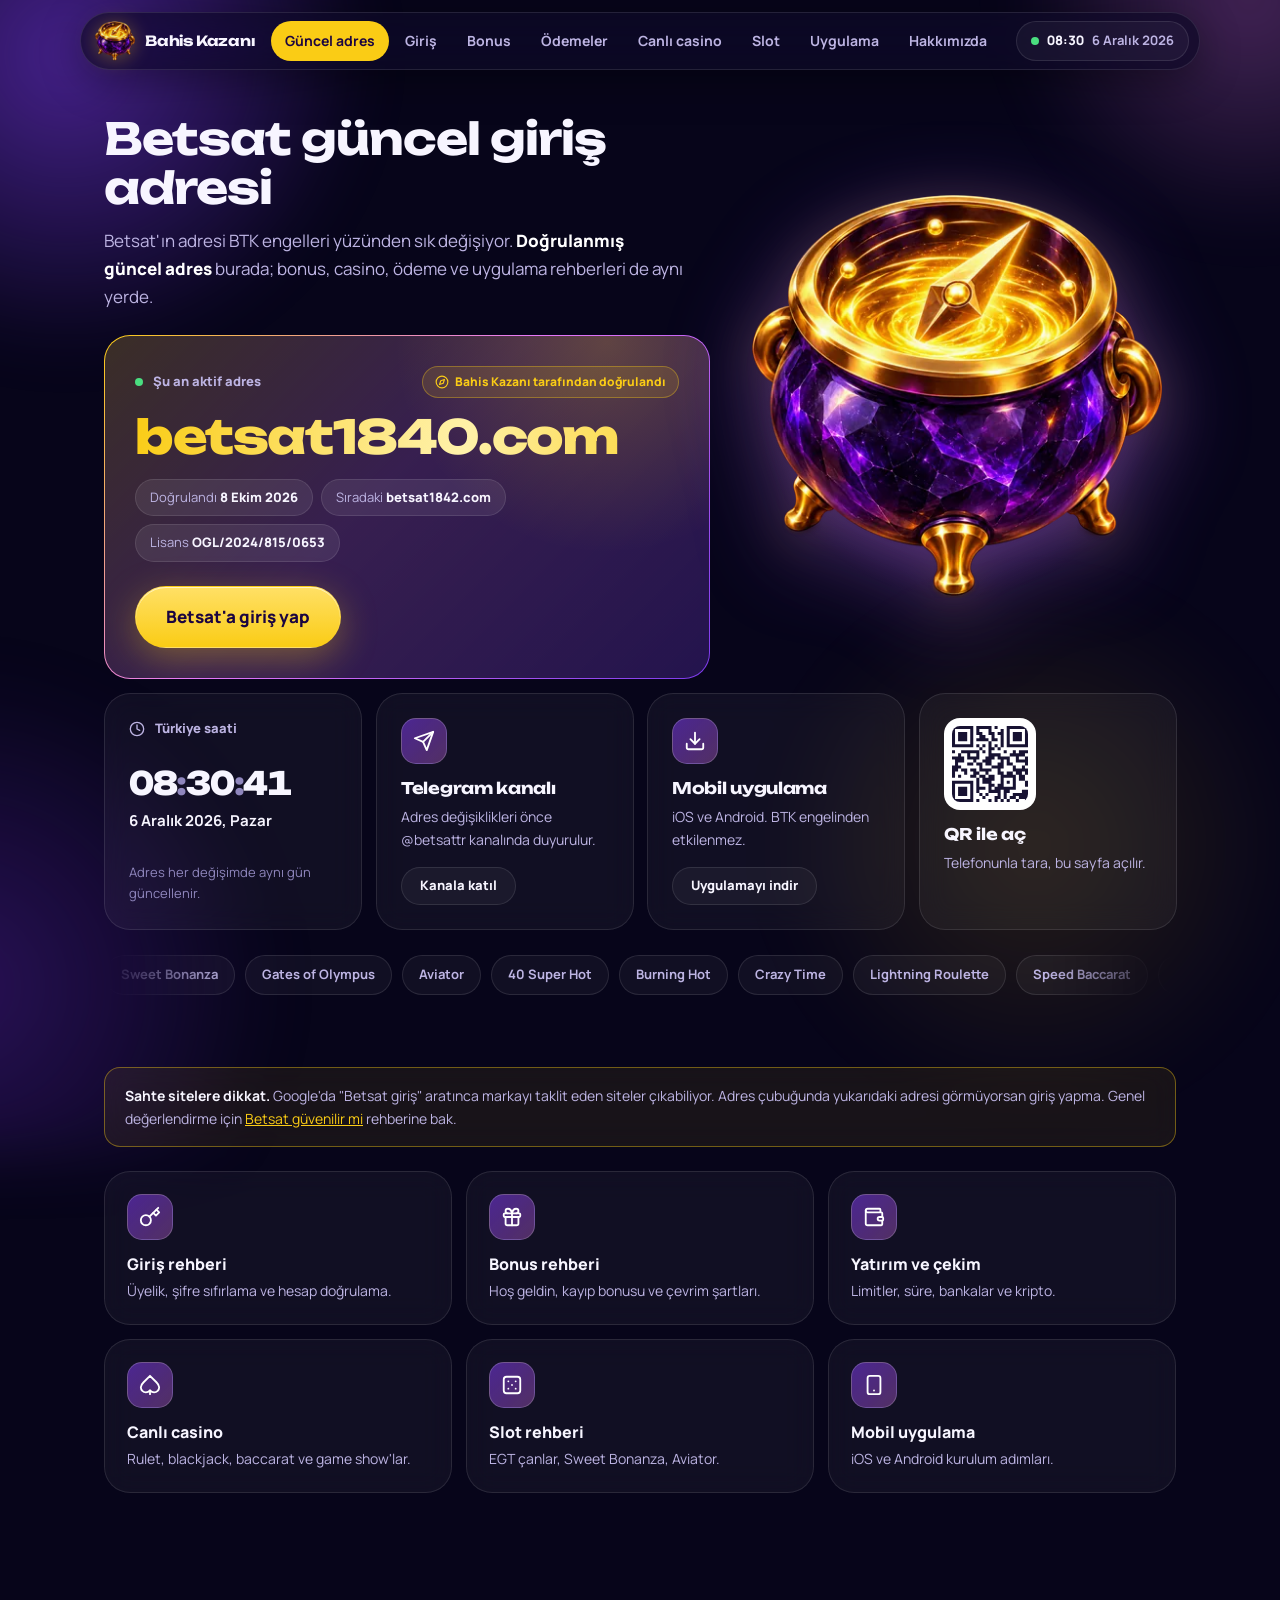
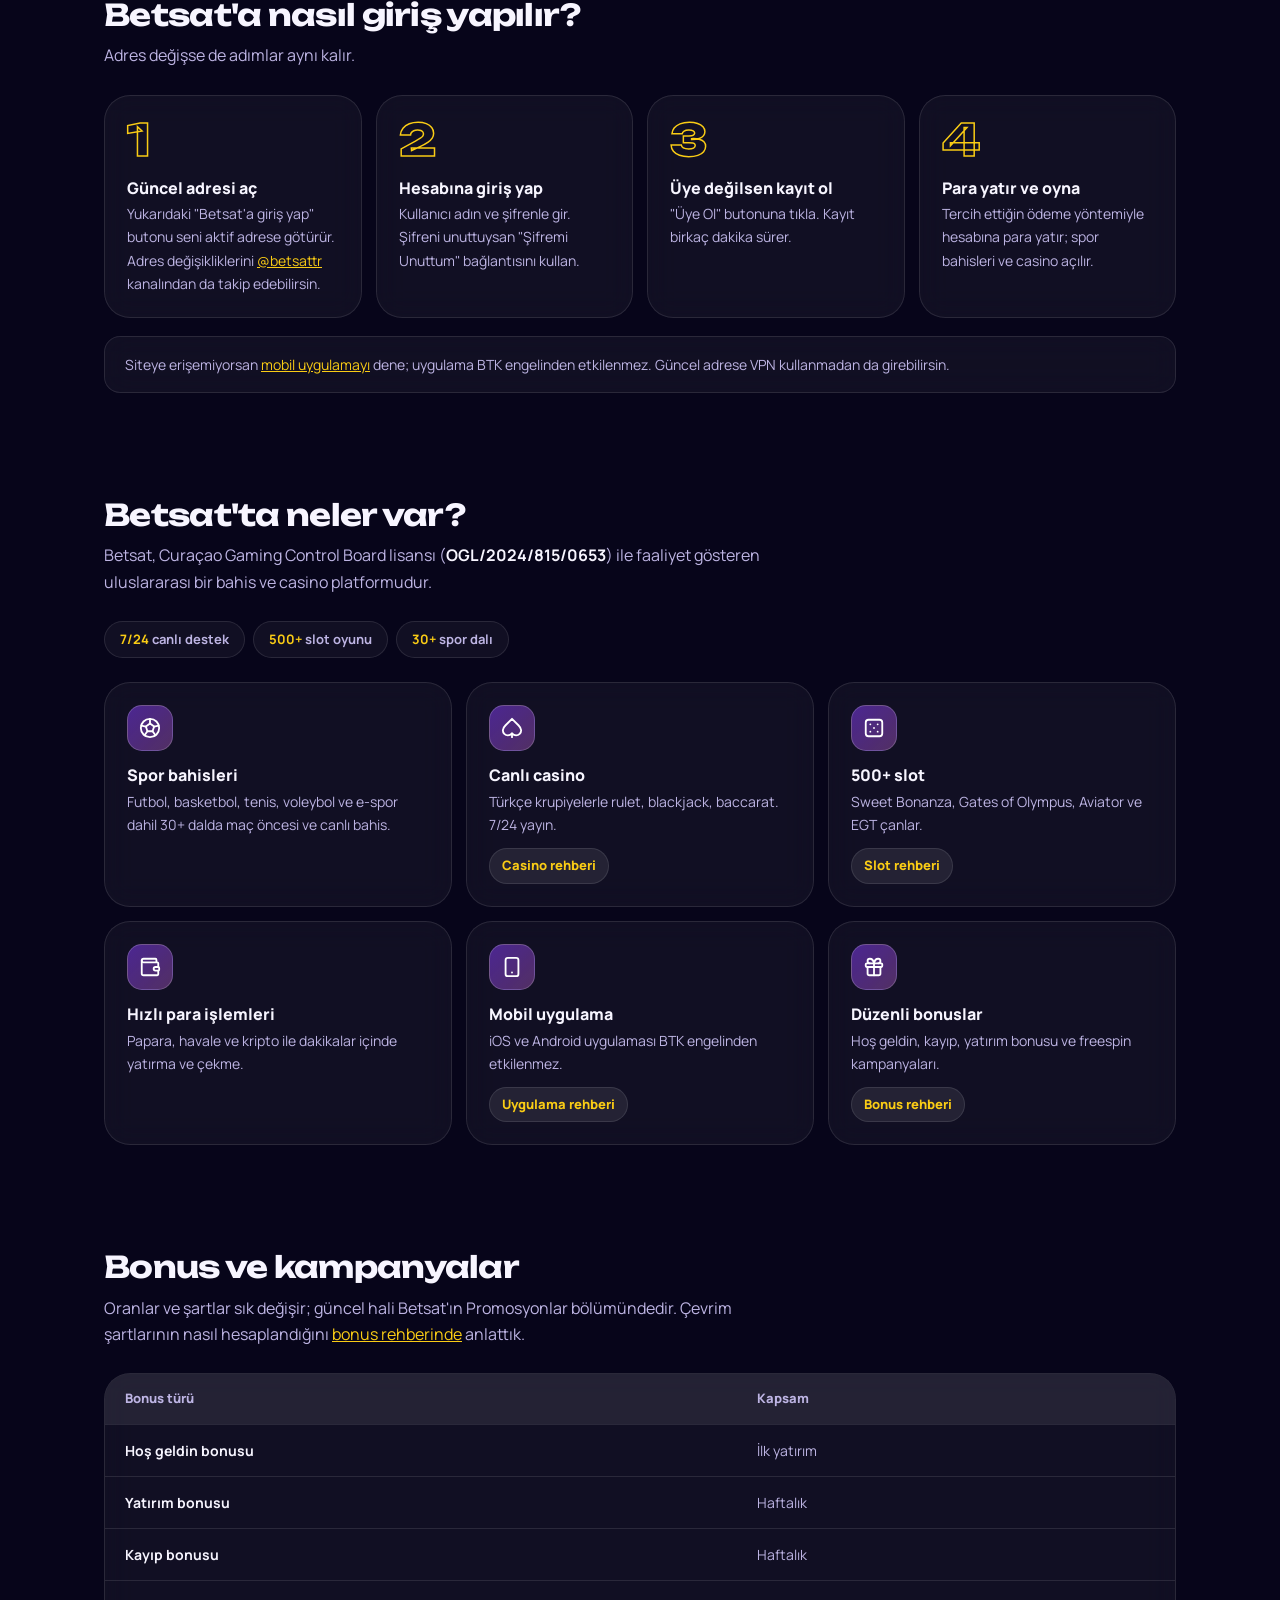
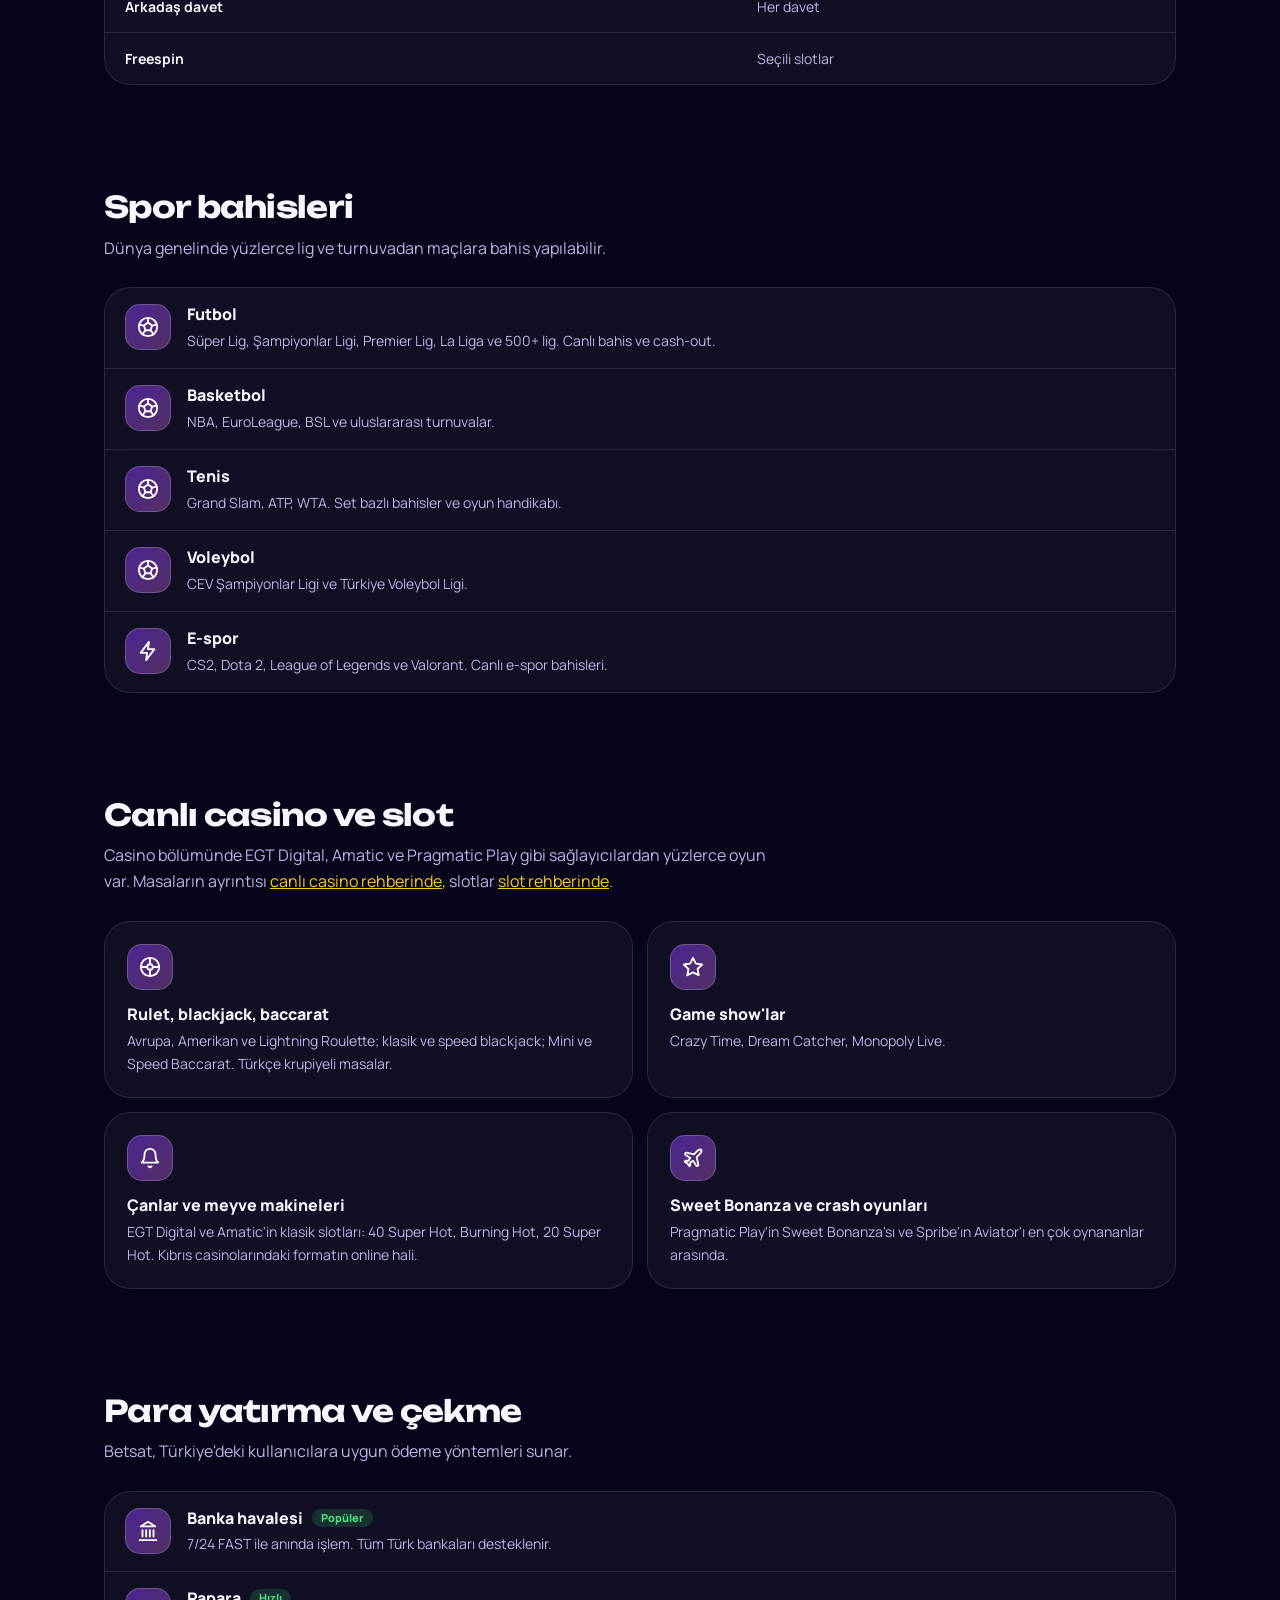
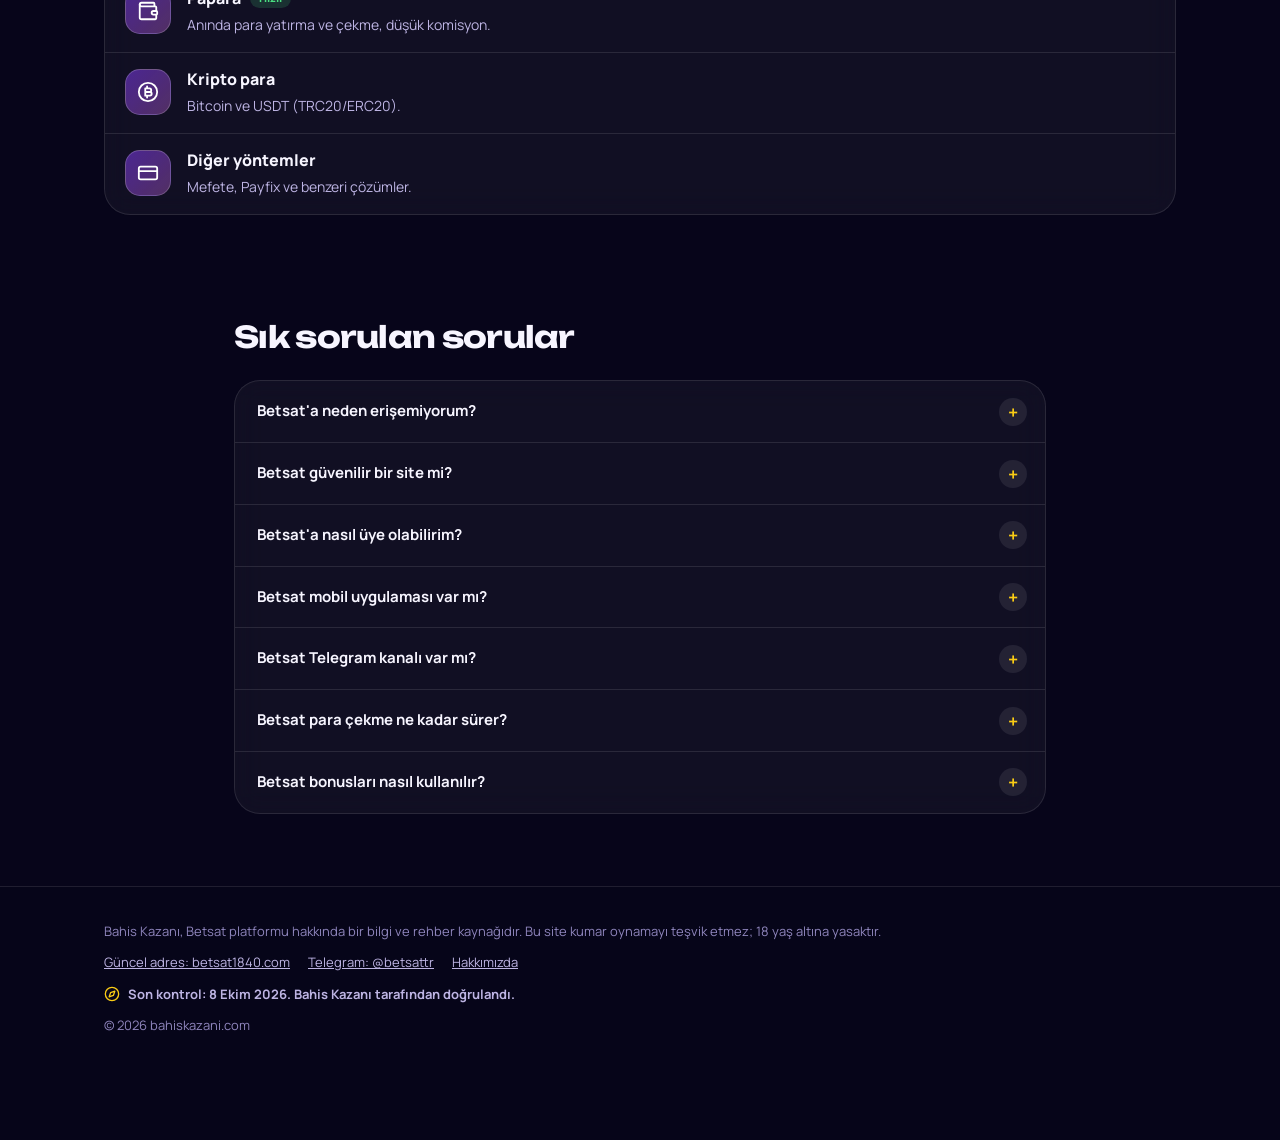
==== commit ed5f86cd: "Update verification dates to 8 Ekim 2026 Co-Authored-By: Claude Sonnet 5.5 <noreply@anthropic.com> C" ====
--- a/index.html
+++ b/index.html
@@ -4,7 +4,7 @@
   <meta charset="UTF-8">
   <meta name="viewport" content="width=device-width, initial-scale=1.0">
   <title>Betsat Giriş: Güncel Adres betsat1840.com | Ekim 2026</title>
-  <meta name="description" content="Betsat güncel giriş adresi betsat1840.com (7 Ekim 2026'da doğrulandı). Bonus, spor bahisleri, canlı casino, slot ve ödeme yöntemleri rehberi.">
+  <meta name="description" content="Betsat güncel giriş adresi betsat1840.com (8 Ekim 2026'da doğrulandı). Bonus, spor bahisleri, canlı casino, slot ve ödeme yöntemleri rehberi.">
   <meta name="robots" content="index, follow">
   <link rel="icon" href="/favicon.ico" sizes="48x48">
 <link rel="icon" href="/icon-192.png" type="image/png" sizes="192x192">
@@ -15,7 +15,7 @@
   <meta property="og:url" content="https://bahiskazani.com/">
   <meta property="og:type" content="website">
   <meta property="og:site_name" content="Bahis Kazanı">
-  <meta name="article:modified_time" content="2026-10-07">
+  <meta name="article:modified_time" content="2026-10-08">
   <link rel="preconnect" href="https://fonts.googleapis.com">
   <link rel="preconnect" href="https://fonts.gstatic.com" crossorigin>
   <link href="https://fonts.googleapis.com/css2?family=Unbounded:wght@600;700;800&family=Manrope:wght@400;600;700;800&display=swap" rel="stylesheet">
@@ -71,7 +71,7 @@
           <div class="t-label"><span class="live"></span>Şu an aktif adres<span class="verified"><span class="i i-compass"></span>Bahis Kazanı tarafından doğrulandı</span></div>
           <div class="addr">betsat1840.com</div>
           <div class="facts">
-            <span class="fact">Doğrulandı <b>7 Ekim 2026</b></span>
+            <span class="fact">Doğrulandı <b>8 Ekim 2026</b></span>
             <span class="fact">Sıradaki <b>betsat1842.com</b></span>
             <span class="fact">Lisans <b>OGL/2024/815/0653</b></span>
           </div>
@@ -246,12 +246,12 @@
       <a href="https://t.me/betsattr" target="_blank" rel="noopener">Telegram: @betsattr</a>
       <a href="/hakkimizda/">Hakkımızda</a>
     </nav>
-    <p class="seal"><span class="i i-compass"></span>Son kontrol: 7 Ekim 2026. Bahis Kazanı tarafından doğrulandı.</p>
+    <p class="seal"><span class="i i-compass"></span>Son kontrol: 8 Ekim 2026. Bahis Kazanı tarafından doğrulandı.</p>
     <p>© 2026 bahiskazani.com</p>
   </div>
 </footer>
 <div class="dock">
-  <div><b>betsat1840.com</b>Güncel adres, 7 Ekim</div>
+  <div><b>betsat1840.com</b>Güncel adres, 8 Ekim</div>
   <a href="https://bsafcdn.com/C.ashx?btag=a_9477b_678c_&amp;affid=20402&amp;siteid=9477&amp;adid=678&amp;c=" target="_blank" rel="sponsored nofollow noopener" class="btn btn-go btn-s" data-cta="alt-cubuk">Giriş yap</a>
 </div>
 <script src="/site.js?v=8" defer></script>
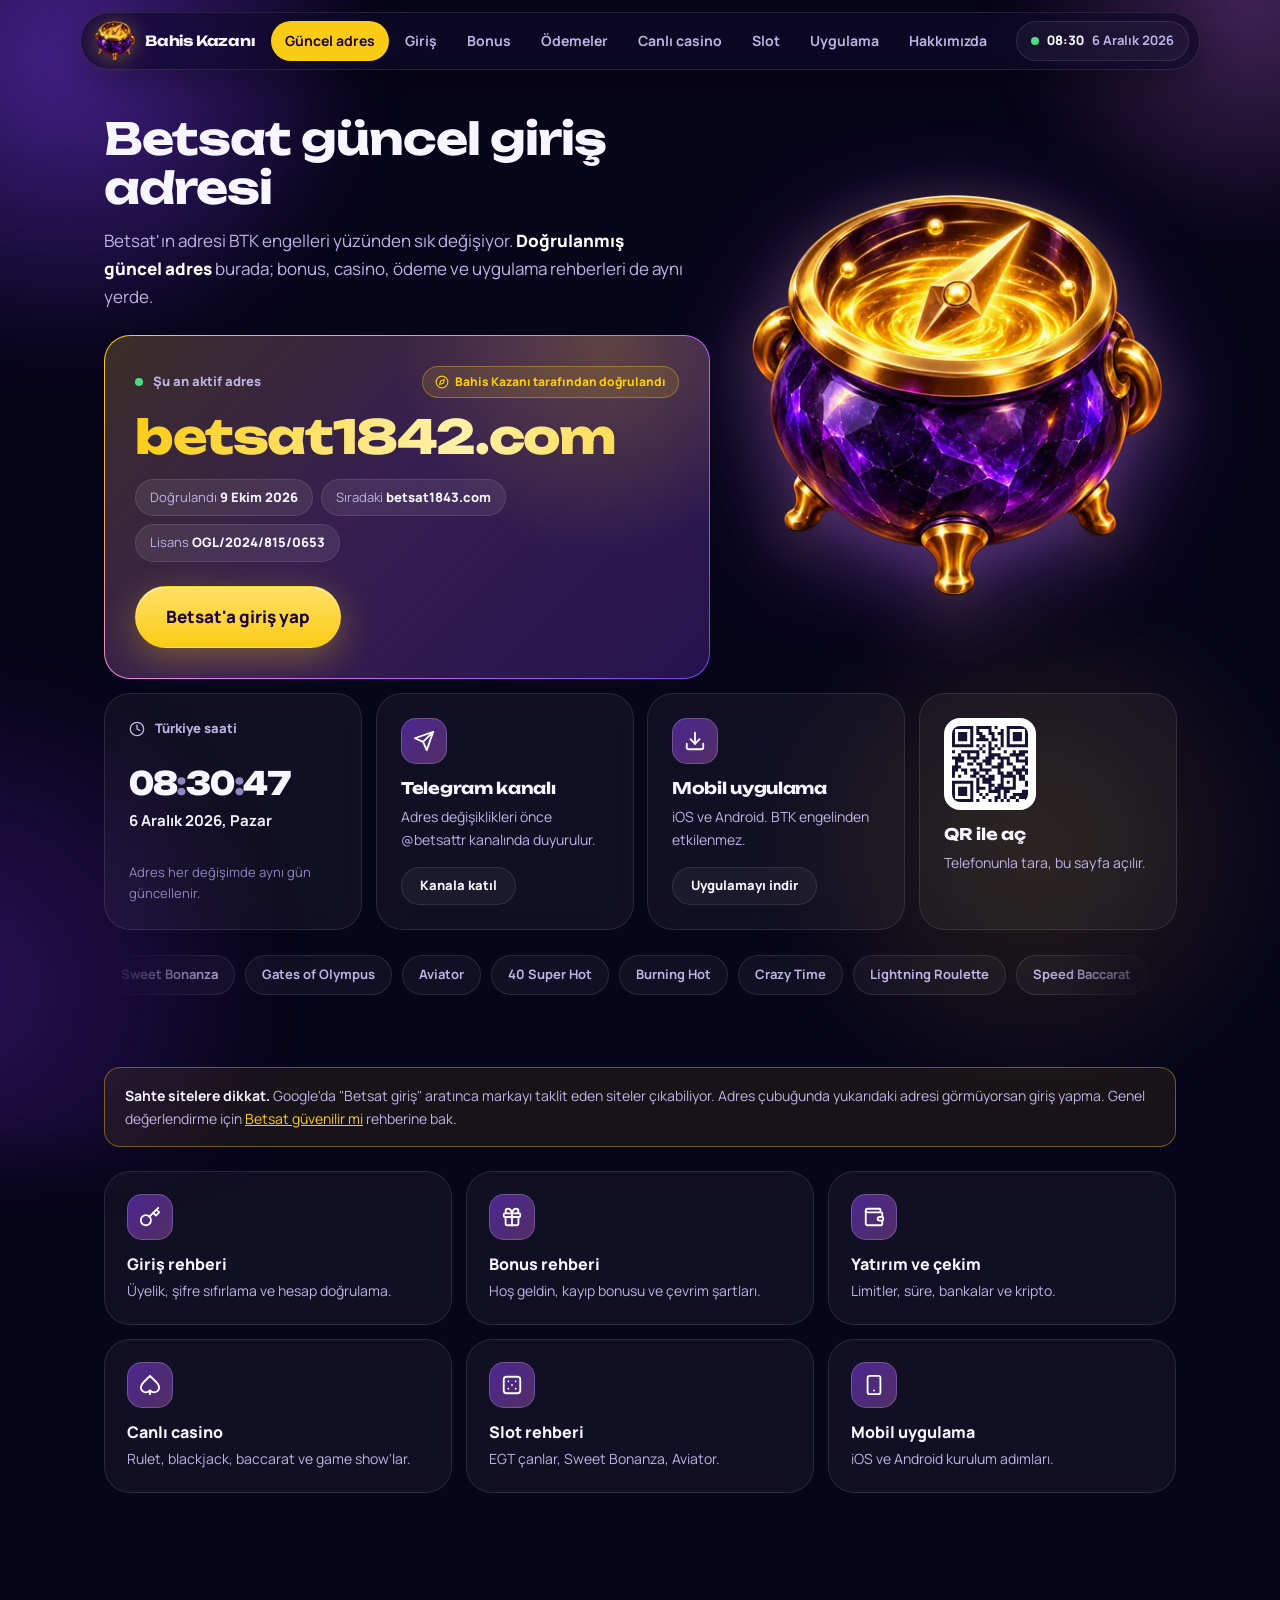
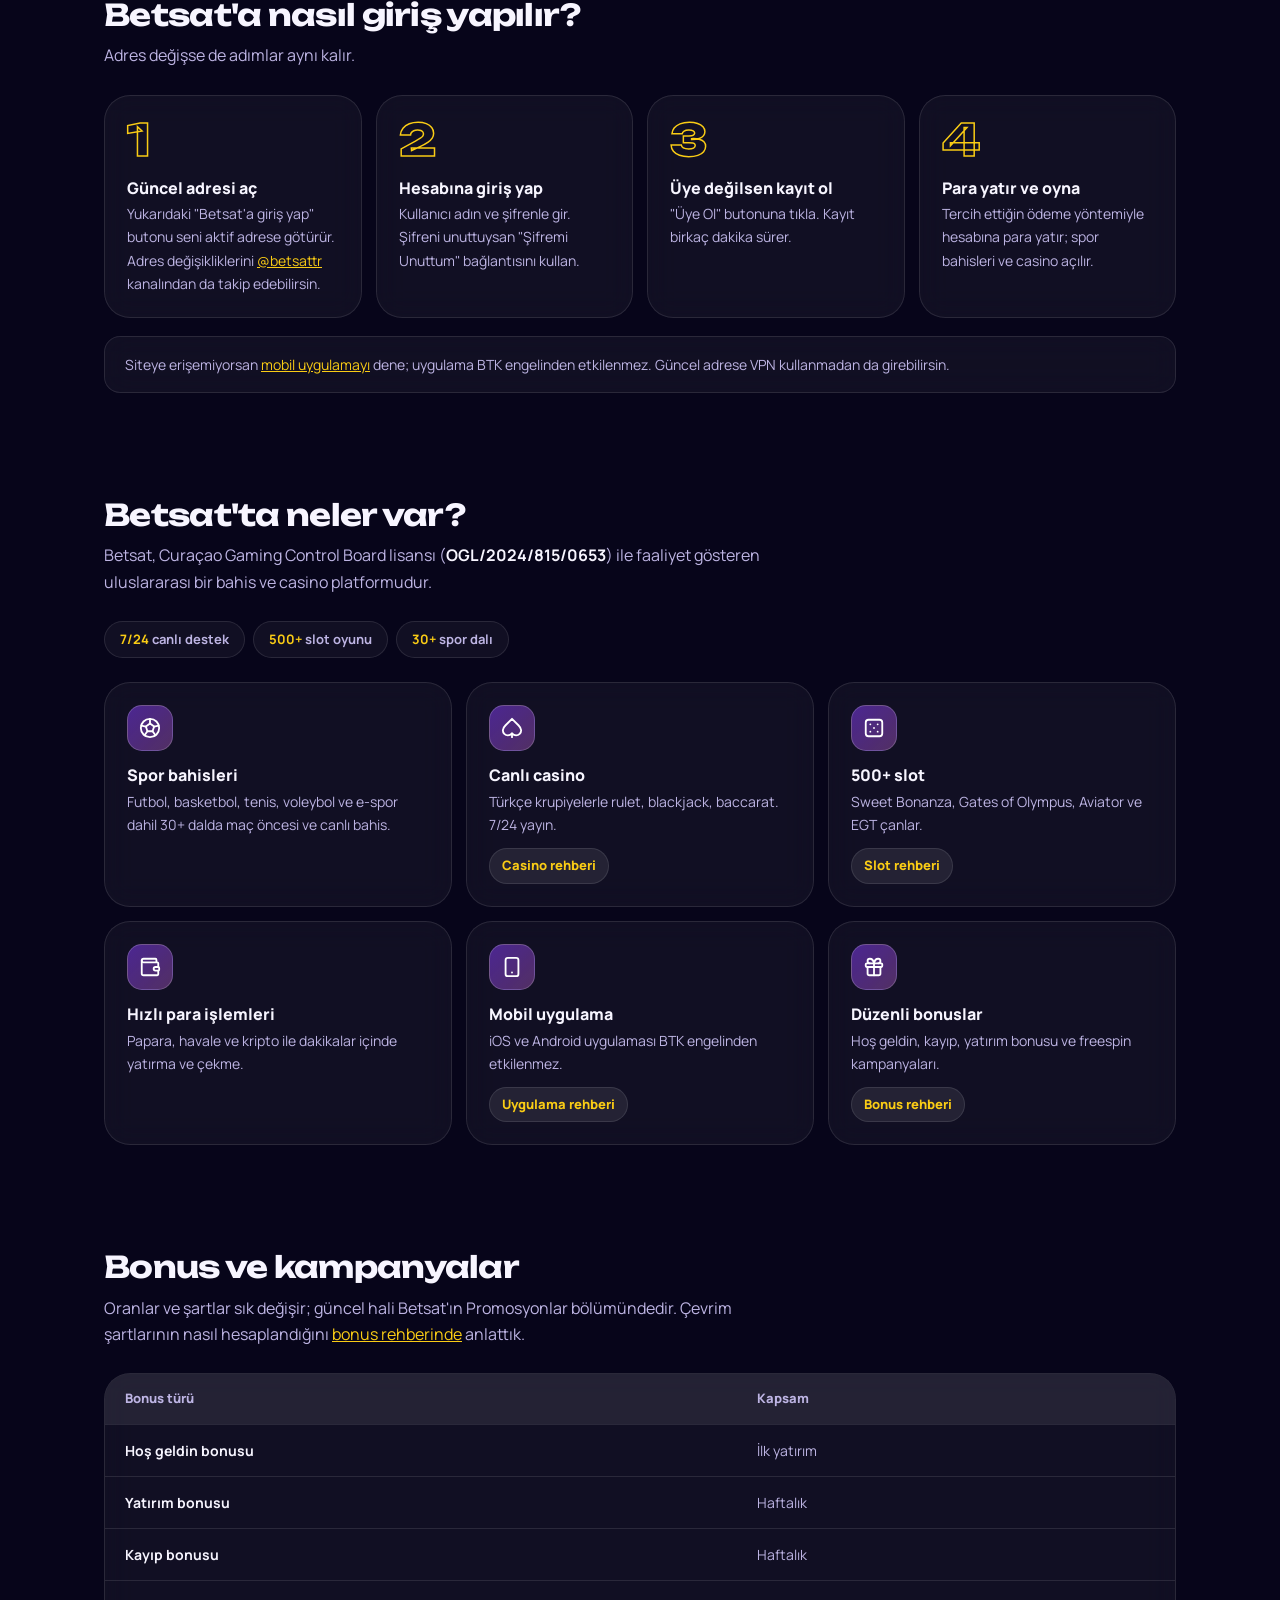
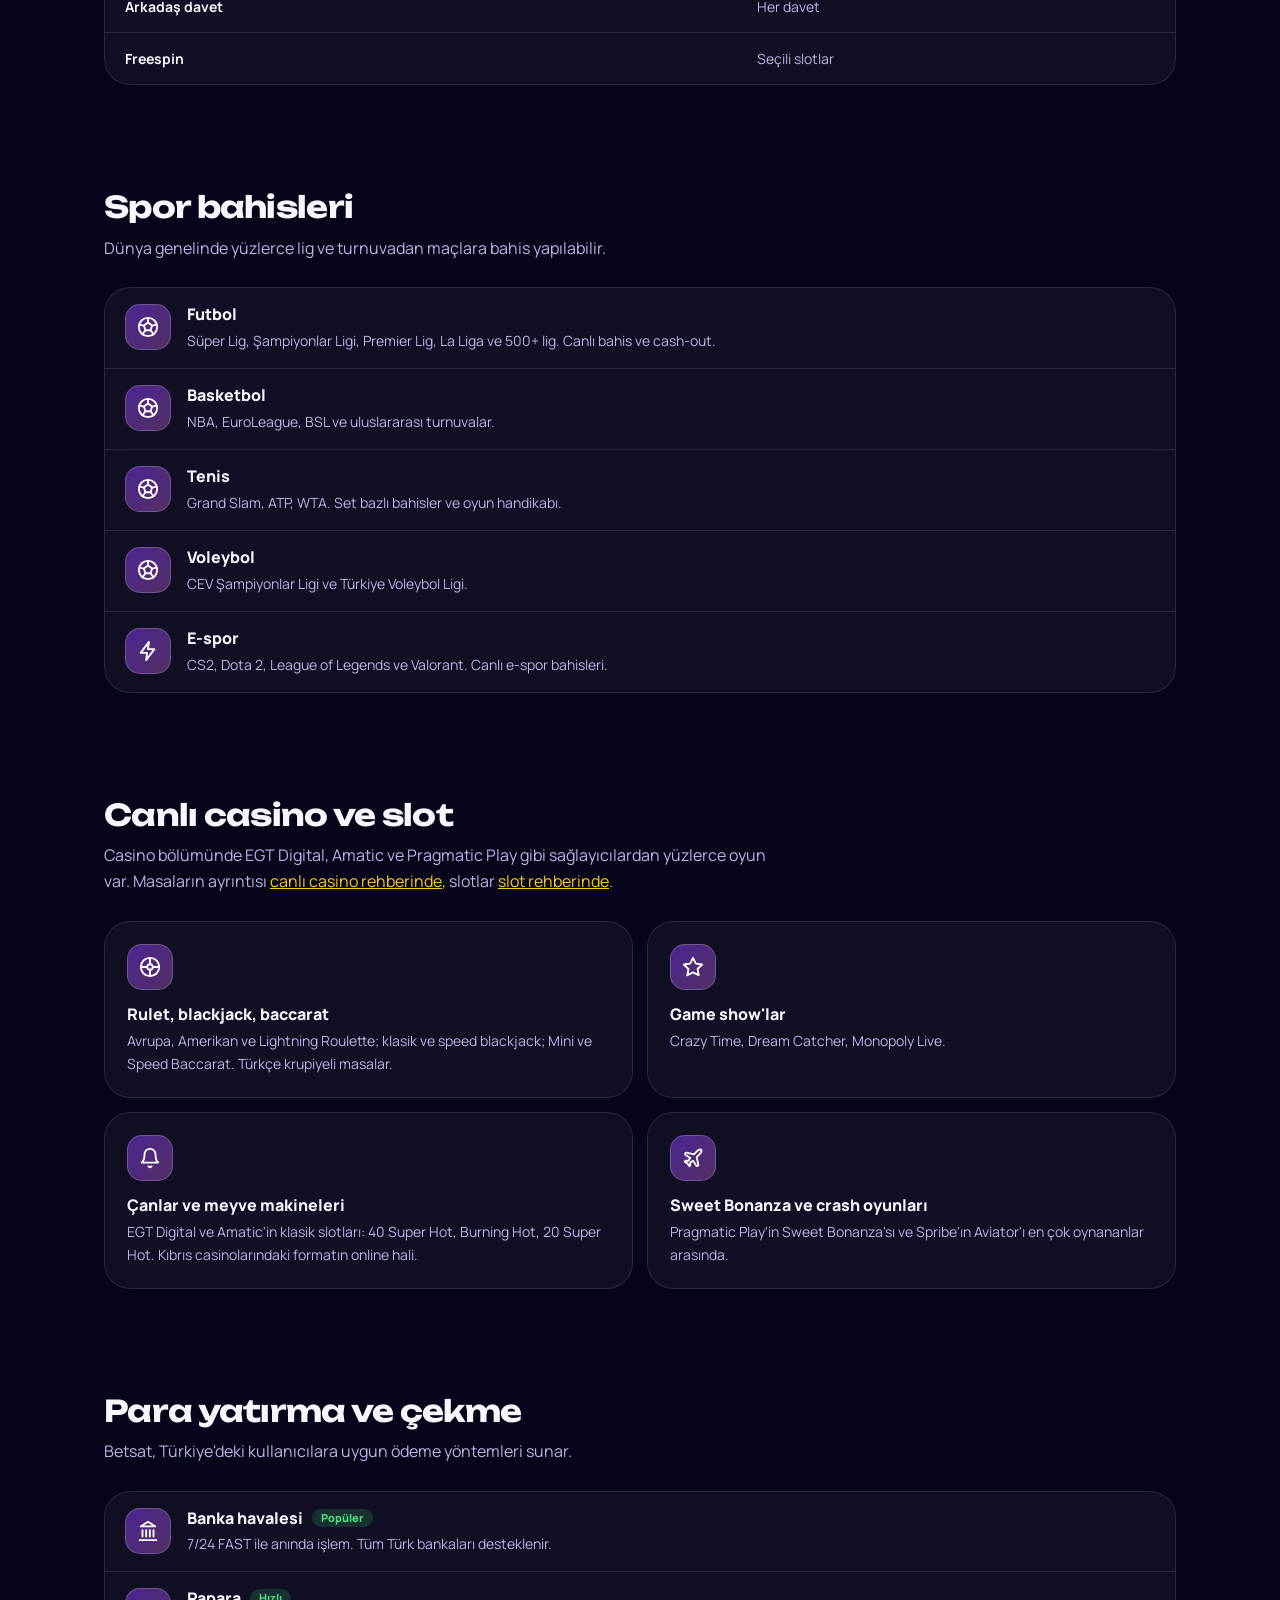
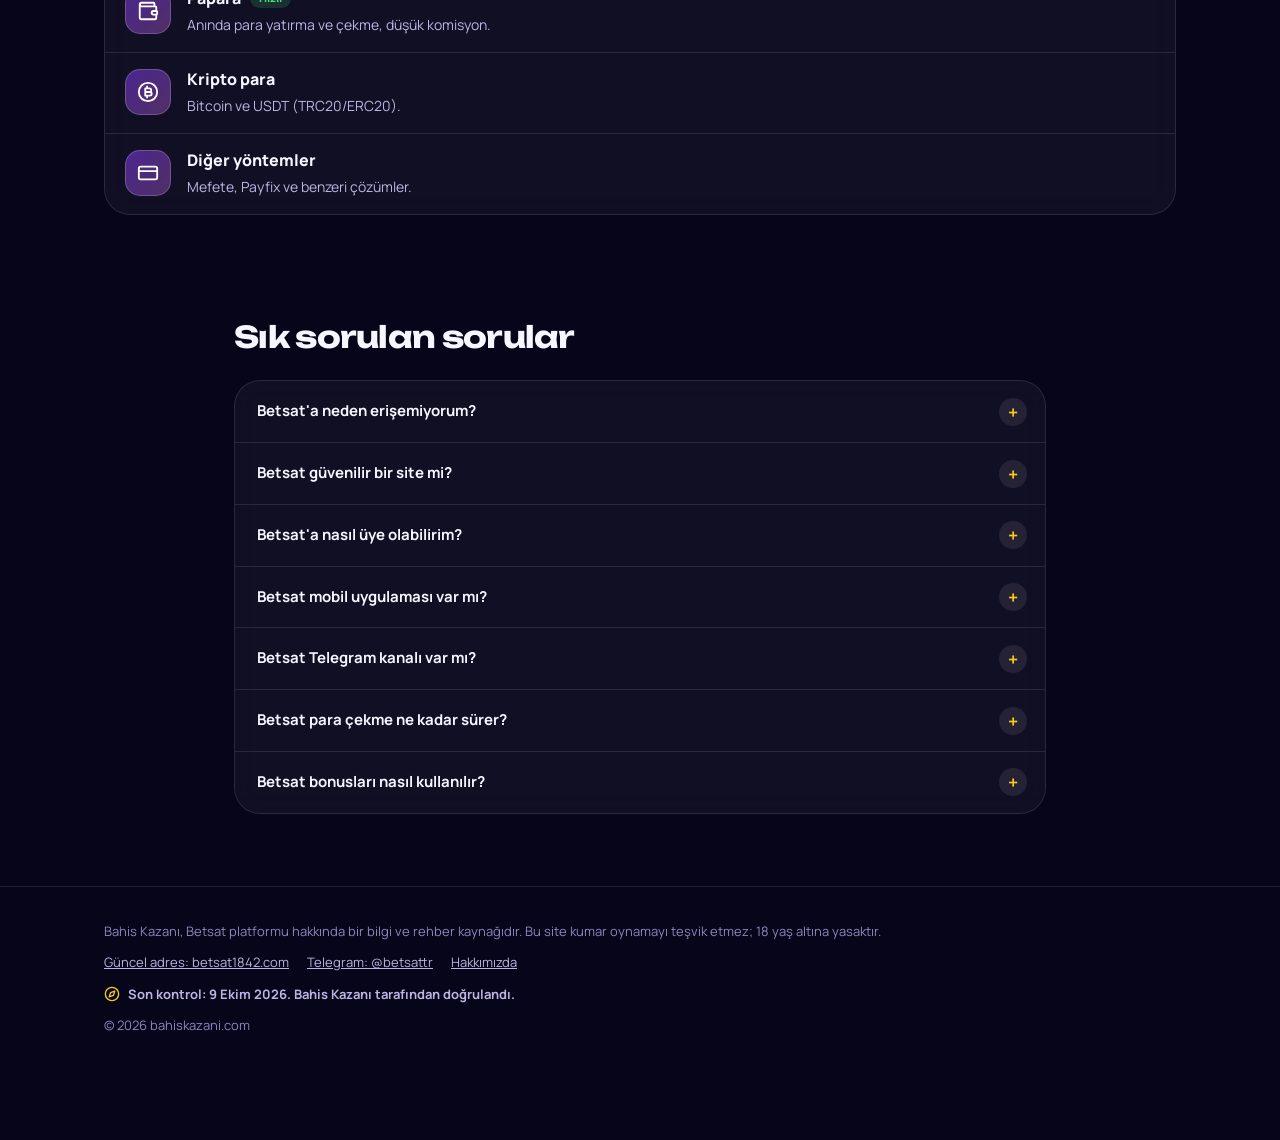
==== commit c02dc032: "Update active Betsat address to betsat1842.com, next 1843 Co-Authored-By: Claude Sonnet 5.5 <noreply" ====
--- a/index.html
+++ b/index.html
@@ -3,19 +3,19 @@
 <head>
   <meta charset="UTF-8">
   <meta name="viewport" content="width=device-width, initial-scale=1.0">
-  <title>Betsat Giriş: Güncel Adres betsat1840.com | Ekim 2026</title>
-  <meta name="description" content="Betsat güncel giriş adresi betsat1840.com (8 Ekim 2026'da doğrulandı). Bonus, spor bahisleri, canlı casino, slot ve ödeme yöntemleri rehberi.">
+  <title>Betsat Giriş: Güncel Adres betsat1842.com | Ekim 2026</title>
+  <meta name="description" content="Betsat güncel giriş adresi betsat1842.com (9 Ekim 2026'da doğrulandı). Bonus, spor bahisleri, canlı casino, slot ve ödeme yöntemleri rehberi.">
   <meta name="robots" content="index, follow">
   <link rel="icon" href="/favicon.ico" sizes="48x48">
 <link rel="icon" href="/icon-192.png" type="image/png" sizes="192x192">
   <link rel="apple-touch-icon" href="/apple-touch-icon.png">
   <link rel="canonical" href="https://bahiskazani.com/">
-  <meta property="og:title" content="Betsat Giriş: Güncel Adres betsat1840.com | Ekim 2026">
+  <meta property="og:title" content="Betsat Giriş: Güncel Adres betsat1842.com | Ekim 2026">
   <meta property="og:description" content="Betsat 2026 güncel giriş adresi. Bonus, spor bahisleri, canlı casino ve ödeme yöntemleri rehberi.">
   <meta property="og:url" content="https://bahiskazani.com/">
   <meta property="og:type" content="website">
   <meta property="og:site_name" content="Bahis Kazanı">
-  <meta name="article:modified_time" content="2026-10-08">
+  <meta name="article:modified_time" content="2026-10-09">
   <link rel="preconnect" href="https://fonts.googleapis.com">
   <link rel="preconnect" href="https://fonts.gstatic.com" crossorigin>
   <link href="https://fonts.googleapis.com/css2?family=Unbounded:wght@600;700;800&family=Manrope:wght@400;600;700;800&display=swap" rel="stylesheet">
@@ -56,7 +56,7 @@
       <a href="/betsat-uygulama/">Uygulama</a>
       <a href="/hakkimizda/">Hakkımızda</a>
     </nav>
-    <a href="https://bsafcdn.com/C.ashx?btag=a_9477b_678c_&amp;affid=20402&amp;siteid=9477&amp;adid=678&amp;c=" target="_blank" rel="sponsored nofollow noopener" class="btn btn-go btn-s top-cta" title="betsat1840.com" data-cta="ust-menu">Giriş yap</a>
+    <a href="https://bsafcdn.com/C.ashx?btag=a_9477b_678c_&amp;affid=20402&amp;siteid=9477&amp;adid=678&amp;c=" target="_blank" rel="sponsored nofollow noopener" class="btn btn-go btn-s top-cta" title="betsat1842.com" data-cta="ust-menu">Giriş yap</a>
     <div class="clock-pill num" aria-label="Türkiye saati"><span class="live"></span><b data-time-short>--:--</b><span class="cp-date" data-date></span></div>
   </div>
 </header>
@@ -69,10 +69,10 @@
         <p class="lead">Betsat'ın adresi BTK engelleri yüzünden sık değişiyor. <strong>Doğrulanmış güncel adres</strong> burada; bonus, casino, ödeme ve uygulama rehberleri de aynı yerde.</p>
         <div class="tile t-addr">
           <div class="t-label"><span class="live"></span>Şu an aktif adres<span class="verified"><span class="i i-compass"></span>Bahis Kazanı tarafından doğrulandı</span></div>
-          <div class="addr">betsat1840.com</div>
+          <div class="addr">betsat1842.com</div>
           <div class="facts">
-            <span class="fact">Doğrulandı <b>8 Ekim 2026</b></span>
-            <span class="fact">Sıradaki <b>betsat1842.com</b></span>
+            <span class="fact">Doğrulandı <b>9 Ekim 2026</b></span>
+            <span class="fact">Sıradaki <b>betsat1843.com</b></span>
             <span class="fact">Lisans <b>OGL/2024/815/0653</b></span>
           </div>
           <a href="https://bsafcdn.com/C.ashx?btag=a_9477b_678c_&amp;affid=20402&amp;siteid=9477&amp;adid=678&amp;c=" target="_blank" rel="sponsored nofollow noopener" class="btn btn-go btn-xl" data-cta="sayfa-ici">Betsat'a giriş yap</a>
@@ -242,16 +242,16 @@
   <div class="wrap">
     <p>Bahis Kazanı, Betsat platformu hakkında bir bilgi ve rehber kaynağıdır. Bu site kumar oynamayı teşvik etmez; 18 yaş altına yasaktır.</p>
     <nav aria-label="Alt bağlantılar">
-      <a href="https://bsafcdn.com/C.ashx?btag=a_9477b_678c_&amp;affid=20402&amp;siteid=9477&amp;adid=678&amp;c=" target="_blank" rel="sponsored nofollow noopener" data-cta="footer">Güncel adres: betsat1840.com</a>
+      <a href="https://bsafcdn.com/C.ashx?btag=a_9477b_678c_&amp;affid=20402&amp;siteid=9477&amp;adid=678&amp;c=" target="_blank" rel="sponsored nofollow noopener" data-cta="footer">Güncel adres: betsat1842.com</a>
       <a href="https://t.me/betsattr" target="_blank" rel="noopener">Telegram: @betsattr</a>
       <a href="/hakkimizda/">Hakkımızda</a>
     </nav>
-    <p class="seal"><span class="i i-compass"></span>Son kontrol: 8 Ekim 2026. Bahis Kazanı tarafından doğrulandı.</p>
+    <p class="seal"><span class="i i-compass"></span>Son kontrol: 9 Ekim 2026. Bahis Kazanı tarafından doğrulandı.</p>
     <p>© 2026 bahiskazani.com</p>
   </div>
 </footer>
 <div class="dock">
-  <div><b>betsat1840.com</b>Güncel adres, 8 Ekim</div>
+  <div><b>betsat1842.com</b>Güncel adres, 9 Ekim</div>
   <a href="https://bsafcdn.com/C.ashx?btag=a_9477b_678c_&amp;affid=20402&amp;siteid=9477&amp;adid=678&amp;c=" target="_blank" rel="sponsored nofollow noopener" class="btn btn-go btn-s" data-cta="alt-cubuk">Giriş yap</a>
 </div>
 <script src="/site.js?v=8" defer></script>
